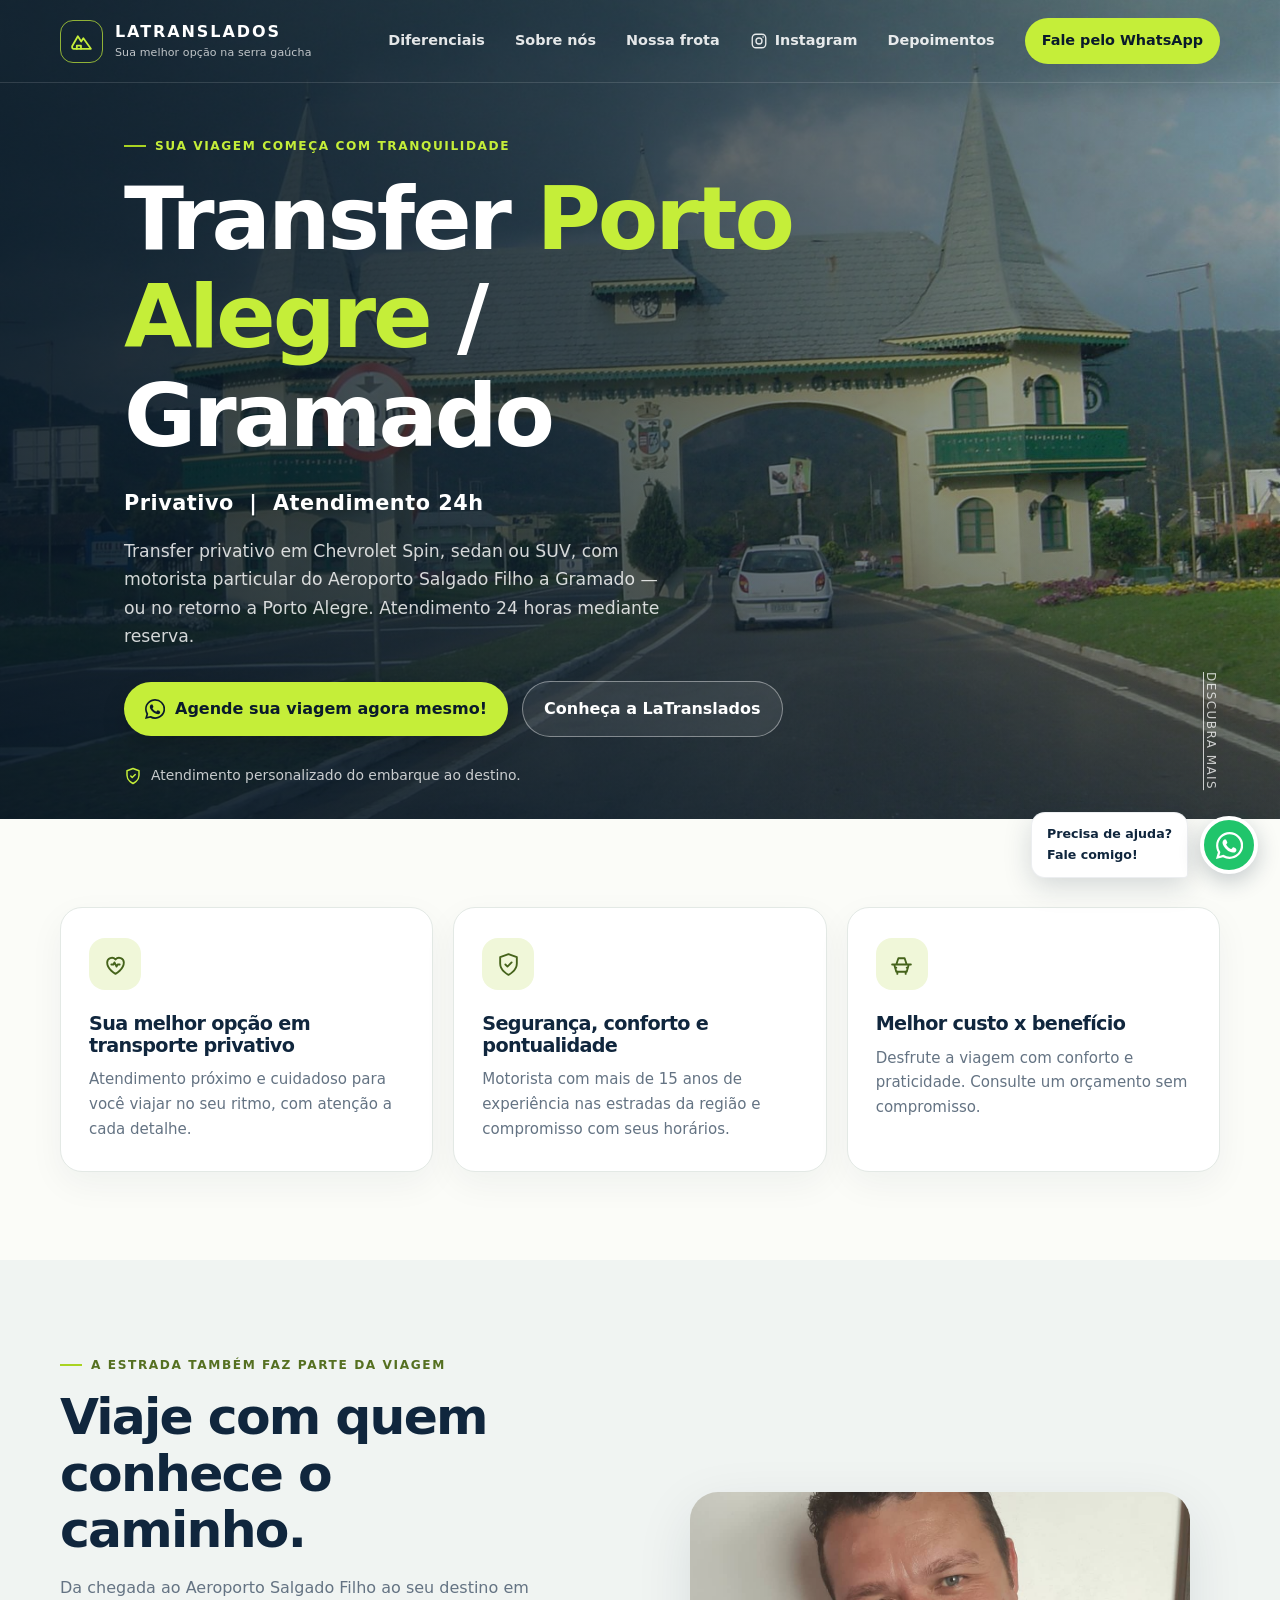
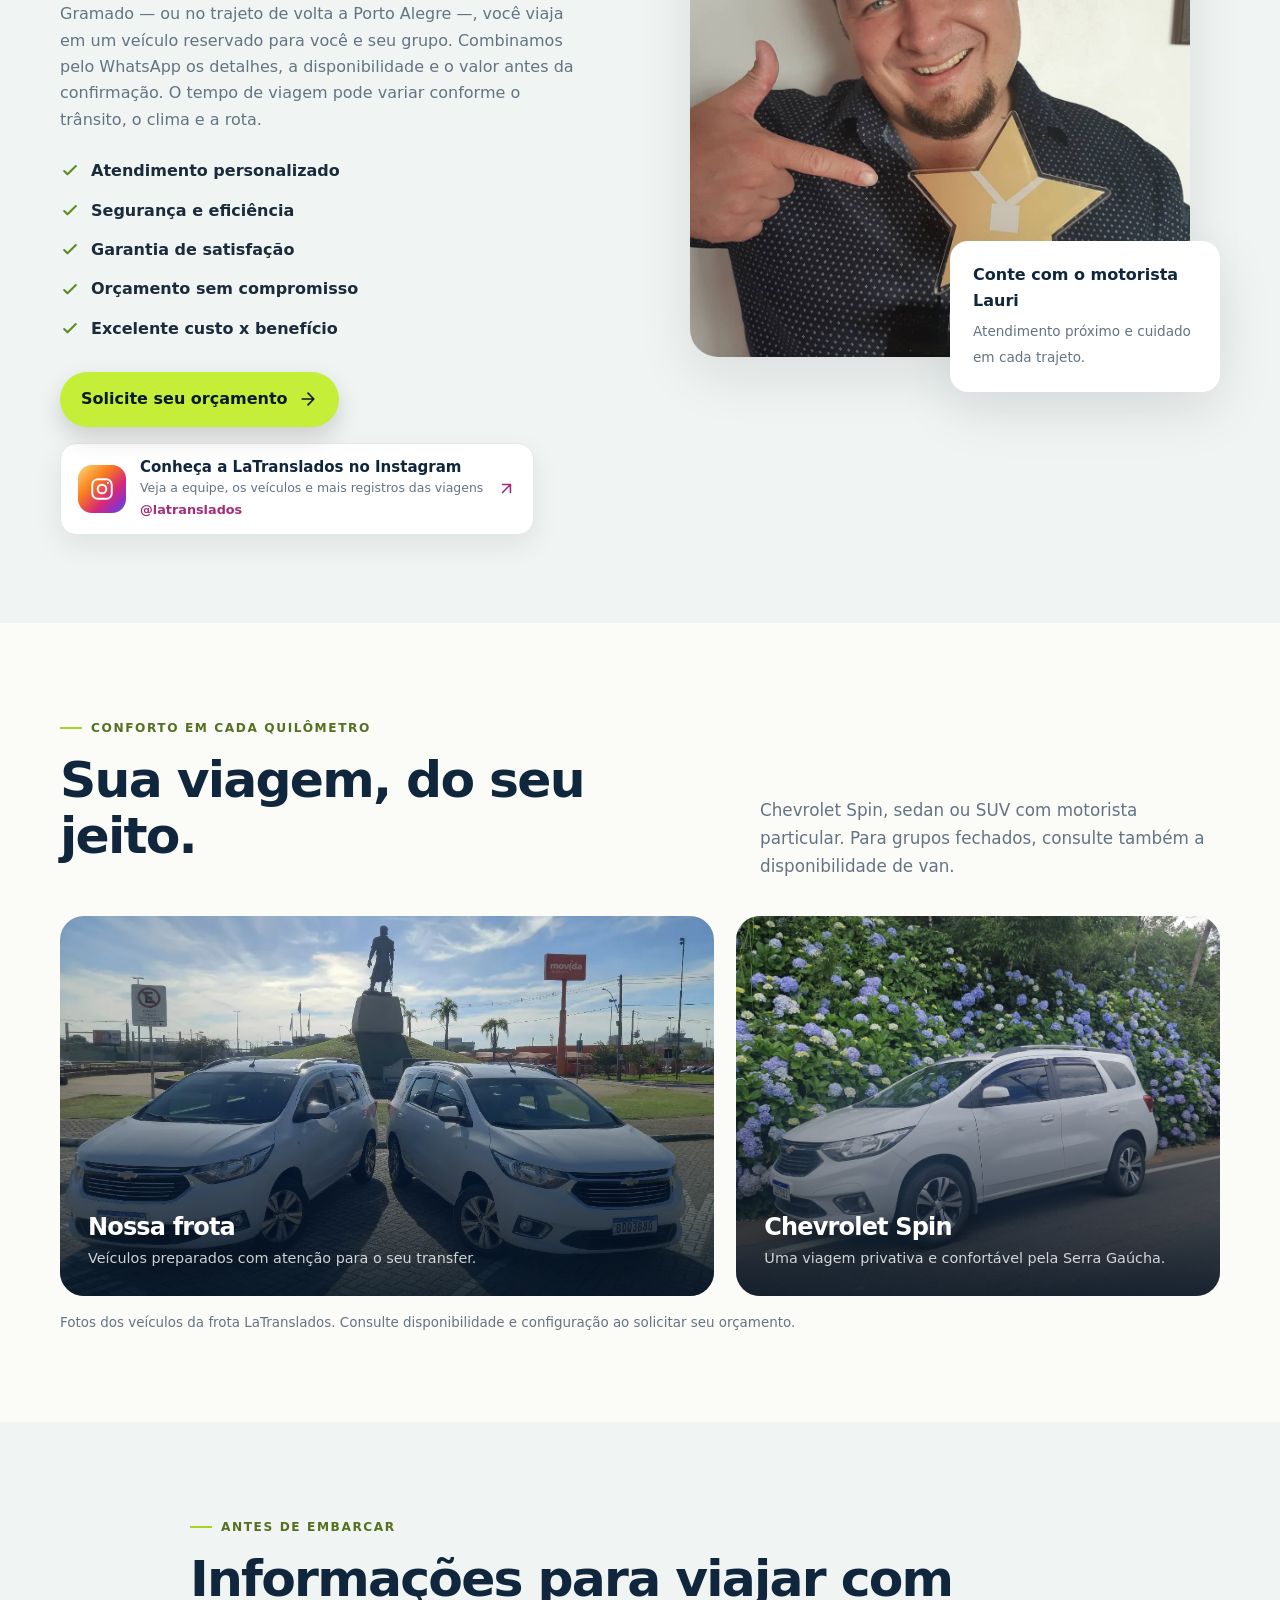
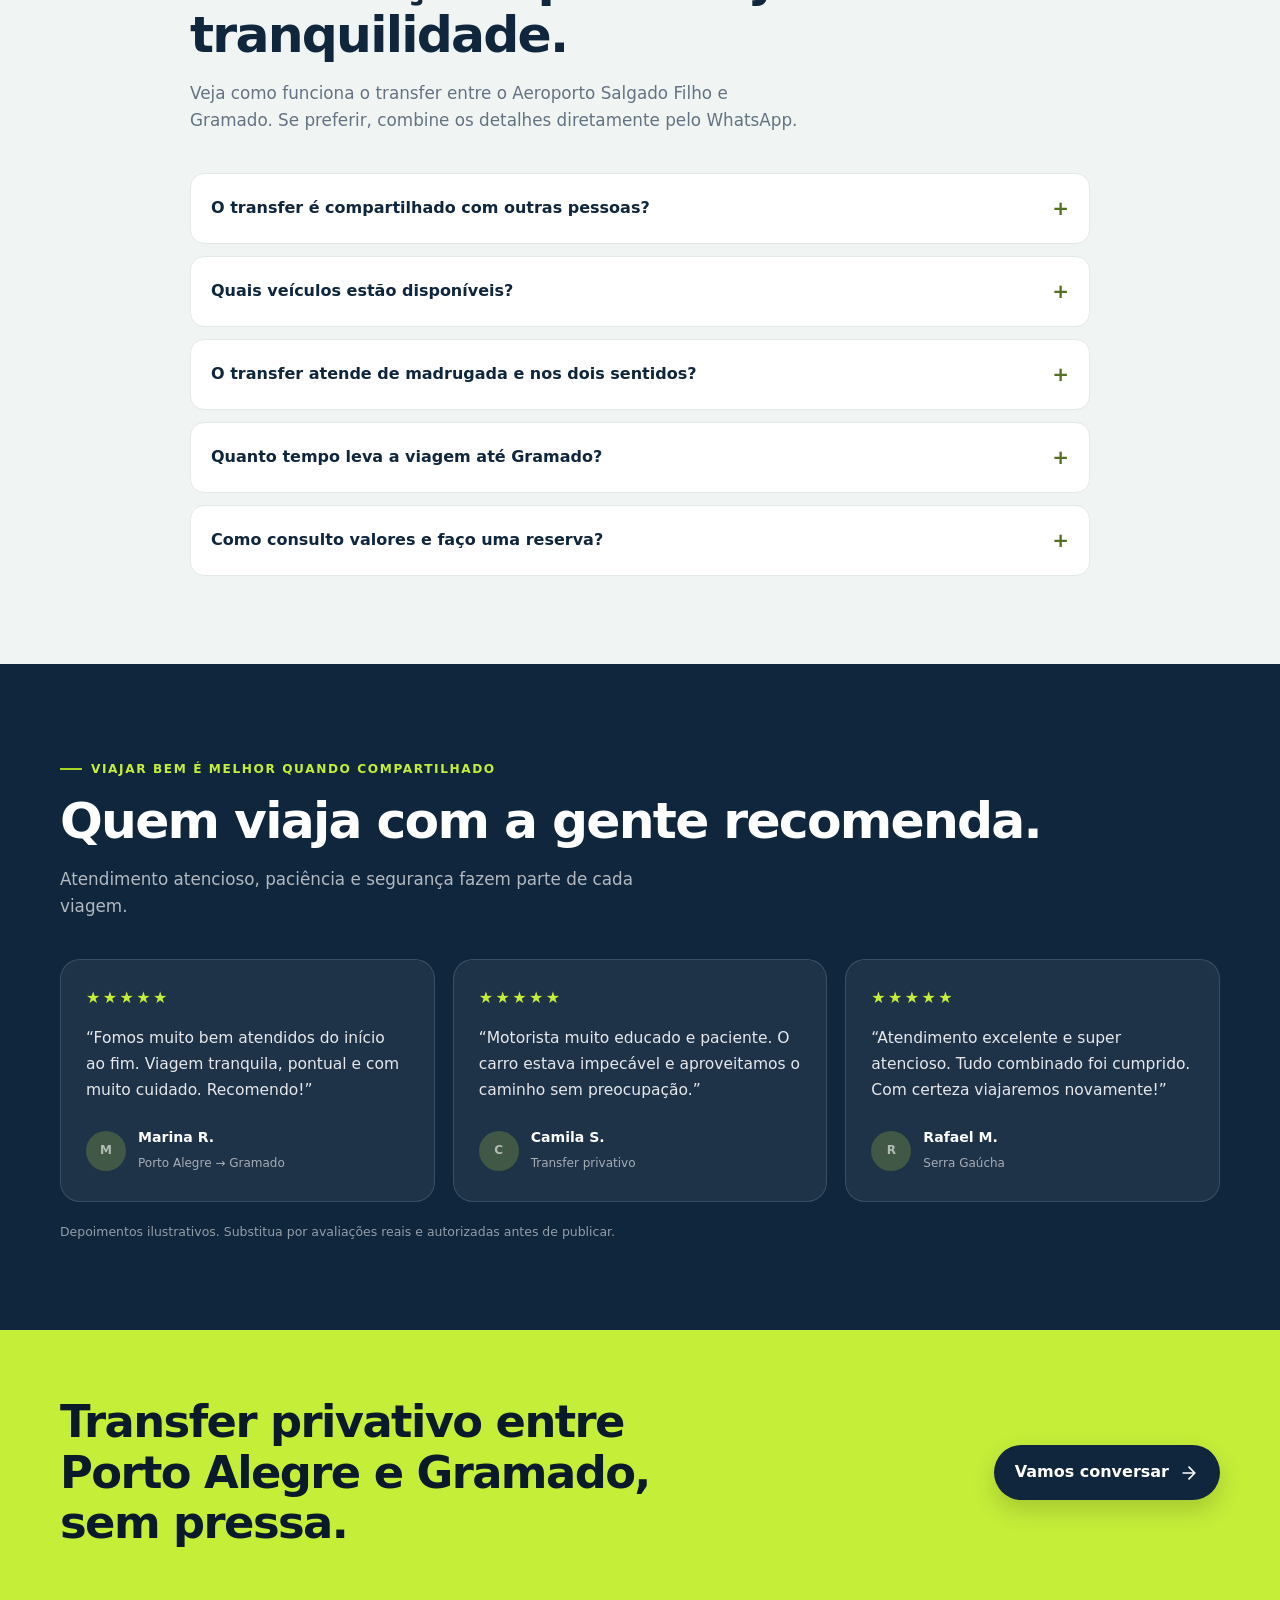
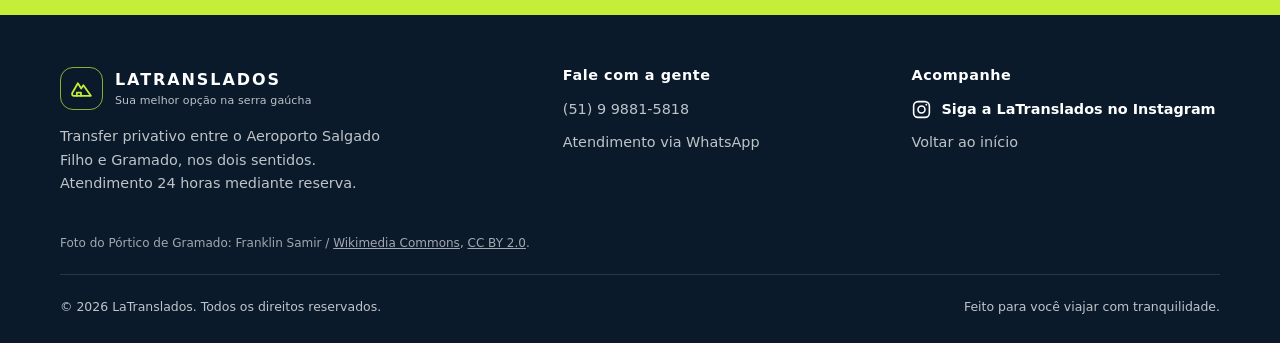
==== index.html @ a07a7988 "Add LaTranslados site and GitHub Pages deployment Prepare three static preview routes and automatic " ====
<!doctype html>
<html lang="pt-BR">
<head>
  <meta charset="utf-8">
  <meta name="viewport" content="width=device-width, initial-scale=1">
  <meta name="theme-color" content="#10263d">
  <link rel="icon" type="image/svg+xml" href="favicon.svg">
  <meta name="description" content="Transfer privativo do Aeroporto Salgado Filho para Gramado e volta. Chevrolet Spin, sedan ou SUV, motorista particular e atendimento 24 horas mediante reserva.">
  <link rel="canonical" href="https://latranslados.com/">
  <meta property="og:type" content="website">
  <meta property="og:locale" content="pt_BR">
  <meta property="og:site_name" content="LaTranslados">
  <meta property="og:url" content="https://latranslados.com/">
  <meta property="og:title" content="Transfer Porto Alegre ↔ Gramado | LaTranslados">
  <meta property="og:description" content="Transfer privativo em Chevrolet Spin, sedan ou SUV, com motorista particular e atendimento 24 horas mediante reserva.">
  <meta property="og:image" content="https://latranslados.com/images/gramado-portico.jpg">
  <meta property="og:image:type" content="image/jpeg">
  <meta property="og:image:width" content="1440">
  <meta property="og:image:height" content="1080">
  <meta property="og:image:alt" content="Pórtico de Gramado, na Serra Gaúcha">
  <meta name="twitter:card" content="summary_large_image">
  <meta name="twitter:title" content="Transfer Porto Alegre ↔ Gramado | LaTranslados">
  <meta name="twitter:description" content="Transfer privativo com motorista particular, conforto e atendimento 24 horas mediante reserva.">
  <meta name="twitter:image" content="https://latranslados.com/images/gramado-portico.jpg">
  <link rel="preload" as="image" href="images/gramado-portico.jpg" fetchpriority="high">
  <title>Transfer Porto Alegre ↔ Gramado | LaTranslados</title>
  <link rel="stylesheet" href="css/styles.css">
  <link rel="stylesheet" href="css/option1.css">
  <script type="application/ld+json">
    {
      "@context": "https://schema.org",
      "@graph": [
        {
          "@type": "Organization",
          "@id": "https://latranslados.com/#organization",
          "name": "LaTranslados",
          "url": "https://latranslados.com/",
          "telephone": "+55-51-99881-5818",
          "sameAs": [
            "https://www.instagram.com/latranslados/",
            "https://www.google.com/maps?cid=10405144056686787397"
          ],
          "contactPoint": {
            "@type": "ContactPoint",
            "telephone": "+55-51-99881-5818",
            "contactType": "reservas",
            "availableLanguage": "Portuguese"
          }
        },
        {
          "@type": "Service",
          "@id": "https://latranslados.com/#transfer",
          "name": "Transfer privativo entre Porto Alegre e Gramado",
          "url": "https://latranslados.com/",
          "serviceType": "Transfer privativo com motorista",
          "provider": {"@id": "https://latranslados.com/#organization"},
          "areaServed": [
            {"@type": "City", "name": "Porto Alegre"},
            {"@type": "City", "name": "Gramado"}
          ],
          "description": "Transfer privativo do Aeroporto Salgado Filho, em Porto Alegre, até Gramado e no trajeto de volta. Atendimento 24 horas mediante reserva."
        },
        {
          "@type": "FAQPage",
          "mainEntity": [
            {
              "@type": "Question",
              "name": "O transfer é compartilhado com outras pessoas?",
              "acceptedAnswer": {"@type": "Answer", "text": "Não. O veículo fica reservado para você e para as pessoas do seu grupo durante o trajeto combinado."}
            },
            {
              "@type": "Question",
              "name": "Quais veículos estão disponíveis?",
              "acceptedAnswer": {"@type": "Answer", "text": "O serviço pode ser feito em Chevrolet Spin, sedan ou SUV. Também há opção de van para grupos fechados, sempre em transfer privativo. Consulte a disponibilidade ao solicitar seu orçamento."}
            },
            {
              "@type": "Question",
              "name": "O transfer atende de madrugada e nos dois sentidos?",
              "acceptedAnswer": {"@type": "Answer", "text": "Sim. O atendimento funciona 24 horas mediante reserva. Fazemos o trajeto do Aeroporto Salgado Filho, em Porto Alegre, até Gramado e também o retorno ao aeroporto."}
            },
            {
              "@type": "Question",
              "name": "Quanto tempo leva a viagem até Gramado?",
              "acceptedAnswer": {"@type": "Answer", "text": "O trajeto tem aproximadamente 120 km. O tempo pode variar conforme o trânsito, o clima e a rota."}
            },
            {
              "@type": "Question",
              "name": "Como consulto valores e faço uma reserva?",
              "acceptedAnswer": {"@type": "Answer", "text": "Chame pelo WhatsApp e informe a data, o horário ou voo, o ponto de embarque, o destino e o número de passageiros. A disponibilidade e o valor são combinados antes da confirmação."}
            }
          ]
        }
      ]
    }
  </script>
</head>
<body>
  <header class="site-header">
    <div class="container header-inner">
      <a class="brand" href="#inicio" aria-label="LaTranslados, página inicial">
        <span class="brand-mark" aria-hidden="true">
          <svg viewBox="0 0 24 24" fill="none" stroke="currentColor" stroke-width="1.7" stroke-linecap="round" stroke-linejoin="round"><path d="M3 16.5 8.5 7l3.2 5 2.1-3.1L21 19H4.4a1.4 1.4 0 0 1-1.4-1.4v-1.1Z"/><path d="M7.5 19v-3h4v3"/></svg>
        </span>
        <span class="brand-copy">
          <span class="brand-name">LATRANSLADOS</span>
          <span class="brand-tagline">Sua melhor opção na serra gaúcha</span>
        </span>
      </a>
      <button class="menu-toggle" type="button" aria-label="Abrir menu" aria-expanded="false" aria-controls="site-nav">
        <svg viewBox="0 0 24 24" fill="none" stroke="currentColor" stroke-width="2" stroke-linecap="round" aria-hidden="true"><path d="M4 7h16M4 12h16M4 17h16"/></svg>
      </button>
      <nav class="site-nav" id="site-nav" aria-label="Navegação principal">
        <a href="#diferenciais">Diferenciais</a>
        <a href="#sobre">Sobre nós</a>
        <a href="#frota">Nossa frota</a>
        <a class="instagram-nav-link" href="https://www.instagram.com/latranslados/" target="_blank" rel="noopener noreferrer">
          <svg viewBox="0 0 24 24" fill="none" stroke="currentColor" stroke-width="1.8" stroke-linecap="round" stroke-linejoin="round" aria-hidden="true"><rect x="3" y="3" width="18" height="18" rx="5"/><circle cx="12" cy="12" r="4"/><circle cx="17.5" cy="6.5" r="1" fill="currentColor" stroke="none"/></svg>
          Instagram
        </a>
        <a href="#avaliacoes">Depoimentos</a>
        <a class="nav-cta" href="https://wa.me/5551998815818?text=Ol%C3%A1%21%20Gostaria%20de%20um%20or%C3%A7amento%20para%20transfer." target="_blank" rel="noopener noreferrer">Fale pelo WhatsApp</a>
      </nav>
    </div>
  </header>

  <main>
    <section class="hero" id="inicio" aria-labelledby="hero-title">
      <div class="container hero-content">
        <div class="hero-copy">
          <p class="eyebrow">Sua viagem começa com tranquilidade</p>
          <h1 id="hero-title">Transfer <span>Porto Alegre</span> / Gramado</h1>
          <p class="hero-subtitle">Privativo&nbsp; | &nbsp;Atendimento 24h</p>
          <p class="hero-description">Transfer privativo em Chevrolet Spin, sedan ou SUV, com motorista particular do Aeroporto Salgado Filho a Gramado — ou no retorno a Porto Alegre. Atendimento 24 horas mediante reserva.</p>
          <div class="hero-actions">
            <a class="button" href="https://wa.me/5551998815818?text=Ol%C3%A1%21%20Quero%20agendar%20uma%20viagem%20com%20a%20LaTranslados." target="_blank" rel="noopener noreferrer">
              <svg viewBox="0 0 24 24" fill="currentColor" aria-hidden="true"><path d="M20.5 3.5A11.8 11.8 0 0 0 12.1 0C5.5 0 .1 5.4.1 12c0 2.1.6 4.2 1.6 6L0 24l6.2-1.6a12 12 0 0 0 5.9 1.5h.1c6.6 0 12-5.4 12-12 0-3.2-1.3-6.2-3.7-8.4ZM12.1 21.9a10 10 0 0 1-5.1-1.4l-.4-.2-3.7 1 1-3.6-.3-.4A9.9 9.9 0 0 1 2 12C2 6.5 6.5 2 12 2c2.7 0 5.2 1 7.1 2.9a10 10 0 0 1 3 7.1c0 5.5-4.5 9.9-10 9.9Zm5.5-7.4c-.3-.1-1.7-.8-2-.9-.3-.1-.5-.1-.7.1-.2.3-.8 1-1 1.2-.2.2-.4.2-.7.1a8.1 8.1 0 0 1-2.4-1.5 9 9 0 0 1-1.7-2.1c-.2-.3 0-.5.1-.6l.5-.6.3-.5c.1-.2 0-.4 0-.6l-.9-2.1c-.2-.5-.5-.4-.7-.4H7.8c-.2 0-.6.1-.9.4-.3.3-1.1 1.1-1.1 2.6s1.1 3 1.3 3.2c.2.2 2.2 3.4 5.4 4.7.7.3 1.3.5 1.7.6.7.2 1.4.2 1.9.1.6-.1 1.7-.7 1.9-1.4.2-.7.2-1.3.1-1.4-.1-.2-.3-.3-.6-.4Z"/></svg>
              Agende sua viagem agora mesmo!
            </a>
            <a class="button button-quiet" href="#sobre">Conheça a LaTranslados</a>
          </div>
          <p class="hero-note">
            <svg viewBox="0 0 24 24" fill="none" stroke="currentColor" stroke-width="2" stroke-linecap="round" stroke-linejoin="round" aria-hidden="true"><path d="M12 22s8-4 8-11V5l-8-3-8 3v6c0 7 8 11 8 11Z"/><path d="m9 12 2 2 4-4"/></svg>
            Atendimento personalizado do embarque ao destino.
          </p>
        </div>
      </div>
      <a class="hero-scroll" href="#diferenciais" aria-label="Desça para conhecer nossos diferenciais">Descubra mais</a>
    </section>

    <section class="section benefits" id="diferenciais" aria-label="Nossos diferenciais">
      <div class="container benefit-grid">
        <article class="benefit-card">
          <span class="icon-box" aria-hidden="true"><svg viewBox="0 0 24 24" fill="none" stroke="currentColor" stroke-width="1.8" stroke-linecap="round" stroke-linejoin="round"><path d="M12 21s-8-4.4-8-11a4.5 4.5 0 0 1 8-2.8A4.5 4.5 0 0 1 20 10c0 6.6-8 11-8 11Z"/><path d="M8 12h2l1-2 2 4 1-2h2"/></svg></span>
          <h3>Sua melhor opção em transporte privativo</h3>
          <p>Atendimento próximo e cuidadoso para você viajar no seu ritmo, com atenção a cada detalhe.</p>
        </article>
        <article class="benefit-card">
          <span class="icon-box" aria-hidden="true"><svg viewBox="0 0 24 24" fill="none" stroke="currentColor" stroke-width="1.8" stroke-linecap="round" stroke-linejoin="round"><path d="M12 22s8-4 8-11V5l-8-3-8 3v6c0 7 8 11 8 11Z"/><path d="m9 12 2 2 4-4"/></svg></span>
          <h3>Segurança, conforto e pontualidade</h3>
          <p>Motorista com mais de 15 anos de experiência nas estradas da região e compromisso com seus horários.</p>
        </article>
        <article class="benefit-card">
          <span class="icon-box" aria-hidden="true"><svg viewBox="0 0 24 24" fill="none" stroke="currentColor" stroke-width="1.8" stroke-linecap="round" stroke-linejoin="round"><path d="M3 12h18M5 12l2 7h10l2-7M7 12l2-6h6l2 6"/><path d="M8 19v2m8-2v2M7 15h.01M17 15h.01"/></svg></span>
          <h3>Melhor custo x benefício</h3>
          <p>Desfrute a viagem com conforto e praticidade. Consulte um orçamento sem compromisso.</p>
        </article>
      </div>
    </section>

    <section class="section about" id="sobre" aria-labelledby="about-title">
      <div class="container about-grid">
        <div class="about-copy">
          <p class="eyebrow">A estrada também faz parte da viagem</p>
          <h2 id="about-title">Viaje com quem conhece o caminho.</h2>
          <p>Da chegada ao Aeroporto Salgado Filho ao seu destino em Gramado — ou no trajeto de volta a Porto Alegre —, você viaja em um veículo reservado para você e seu grupo. Combinamos pelo WhatsApp os detalhes, a disponibilidade e o valor antes da confirmação. O tempo de viagem pode variar conforme o trânsito, o clima e a rota.</p>
          <ul class="check-list">
            <li><svg viewBox="0 0 24 24" fill="none" stroke="currentColor" stroke-width="2.5" stroke-linecap="round" stroke-linejoin="round" aria-hidden="true"><path d="m5 12 4 4L19 6"/></svg>Atendimento personalizado</li>
            <li><svg viewBox="0 0 24 24" fill="none" stroke="currentColor" stroke-width="2.5" stroke-linecap="round" stroke-linejoin="round" aria-hidden="true"><path d="m5 12 4 4L19 6"/></svg>Segurança e eficiência</li>
            <li><svg viewBox="0 0 24 24" fill="none" stroke="currentColor" stroke-width="2.5" stroke-linecap="round" stroke-linejoin="round" aria-hidden="true"><path d="m5 12 4 4L19 6"/></svg>Garantia de satisfação</li>
            <li><svg viewBox="0 0 24 24" fill="none" stroke="currentColor" stroke-width="2.5" stroke-linecap="round" stroke-linejoin="round" aria-hidden="true"><path d="m5 12 4 4L19 6"/></svg>Orçamento sem compromisso</li>
            <li><svg viewBox="0 0 24 24" fill="none" stroke="currentColor" stroke-width="2.5" stroke-linecap="round" stroke-linejoin="round" aria-hidden="true"><path d="m5 12 4 4L19 6"/></svg>Excelente custo x benefício</li>
          </ul>
          <a class="button" href="https://wa.me/5551998815818?text=Ol%C3%A1%21%20Gostaria%20de%20um%20or%C3%A7amento%20sem%20compromisso." target="_blank" rel="noopener noreferrer">
            Solicite seu orçamento
            <svg viewBox="0 0 24 24" fill="none" stroke="currentColor" stroke-width="2" stroke-linecap="round" stroke-linejoin="round" aria-hidden="true"><path d="M5 12h14M12 5l7 7-7 7"/></svg>
          </a>
          <a class="instagram-featured" href="https://www.instagram.com/latranslados/" target="_blank" rel="noopener noreferrer">
            <span class="instagram-mark" aria-hidden="true"><svg viewBox="0 0 24 24" fill="none" stroke="currentColor" stroke-width="1.8" stroke-linecap="round" stroke-linejoin="round"><rect x="3" y="3" width="18" height="18" rx="5"/><circle cx="12" cy="12" r="4"/><circle cx="17.5" cy="6.5" r="1" fill="currentColor" stroke="none"/></svg></span>
            <span class="instagram-featured-copy"><strong>Conheça a LaTranslados no Instagram</strong><small>Veja a equipe, os veículos e mais registros das viagens</small><span>@latranslados</span></span>
            <svg class="instagram-arrow" viewBox="0 0 24 24" fill="none" stroke="currentColor" stroke-width="2" stroke-linecap="round" stroke-linejoin="round" aria-hidden="true"><path d="M7 17 17 7M7 7h10v10"/></svg>
          </a>
        </div>
        <div class="about-visual">
          <!-- Substitua a imagem ilustrativa por uma foto autorizada da equipe com clientes em um ponto turístico. -->
          <img class="about-photo" src="images/motorista_lauri.jpg" alt="Motorista Lauri, da equipe LaTranslados" width="1080" height="1080" loading="lazy">
          <div class="photo-caption"><strong>Conte com o motorista Lauri</strong><span>Atendimento próximo e cuidado em cada trajeto.</span></div>
        </div>
      </div>
    </section>

    <section class="section fleet" id="frota" aria-labelledby="fleet-title">
      <div class="container">
        <div class="fleet-heading">
          <div>
            <p class="eyebrow">Conforto em cada quilômetro</p>
            <h2 id="fleet-title">Sua viagem, do seu jeito.</h2>
          </div>
          <p class="section-intro">Chevrolet Spin, sedan ou SUV com motorista particular. Para grupos fechados, consulte também a disponibilidade de van.</p>
        </div>
        <div class="fleet-grid">
          <article class="fleet-card">
            <img src="images/spin1.webp" alt="Dois veículos Chevrolet Spin da frota LaTranslados" width="1080" height="856" loading="lazy">
            <div class="fleet-label"><h3>Nossa frota</h3><p>Veículos preparados com atenção para o seu transfer.</p></div>
          </article>
          <article class="fleet-card">
            <img src="images/spin3.jpg" alt="Chevrolet Spin da LaTranslados junto a hortênsias na Serra Gaúcha" width="1599" height="899" loading="lazy">
            <div class="fleet-label"><h3>Chevrolet Spin</h3><p>Uma viagem privativa e confortável pela Serra Gaúcha.</p></div>
          </article>
        </div>
        <p class="fleet-note">Fotos dos veículos da frota LaTranslados. Consulte disponibilidade e configuração ao solicitar seu orçamento.</p>
      </div>
    </section>

    <section class="section route-faq" id="duvidas" aria-labelledby="faq-title">
      <div class="container faq-content">
        <p class="eyebrow">Antes de embarcar</p>
        <h2 id="faq-title">Informações para viajar com tranquilidade.</h2>
        <p class="section-intro">Veja como funciona o transfer entre o Aeroporto Salgado Filho e Gramado. Se preferir, combine os detalhes diretamente pelo WhatsApp.</p>
        <div class="faq-list">
          <details>
            <summary>O transfer é compartilhado com outras pessoas?</summary>
            <p>Não. O veículo fica reservado para você e para as pessoas do seu grupo durante o trajeto combinado.</p>
          </details>
          <details>
            <summary>Quais veículos estão disponíveis?</summary>
            <p>O serviço pode ser feito em Chevrolet Spin, sedan ou SUV. Também há opção de van para grupos fechados, sempre em transfer privativo. Consulte a disponibilidade ao solicitar seu orçamento.</p>
          </details>
          <details>
            <summary>O transfer atende de madrugada e nos dois sentidos?</summary>
            <p>Sim. O atendimento funciona 24 horas mediante reserva. Fazemos o trajeto do Aeroporto Salgado Filho, em Porto Alegre, até Gramado e também o retorno ao aeroporto.</p>
          </details>
          <details>
            <summary>Quanto tempo leva a viagem até Gramado?</summary>
            <p>O trajeto tem aproximadamente 120 km. O tempo pode variar conforme o trânsito, o clima e a rota.</p>
          </details>
          <details>
            <summary>Como consulto valores e faço uma reserva?</summary>
            <p>Chame pelo WhatsApp e informe a data, o horário ou voo, o ponto de embarque, o destino e o número de passageiros. A disponibilidade e o valor são combinados antes da confirmação.</p>
          </details>
        </div>
      </div>
    </section>

    <section class="section testimonials" id="avaliacoes" aria-labelledby="reviews-title">
      <div class="container">
        <p class="eyebrow">Viajar bem é melhor quando compartilhado</p>
        <h2 id="reviews-title">Quem viaja com a gente recomenda.</h2>
        <p class="section-intro">Atendimento atencioso, paciência e segurança fazem parte de cada viagem.</p>
        <div class="review-grid">
          <article class="review-card">
            <div class="stars" aria-label="5 de 5 estrelas">★★★★★</div>
            <blockquote>“Fomos muito bem atendidos do início ao fim. Viagem tranquila, pontual e com muito cuidado. Recomendo!”</blockquote>
            <div class="review-by"><span class="review-avatar" aria-hidden="true">M</span><div><strong>Marina R.</strong><span>Porto Alegre → Gramado</span></div></div>
          </article>
          <article class="review-card">
            <div class="stars" aria-label="5 de 5 estrelas">★★★★★</div>
            <blockquote>“Motorista muito educado e paciente. O carro estava impecável e aproveitamos o caminho sem preocupação.”</blockquote>
            <div class="review-by"><span class="review-avatar" aria-hidden="true">C</span><div><strong>Camila S.</strong><span>Transfer privativo</span></div></div>
          </article>
          <article class="review-card">
            <div class="stars" aria-label="5 de 5 estrelas">★★★★★</div>
            <blockquote>“Atendimento excelente e super atencioso. Tudo combinado foi cumprido. Com certeza viajaremos novamente!”</blockquote>
            <div class="review-by"><span class="review-avatar" aria-hidden="true">R</span><div><strong>Rafael M.</strong><span>Serra Gaúcha</span></div></div>
          </article>
        </div>
        <p class="demo-note">Depoimentos ilustrativos. Substitua por avaliações reais e autorizadas antes de publicar.</p>
      </div>
    </section>

    <section class="contact-band" aria-label="Agende seu transfer">
      <div class="container contact-inner">
        <h2>Transfer privativo entre Porto Alegre e Gramado, sem pressa.</h2>
        <a class="button" href="https://wa.me/5551998815818?text=Ol%C3%A1%21%20Quero%20consultar%20um%20transfer%20para%20a%20Serra%20Ga%C3%BAcha." target="_blank" rel="noopener noreferrer">
          Vamos conversar
          <svg viewBox="0 0 24 24" fill="none" stroke="currentColor" stroke-width="2" stroke-linecap="round" stroke-linejoin="round" aria-hidden="true"><path d="M5 12h14M12 5l7 7-7 7"/></svg>
        </a>
      </div>
    </section>
  </main>

  <footer class="site-footer">
    <div class="container">
      <div class="footer-grid">
        <div>
          <a class="brand" href="#inicio" aria-label="LaTranslados, voltar ao início">
            <span class="brand-mark" aria-hidden="true"><svg viewBox="0 0 24 24" fill="none" stroke="currentColor" stroke-width="1.7" stroke-linecap="round" stroke-linejoin="round"><path d="M3 16.5 8.5 7l3.2 5 2.1-3.1L21 19H4.4a1.4 1.4 0 0 1-1.4-1.4v-1.1Z"/><path d="M7.5 19v-3h4v3"/></svg></span>
            <span class="brand-copy"><span class="brand-name">LATRANSLADOS</span><span class="brand-tagline">Sua melhor opção na serra gaúcha</span></span>
          </a>
          <p class="footer-about">Transfer privativo entre o Aeroporto Salgado Filho e Gramado, nos dois sentidos. Atendimento 24 horas mediante reserva.</p>
        </div>
        <div>
          <h2 class="footer-title">Fale com a gente</h2>
          <div class="footer-links">
            <a href="tel:+5551998815818">(51) 9 9881-5818</a>
            <a href="https://wa.me/5551998815818?text=Ol%C3%A1%21%20Gostaria%20de%20informa%C3%A7%C3%B5es%20sobre%20transfer." target="_blank" rel="noopener noreferrer">Atendimento via WhatsApp</a>
          </div>
        </div>
        <div>
          <h2 class="footer-title">Acompanhe</h2>
          <div class="footer-links">
            <a class="footer-instagram" href="https://www.instagram.com/latranslados/" target="_blank" rel="noopener noreferrer">
              <svg viewBox="0 0 24 24" fill="none" stroke="currentColor" stroke-width="1.8" stroke-linecap="round" stroke-linejoin="round" aria-hidden="true"><rect x="3" y="3" width="18" height="18" rx="5"/><circle cx="12" cy="12" r="4"/><circle cx="17.5" cy="6.5" r="1" fill="currentColor" stroke="none"/></svg>
              Siga a LaTranslados no Instagram <span class="sr-only">(abre em nova aba)</span>
            </a>
            <a href="#inicio">Voltar ao início</a>
          </div>
        </div>
      </div>
      <p class="image-credit">Foto do Pórtico de Gramado: Franklin Samir / <a href="https://commons.wikimedia.org/wiki/File:P%C3%B3rtico_de_Gramado.jpg" target="_blank" rel="noopener noreferrer">Wikimedia Commons</a>, <a href="https://creativecommons.org/licenses/by/2.0/" target="_blank" rel="noopener noreferrer">CC BY 2.0</a>.</p>
      <div class="footer-bottom">
        <p>© <span id="current-year">2026</span> LaTranslados. Todos os direitos reservados.</p>
        <p>Feito para você viajar com tranquilidade.</p>
      </div>
    </div>
  </footer>

  <a class="whatsapp-float" href="https://wa.me/5551998815818?text=Ol%C3%A1%21%20Preciso%20de%20ajuda%20com%20um%20transfer." target="_blank" rel="noopener noreferrer" aria-label="Precisa de ajuda? Fale com a LaTranslados pelo WhatsApp">
    <span class="whatsapp-bubble">Precisa de ajuda?<br>Fale comigo!</span>
    <span class="whatsapp-circle" aria-hidden="true">
      <svg viewBox="0 0 24 24" fill="currentColor"><path d="M20.5 3.5A11.8 11.8 0 0 0 12.1 0C5.5 0 .1 5.4.1 12c0 2.1.6 4.2 1.6 6L0 24l6.2-1.6a12 12 0 0 0 5.9 1.5h.1c6.6 0 12-5.4 12-12 0-3.2-1.3-6.2-3.7-8.4ZM12.1 21.9a10 10 0 0 1-5.1-1.4l-.4-.2-3.7 1 1-3.6-.3-.4A9.9 9.9 0 0 1 2 12C2 6.5 6.5 2 12 2c2.7 0 5.2 1 7.1 2.9a10 10 0 0 1 3 7.1c0 5.5-4.5 9.9-10 9.9Zm5.5-7.4c-.3-.1-1.7-.8-2-.9-.3-.1-.5-.1-.7.1-.2.3-.8 1-1 1.2-.2.2-.4.2-.7.1a8.1 8.1 0 0 1-2.4-1.5 9 9 0 0 1-1.7-2.1c-.2-.3 0-.5.1-.6l.5-.6.3-.5c.1-.2 0-.4 0-.6l-.9-2.1c-.2-.5-.5-.4-.7-.4H7.8c-.2 0-.6.1-.9.4-.3.3-1.1 1.1-1.1 2.6s1.1 3 1.3 3.2c.2.2 2.2 3.4 5.4 4.7.7.3 1.3.5 1.7.6.7.2 1.4.2 1.9.1.6-.1 1.7-.7 1.9-1.4.2-.7.2-1.3.1-1.4-.1-.2-.3-.3-.6-.4Z"/></svg>
    </span>
  </a>

  <script src="js/main.js" defer></script>
</body>
</html>
---- css/styles.css ----
:root {
      color-scheme: light;
      --navy: #10263d;
      --navy-deep: #0a1a2b;
      --blue: #204463;
      --lime: #c5ee39;
      --lime-dark: #a9d322;
      --ink: #1b2b3b;
      --muted: #647383;
      --paper: #fbfcf8;
      --mist: #f0f4f2;
      --line: #e3e9e5;
      --white: #fff;
      --radius: 22px;
      --shadow: 0 18px 55px rgb(16 38 61 / 10%);
      --container: 1160px;
    }

    *,
    *::before,
    *::after { box-sizing: border-box; }

    html { scroll-behavior: smooth; scroll-padding-top: 88px; }

    body {
      margin: 0;
      color: var(--ink);
      background: var(--paper);
      font-family: Inter, ui-sans-serif, system-ui, -apple-system, BlinkMacSystemFont, "Segoe UI", sans-serif;
      font-size: 16px;
      line-height: 1.65;
      -webkit-font-smoothing: antialiased;
    }

    img { display: block; max-width: 100%; }
    a { color: inherit; }
    button { font: inherit; }
    .container { width: min(var(--container), calc(100% - 40px)); margin-inline: auto; }
    .section { padding: 88px 0; }
    .eyebrow {
      display: inline-flex;
      align-items: center;
      gap: 9px;
      margin: 0 0 14px;
      color: #557021;
      font-size: .76rem;
      font-weight: 800;
      letter-spacing: .13em;
      text-transform: uppercase;
    }
    .eyebrow::before { width: 22px; height: 2px; background: var(--lime-dark); content: ""; }
    h1, h2, h3, p { margin-top: 0; }
    h1, h2, h3 { color: var(--navy); line-height: 1.12; letter-spacing: -.035em; }
    h2 { margin-bottom: 16px; font-size: clamp(2rem, 4vw, 3.15rem); }
    .section-intro { max-width: 620px; margin-bottom: 38px; color: var(--muted); font-size: 1.05rem; }

    .site-header {
      position: absolute;
      z-index: 5;
      inset: 0 0 auto;
      color: var(--white);
      border-bottom: 1px solid rgb(255 255 255 / 13%);
    }
    .header-inner { display: flex; min-height: 82px; align-items: center; justify-content: space-between; gap: 24px; }
    .brand { display: inline-flex; align-items: center; gap: 12px; color: inherit; text-decoration: none; }
    .brand-mark {
      display: grid;
      width: 43px;
      height: 43px;
      place-items: center;
      border: 1px solid rgb(197 238 57 / 70%);
      border-radius: 13px;
      color: var(--lime);
    }
    .brand-mark svg { width: 25px; height: 25px; }
    .brand-copy { display: grid; line-height: 1.2; }
    .brand-name { font-size: 1rem; font-weight: 850; letter-spacing: .12em; }
    .brand-tagline { margin-top: 5px; color: rgb(255 255 255 / 73%); font-size: .69rem; letter-spacing: .01em; }
    .site-nav { display: flex; align-items: center; gap: 30px; }
    .site-nav a { color: rgb(255 255 255 / 88%); font-size: .9rem; font-weight: 600; text-decoration: none; transition: color .2s ease; }
    .site-nav a:hover, .site-nav a:focus-visible { color: var(--lime); }
    .site-nav .nav-cta { padding: 11px 17px; border-radius: 999px; background: var(--lime); color: var(--navy-deep); font-weight: 800; }
    .site-nav .nav-cta:hover, .site-nav .nav-cta:focus-visible { background: white; color: var(--navy-deep); }
    .instagram-nav-link { display: inline-flex; align-items: center; gap: 7px; }
    .instagram-nav-link svg { width: 18px; height: 18px; }
    .menu-toggle {
      display: none;
      width: 44px;
      height: 44px;
      place-items: center;
      border: 1px solid rgb(255 255 255 / 30%);
      border-radius: 12px;
      background: transparent;
      color: white;
      cursor: pointer;
    }
    .menu-toggle svg { width: 22px; height: 22px; }

    .hero {
      position: relative;
      display: flex;
      min-height: 720px;
      min-height: min(820px, 100svh);
      align-items: center;
      overflow: hidden;
      color: white;
      background: #193751 url("../images/gramado-portico.jpg") center 52% / cover no-repeat;
    }
    .hero::before {
      position: absolute;
      inset: 0;
      background: linear-gradient(90deg, rgb(7 22 37 / 86%) 0%, rgb(10 28 45 / 68%) 48%, rgb(10 28 45 / 22%) 100%),
        linear-gradient(0deg, rgb(10 26 43 / 42%), transparent 48%);
      content: "";
    }
    .hero-content {
      position: relative;
      z-index: 1;
      width: min(var(--container), calc(100% - 40px));
      margin-inline: auto;
      padding-top: 110px;
    }
    .hero-copy { max-width: 720px; }
    .hero .eyebrow { color: var(--lime); }
    .hero h1 { max-width: 700px; margin-bottom: 20px; color: white; font-size: clamp(2.7rem, 7vw, 5.5rem); font-weight: 780; }
    .hero h1 span { color: var(--lime); }
    .hero-subtitle { margin-bottom: 17px; color: white; font-size: clamp(1.05rem, 2vw, 1.3rem); font-weight: 750; letter-spacing: .025em; }
    .hero-description { max-width: 540px; margin-bottom: 30px; color: rgb(255 255 255 / 82%); font-size: 1.08rem; }
    .hero-actions { display: flex; flex-wrap: wrap; align-items: center; gap: 14px; }
    .button {
      display: inline-flex;
      min-height: 54px;
      align-items: center;
      justify-content: center;
      gap: 10px;
      padding: 14px 21px;
      border: 0;
      border-radius: 999px;
      background: var(--lime);
      color: var(--navy-deep);
      font-weight: 800;
      text-align: center;
      text-decoration: none;
      box-shadow: 0 10px 24px rgb(0 0 0 / 16%);
      transition: transform .2s ease, background .2s ease, box-shadow .2s ease;
    }
    .button:hover { transform: translateY(-2px); background: #d3f66a; box-shadow: 0 14px 30px rgb(0 0 0 / 20%); }
    .button svg { width: 20px; height: 20px; flex: 0 0 auto; }
    .button-quiet { border: 1px solid rgb(255 255 255 / 40%); background: rgb(255 255 255 / 8%); color: white; box-shadow: none; }
    .button-quiet:hover { background: rgb(255 255 255 / 18%); }
    .hero-note { display: flex; align-items: center; gap: 9px; margin-top: 27px; color: rgb(255 255 255 / 77%); font-size: .87rem; }
    .hero-note svg { width: 18px; height: 18px; color: var(--lime); }
    .hero-scroll { position: absolute; right: max(20px, calc((100vw - var(--container)) / 2)); bottom: 30px; color: rgb(255 255 255 / 75%); font-size: .75rem; letter-spacing: .12em; text-transform: uppercase; writing-mode: vertical-rl; }

    .benefits { position: relative; z-index: 2; margin-top: -1px; background: var(--paper); }
    .benefit-grid { display: grid; grid-template-columns: repeat(3, 1fr); gap: 20px; }
    .benefit-card {
      padding: 30px 28px;
      border: 1px solid var(--line);
      border-radius: var(--radius);
      background: white;
      box-shadow: 0 12px 35px rgb(16 38 61 / 5%);
    }
    .icon-box { display: grid; width: 52px; height: 52px; margin-bottom: 23px; place-items: center; border-radius: 16px; background: #f0f7d9; color: #45631b; }
    .icon-box svg { width: 25px; height: 25px; }
    .benefit-card h3 { margin-bottom: 11px; font-size: 1.2rem; }
    .benefit-card p { margin-bottom: 0; color: var(--muted); font-size: .94rem; }

    .about { background: var(--mist); }
    .about-grid { display: grid; grid-template-columns: 1fr 1fr; align-items: center; gap: clamp(40px, 8vw, 100px); }
    .about-copy p:not(.eyebrow) { color: var(--muted); }
    .check-list { display: grid; gap: 13px; margin: 25px 0 30px; padding: 0; list-style: none; }
    .check-list li { display: flex; align-items: center; gap: 11px; color: var(--ink); font-weight: 650; }
    .check-list svg { width: 20px; height: 20px; flex: 0 0 auto; color: #5b8c20; }
    .instagram-featured {
      display: flex;
      width: fit-content;
      max-width: 100%;
      align-items: center;
      gap: 14px;
      margin-top: 16px;
      padding: 14px 17px;
      border: 1px solid var(--line);
      border-radius: 16px;
      background: white;
      color: var(--ink);
      text-decoration: none;
      box-shadow: 0 10px 28px rgb(16 38 61 / 8%);
      transition: transform .2s ease, box-shadow .2s ease;
    }
    .instagram-featured:hover { transform: translateY(-2px); box-shadow: 0 14px 32px rgb(16 38 61 / 13%); }
    .instagram-mark { display: grid; width: 48px; height: 48px; flex: 0 0 auto; place-items: center; border-radius: 14px; background: linear-gradient(135deg, #feda75, #fa7e1e 35%, #d62976 65%, #962fbf 82%, #4f5bd5); color: white; }
    .instagram-mark svg { width: 26px; height: 26px; }
    .instagram-featured-copy { display: grid; gap: 2px; }
    .instagram-featured-copy strong { color: var(--navy); font-size: .94rem; line-height: 1.3; }
    .instagram-featured-copy small { color: var(--muted); font-size: .78rem; line-height: 1.4; }
    .instagram-featured-copy > span { color: #a52c79; font-size: .8rem; font-weight: 750; }
    .instagram-arrow { width: 19px; height: 19px; flex: 0 0 auto; margin-left: auto; color: #a52c79; }
    .about-visual { position: relative; min-height: 500px; }
    .about-photo {
      position: absolute;
      inset: 0 30px 35px 0;
      width: calc(100% - 30px);
      height: calc(100% - 35px);
      border-radius: 28px;
      object-fit: cover;
      box-shadow: var(--shadow);
    }
    .photo-caption {
      position: absolute;
      right: 0;
      bottom: 0;
      max-width: 270px;
      padding: 20px 22px;
      border: 1px solid rgb(255 255 255 / 60%);
      border-radius: 18px;
      background: white;
      box-shadow: var(--shadow);
    }
    .photo-caption strong { display: block; margin-bottom: 3px; color: var(--navy); }
    .photo-caption span { color: var(--muted); font-size: .85rem; }

    .fleet-heading { display: flex; align-items: end; justify-content: space-between; gap: 30px; margin-bottom: 35px; }
    .fleet-heading .section-intro { max-width: 460px; margin-bottom: 0; }
    .fleet-grid { display: grid; grid-template-columns: 1.15fr .85fr; gap: 22px; }
    .fleet-card { position: relative; height: 380px; overflow: hidden; border-radius: 24px; background: var(--navy); }
    .fleet-card img { width: 100%; height: 100%; min-height: 380px; object-fit: cover; transition: transform .5s ease; }
    .fleet-card:hover img { transform: scale(1.04); }
    .fleet-card::after { position: absolute; inset: 30% 0 0; background: linear-gradient(0deg, rgb(7 22 37 / 87%), transparent); content: ""; }
    .fleet-label { position: absolute; z-index: 1; right: 28px; bottom: 25px; left: 28px; color: white; }
    .fleet-label h3 { margin-bottom: 6px; color: white; font-size: 1.5rem; }
    .fleet-label p { margin-bottom: 0; color: rgb(255 255 255 / 80%); font-size: .9rem; }
    .fleet-note { margin: 16px 0 0; color: var(--muted); font-size: .84rem; }

    .route-faq { background: var(--mist); }
    .faq-content { max-width: 900px; }
    .faq-list { display: grid; gap: 12px; }
    .faq-list details { overflow: hidden; border: 1px solid var(--line); border-radius: 14px; background: white; }
    .faq-list summary { display: flex; align-items: center; justify-content: space-between; gap: 20px; padding: 18px 20px; color: var(--navy); font-weight: 750; cursor: pointer; list-style: none; }
    .faq-list summary::-webkit-details-marker { display: none; }
    .faq-list summary::after { flex: 0 0 auto; color: #557021; font-size: 1.25rem; content: "+"; }
    .faq-list details[open] summary::after { content: "−"; }
    .faq-list details p { margin: 0; padding: 0 20px 19px; color: var(--muted); }

    .testimonials { background: var(--navy); color: white; }
    .testimonials h2 { color: white; }
    .testimonials .eyebrow { color: var(--lime); }
    .testimonials .section-intro { color: rgb(255 255 255 / 68%); }
    .review-grid { display: grid; grid-template-columns: repeat(3, 1fr); gap: 18px; }
    .review-card { padding: 25px; border: 1px solid rgb(255 255 255 / 13%); border-radius: 20px; background: rgb(255 255 255 / 6%); }
    .stars { margin-bottom: 15px; color: var(--lime); letter-spacing: .15em; }
    .review-card blockquote { margin: 0 0 23px; color: rgb(255 255 255 / 89%); font-size: .97rem; }
    .review-by { display: flex; align-items: center; gap: 12px; }
    .review-avatar { display: grid; width: 40px; height: 40px; place-items: center; border-radius: 50%; background: rgb(197 238 57 / 20%); color: var(--lime); font-size: .9rem; font-weight: 800; }
    .review-by strong { display: block; color: white; font-size: .88rem; }
    .review-by span { color: rgb(255 255 255 / 60%); font-size: .75rem; }
    .demo-note { margin: 20px 0 0; color: rgb(255 255 255 / 55%); font-size: .78rem; }

    .contact-band { padding: 67px 0; background: var(--lime); }
    .contact-inner { display: flex; align-items: center; justify-content: space-between; gap: 30px; }
    .contact-inner h2 { max-width: 620px; margin: 0; color: var(--navy-deep); font-size: clamp(1.8rem, 4vw, 2.8rem); }
    .contact-inner .button { flex: 0 0 auto; background: var(--navy); color: white; }
    .contact-inner .button:hover { background: #244b6d; }

    .site-footer { padding: 52px 0 25px; background: var(--navy-deep); color: rgb(255 255 255 / 74%); }
    .footer-grid { display: grid; grid-template-columns: 1.5fr 1fr 1fr; gap: 40px; padding-bottom: 38px; }
    .site-footer .brand { margin-bottom: 15px; color: white; }
    .footer-about { max-width: 340px; margin-bottom: 0; font-size: .9rem; }
    .footer-title { margin: 0 0 15px; color: white; font-size: .9rem; letter-spacing: .04em; }
    .footer-links { display: grid; justify-items: start; gap: 9px; }
    .footer-links a { color: rgb(255 255 255 / 74%); font-size: .9rem; text-decoration: none; }
    .footer-links a:hover { color: var(--lime); }
    .footer-links .footer-instagram { display: inline-flex; align-items: center; gap: 9px; color: white; font-weight: 750; }
    .footer-instagram svg { width: 21px; height: 21px; flex: 0 0 auto; }
    .footer-bottom { display: flex; justify-content: space-between; gap: 20px; padding-top: 22px; border-top: 1px solid rgb(255 255 255 / 13%); font-size: .78rem; }
    .footer-bottom p { margin: 0; }

    .whatsapp-float {
      position: fixed;
      z-index: 10;
      right: 22px;
      bottom: 22px;
      display: flex;
      align-items: center;
      gap: 12px;
      text-decoration: none;
    }
    .whatsapp-bubble {
      padding: 11px 15px;
      border: 1px solid rgb(16 38 61 / 8%);
      border-radius: 14px 14px 4px 14px;
      background: white;
      color: var(--navy);
      box-shadow: 0 8px 28px rgb(16 38 61 / 17%);
      font-size: .79rem;
      font-weight: 750;
    }
    .whatsapp-circle { display: grid; width: 58px; height: 58px; place-items: center; border: 4px solid white; border-radius: 50%; background: #20c56b; color: white; box-shadow: 0 7px 22px rgb(16 38 61 / 23%); transition: transform .2s ease; }
    .whatsapp-float:hover .whatsapp-circle { transform: scale(1.06); }
    .whatsapp-circle svg { width: 27px; height: 27px; }
    .sr-only { position: absolute; width: 1px; height: 1px; padding: 0; margin: -1px; overflow: hidden; clip: rect(0, 0, 0, 0); white-space: nowrap; border: 0; }

    :focus-visible { outline: 3px solid #78a914; outline-offset: 4px; }
    .site-header :focus-visible, .testimonials :focus-visible { outline-color: var(--lime); }

    @media (min-width: 781px) and (max-width: 860px) {
      .menu-toggle { display: grid; }
      .site-nav {
        position: absolute;
        top: calc(100% + 1px);
        right: 20px;
        left: 20px;
        display: none;
        align-items: stretch;
        gap: 0;
        padding: 10px;
        border: 1px solid rgb(255 255 255 / 15%);
        border-radius: 16px;
        background: var(--navy-deep);
        box-shadow: 0 18px 40px rgb(0 0 0 / 20%);
      }
      .site-nav.is-open { display: grid; }
      .site-nav a { padding: 12px; color: white; }
      .site-nav .instagram-nav-link { justify-content: flex-start; }
      .site-nav .nav-cta { margin-top: 5px; background: var(--lime); color: var(--navy-deep); text-align: center; }
      .site-footer { margin-bottom: calc(92px + env(safe-area-inset-bottom)); }
    }

    @media (max-width: 780px) {
      .section { padding: 70px 0; }
      .menu-toggle { display: grid; }
      .site-nav {
        position: absolute;
        top: calc(100% + 1px);
        right: 20px;
        left: 20px;
        display: none;
        align-items: stretch;
        gap: 0;
        padding: 10px;
        border: 1px solid rgb(255 255 255 / 15%);
        border-radius: 16px;
        background: var(--navy-deep);
        box-shadow: 0 18px 40px rgb(0 0 0 / 20%);
      }
      .site-nav.is-open { display: grid; }
      .site-nav a { padding: 12px; }
      .site-nav .instagram-nav-link { justify-content: flex-start; }
      .site-nav .nav-cta { margin-top: 5px; text-align: center; }
      .hero-content { width: min(var(--container), calc(100% - 32px)); }
      .hero { min-height: 760px; min-height: min(800px, 100svh); background-position: 58% center; }
      .hero::before { background: linear-gradient(90deg, rgb(7 22 37 / 84%), rgb(10 28 45 / 48%)), linear-gradient(0deg, rgb(10 26 43 / 37%), transparent 55%); }
      .benefit-grid, .review-grid { grid-template-columns: 1fr; }
      .benefit-card { padding: 25px; }
      .about-grid { grid-template-columns: 1fr; gap: 34px; }
      .about-visual { min-height: 410px; }
      .fleet-heading { display: block; }
      .fleet-heading .section-intro { margin-top: 14px; }
      .fleet-grid { grid-template-columns: 1fr; }
      .fleet-card { height: 330px; }
      .fleet-card img { min-height: 330px; }
      .contact-inner { align-items: flex-start; flex-direction: column; }
      .footer-grid { grid-template-columns: 1fr 1fr; }
      .footer-grid > :first-child { grid-column: 1 / -1; }
      .site-footer { margin-bottom: calc(92px + env(safe-area-inset-bottom)); }
    }

    @media (max-width: 480px) {
      .container { width: min(var(--container), calc(100% - 32px)); }
      .header-inner { min-height: 72px; }
      .brand-mark { width: 39px; height: 39px; }
      .brand-name { font-size: .88rem; }
      .brand-tagline { font-size: .62rem; }
      .hero { min-height: 720px; min-height: min(780px, 100svh); }
      .hero-content { padding-top: 92px; }
      .hero h1 { font-size: clamp(2.55rem, 13vw, 3.65rem); }
      .hero-actions { align-items: stretch; flex-direction: column; }
      .hero-actions .button { width: 100%; }
      .hero-scroll { display: none; }
      .about-visual { min-height: 340px; }
      .photo-caption { max-width: 220px; padding: 15px 17px; }
      .fleet-card { height: 285px; }
      .fleet-card img { min-height: 285px; }
      .footer-grid { grid-template-columns: 1fr; gap: 28px; }
      .footer-grid > :first-child { grid-column: auto; }
      .footer-bottom { flex-direction: column; gap: 7px; }
      .whatsapp-float { right: 14px; bottom: 14px; }
      .whatsapp-bubble { max-width: 155px; padding: 9px 11px; font-size: .72rem; }
      .whatsapp-circle { width: 54px; height: 54px; }
    }

    @media (prefers-reduced-motion: reduce) {
      *, *::before, *::after { scroll-behavior: auto !important; transition-duration: .01ms !important; animation-duration: .01ms !important; }
    }

.image-credit { margin: 0 0 20px; color: rgb(255 255 255 / 62%); font-size: .75rem; }
.image-credit a { color: inherit; }
---- css/option1.css ----
.hero-copy { margin-left: clamp(24px, 5vw, 72px); }
@media (max-width: 780px) { .hero-copy { margin-left: 0; } }
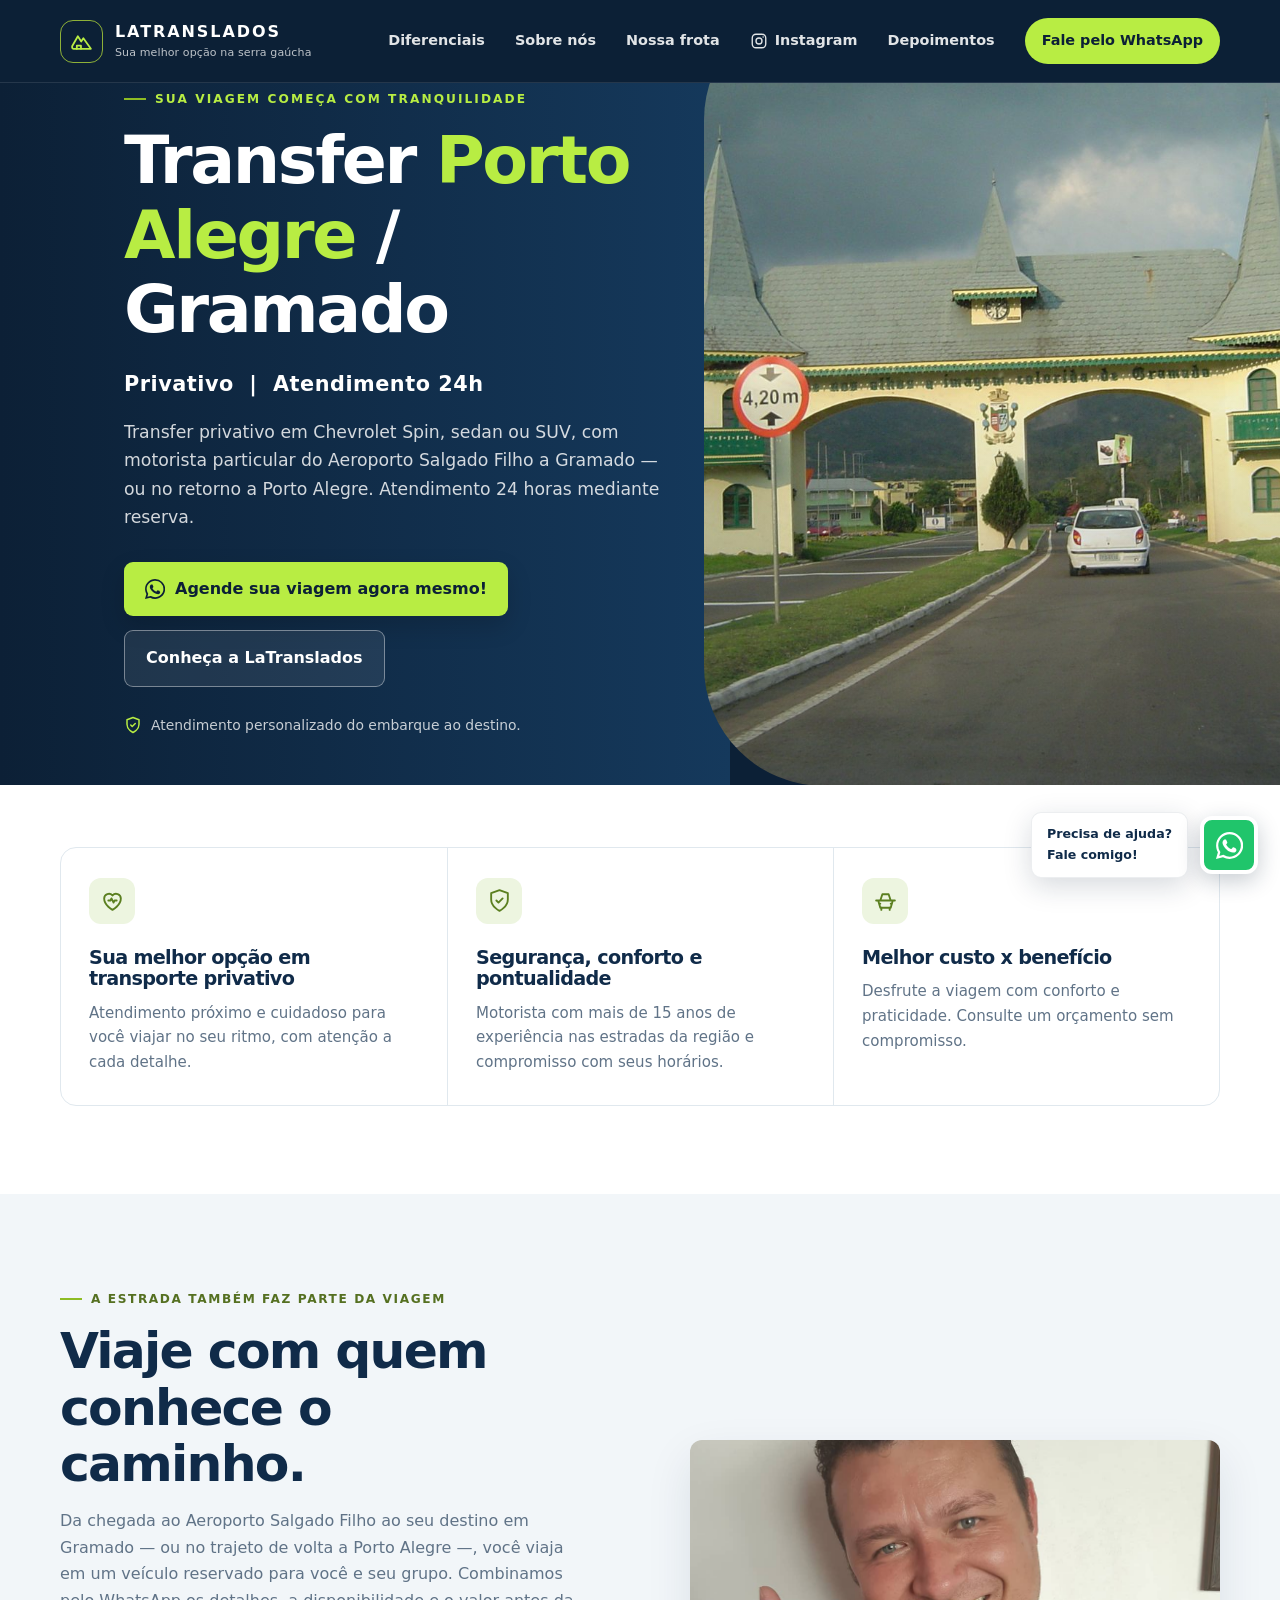
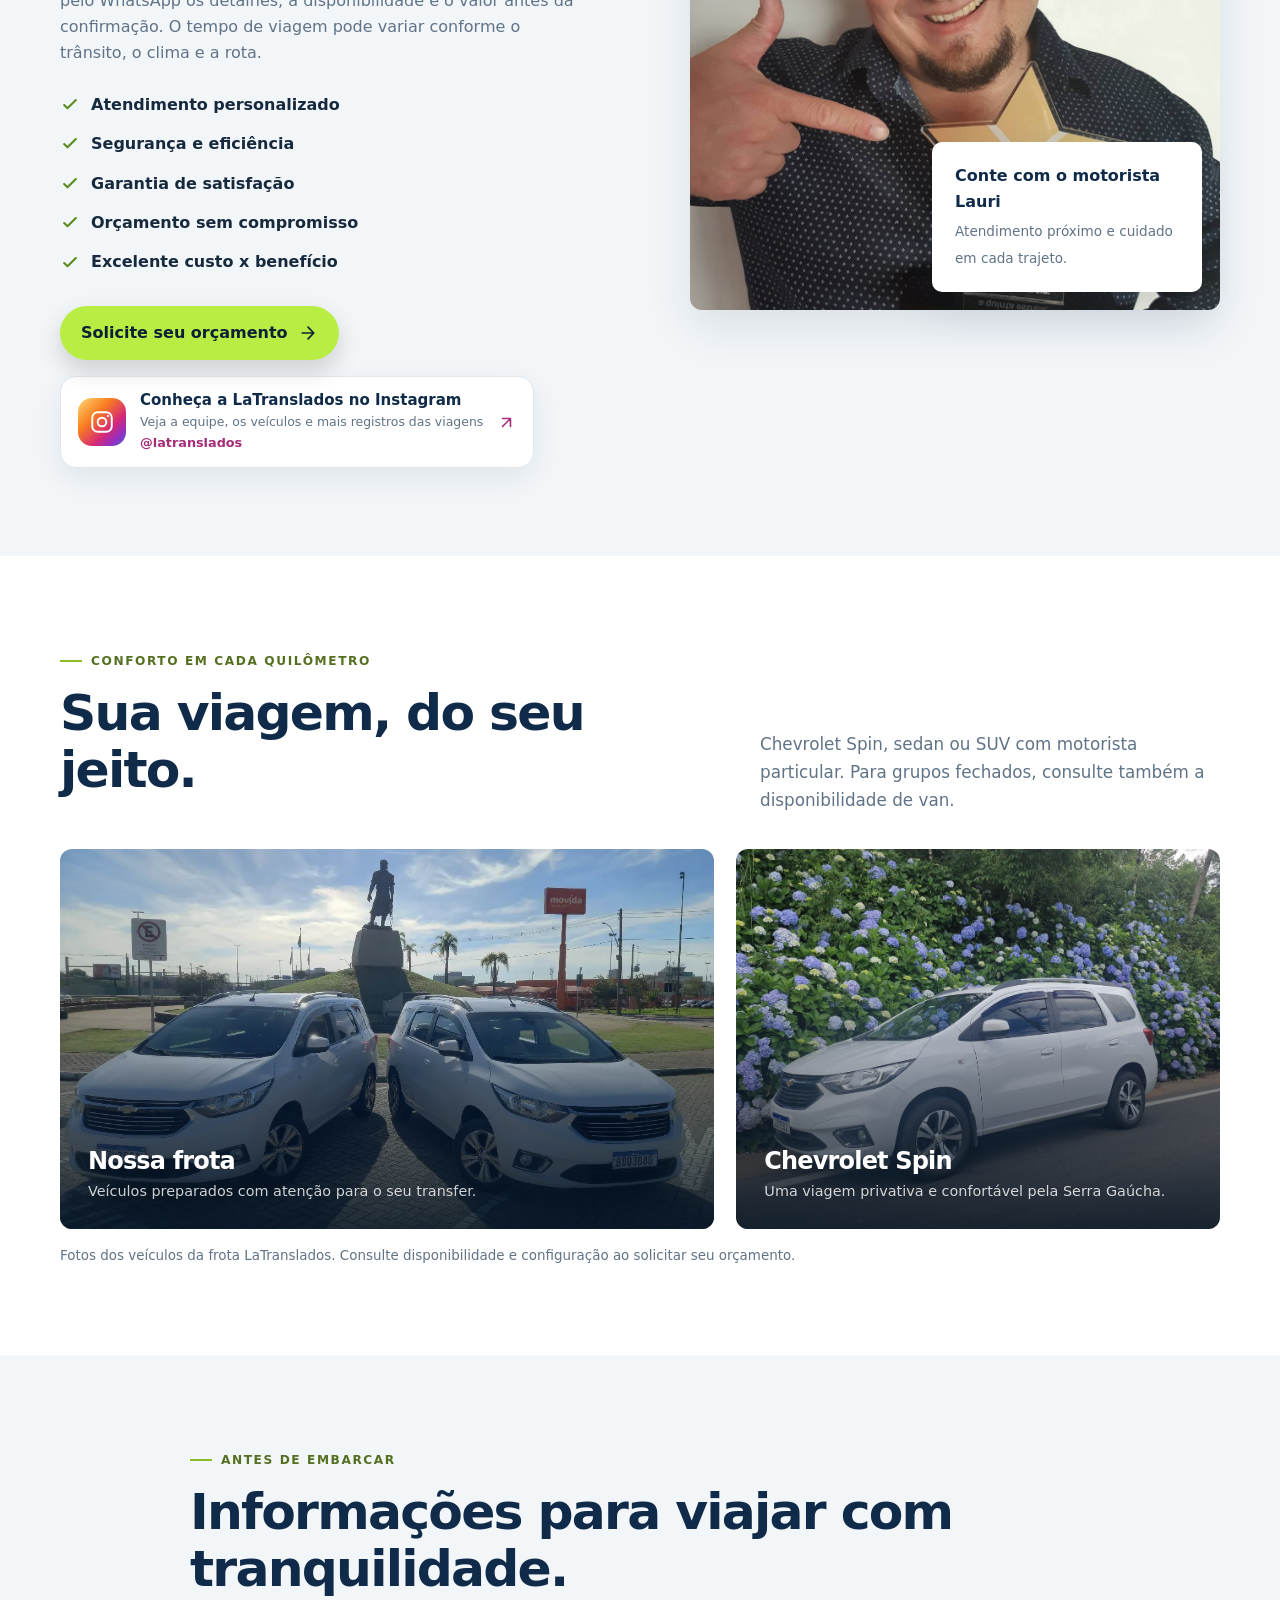
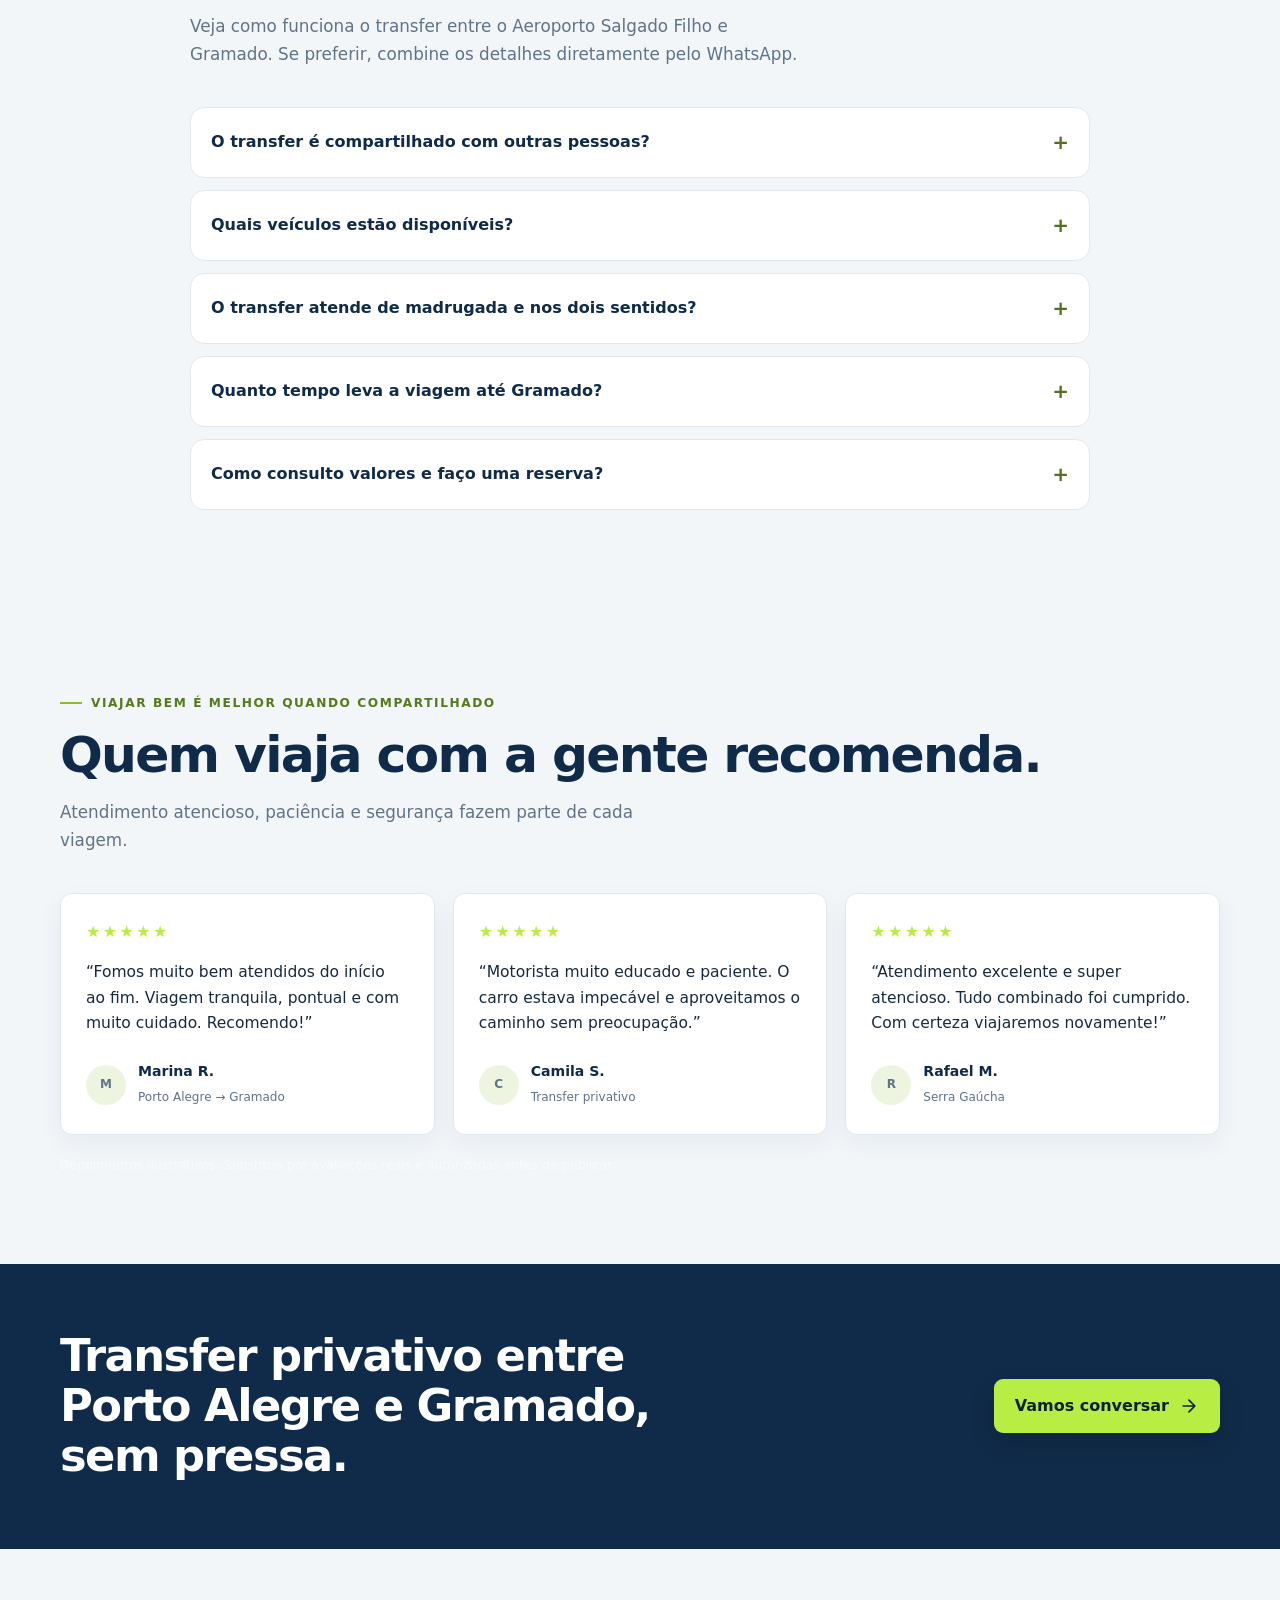
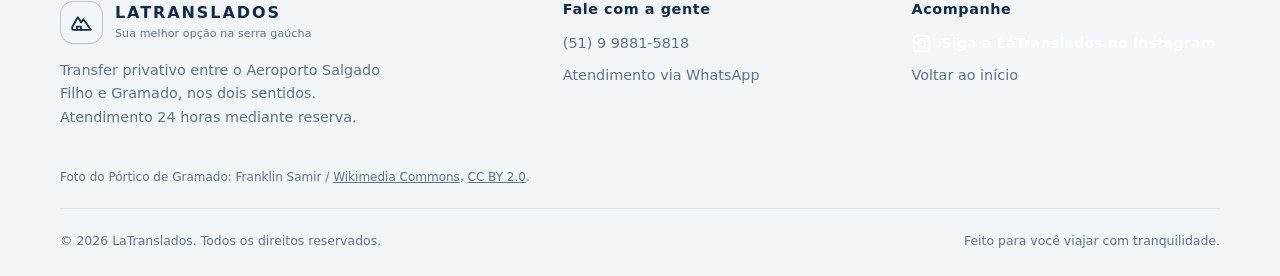
==== commit aed14f88: "Keep only LaTranslados option 3 Make the selected design the main site and remove the other landing-" ====
--- a/index.html
+++ b/index.html
@@ -25,7 +25,7 @@
   <link rel="preload" as="image" href="images/gramado-portico.jpg" fetchpriority="high">
   <title>Transfer Porto Alegre ↔ Gramado | LaTranslados</title>
   <link rel="stylesheet" href="css/styles.css">
-  <link rel="stylesheet" href="css/option1.css">
+  <link rel="stylesheet" href="css/option3.css">
   <script type="application/ld+json">
     {
       "@context": "https://schema.org",
--- a/css/option3.css
+++ b/css/option3.css
@@ -0,0 +1,91 @@
+/* Opção 3 — composição contemporânea, alto contraste e hero dividido. */
+    :root {
+      --navy: #102b49;
+      --navy-deep: #0c2036;
+      --blue: #2e6595;
+      --lime: #b8ed43;
+      --lime-dark: #8ebc24;
+      --ink: #172a3d;
+      --muted: #607387;
+      --paper: #fff;
+      --mist: #f2f6f9;
+      --line: #e0e8ee;
+      --radius: 12px;
+      --shadow: 0 18px 45px rgb(16 43 73 / 10%);
+    }
+    body { background: white; }
+    .site-header { background: var(--navy-deep); border-bottom-color: rgb(255 255 255 / 10%); }
+    .hero {
+      min-height: 720px;
+      align-items: stretch;
+      background: var(--navy-deep);
+    }
+    .hero::before {
+      inset: 0 43% 0 0;
+      background: linear-gradient(90deg, var(--navy-deep), #15395c);
+    }
+    .hero::after {
+      position: absolute;
+      inset: 0 0 0 55%;
+      border-radius: 120px 0 0 120px;
+      background: linear-gradient(0deg, rgb(8 27 47 / 28%), transparent 55%),
+        url("../images/gramado-portico.jpg") center / cover no-repeat;
+      content: "";
+    }
+    .hero-content { display: flex; align-items: center; padding-top: 82px; padding-bottom: 35px; }
+    .hero-copy { max-width: 600px; }
+    .hero h1 { font-size: clamp(2.8rem, 5.2vw, 4.8rem); }
+    .hero h1 span { color: var(--lime); }
+    .hero .button { border-radius: 9px; }
+    .hero .button-quiet { border-radius: 9px; }
+    .hero .eyebrow { letter-spacing: .17em; }
+    .benefits { padding-top: 62px; }
+    .benefit-grid { gap: 0; border: 1px solid var(--line); border-radius: 16px; background: white; }
+    .benefit-card { border: 0; border-radius: 0; background: transparent; box-shadow: none; }
+    .benefit-card + .benefit-card { border-left: 1px solid var(--line); }
+    .icon-box { width: 46px; height: 46px; border-radius: 12px; background: #edf5e0; color: #5b7f20; }
+    .about-visual { min-height: 470px; }
+    .about-photo { inset: 0; width: 100%; height: 100%; border-radius: 12px; }
+    .photo-caption { right: 18px; bottom: 18px; border-radius: 10px; }
+    .fleet-card { border-radius: 12px; }
+    .testimonials { background: var(--mist); color: var(--ink); }
+    .testimonials h2 { color: var(--navy); }
+    .testimonials .eyebrow { color: #557a1d; }
+    .testimonials .section-intro { color: var(--muted); }
+    .review-card { border-color: var(--line); border-radius: 12px; background: white; box-shadow: 0 9px 26px rgb(16 43 73 / 5%); }
+    .review-card blockquote { color: var(--ink); }
+    .review-by strong { color: var(--navy); }
+    .review-by span { color: var(--muted); }
+    .review-avatar { background: #edf5e0; color: #557a1d; }
+    .contact-band { background: var(--navy); }
+    .contact-inner h2 { color: white; }
+    .contact-inner .button { border-radius: 9px; background: var(--lime); color: var(--navy-deep); }
+    .contact-inner .button:hover { background: white; color: var(--navy-deep); }
+    .site-footer { background: #f2f6f9; color: var(--muted); }
+    .site-footer .brand { color: var(--navy); }
+    .site-footer .brand-tagline { color: var(--muted); }
+    .site-footer .brand-mark { border-color: rgb(16 43 73 / 25%); color: var(--navy); }
+    .footer-title { color: var(--navy); }
+    .footer-links a { color: var(--muted); }
+    .footer-links a:hover { color: var(--blue); }
+    .footer-bottom { border-top-color: var(--line); }
+    .whatsapp-bubble { border-radius: 10px; }
+    .whatsapp-circle { border-radius: 12px; }
+    @media (max-width: 780px) {
+      .hero { min-height: 760px; }
+      .hero::before { inset: 0; background: linear-gradient(90deg, rgb(8 27 47 / 88%), rgb(8 27 47 / 53%)); }
+      .hero::after { inset: 0; border-radius: 0; background: linear-gradient(90deg, rgb(8 27 47 / 55%), rgb(8 27 47 / 20%)), url("../images/gramado-portico.jpg") center / cover no-repeat; }
+      .hero-content { padding-top: 110px; }
+      .benefit-grid { grid-template-columns: 1fr; }
+      .benefit-card + .benefit-card { border-top: 1px solid var(--line); border-left: 0; }
+      .site-footer .site-nav a { color: white; }
+    }
+    @media (max-width: 480px) {
+      .hero { min-height: 720px; }
+      .hero h1 { font-size: clamp(2.55rem, 12vw, 3.65rem); }
+      .about-visual { min-height: 340px; }
+    }
+
+.hero-copy { margin-left: clamp(24px, 5vw, 72px); }
+@media (max-width: 780px) { .hero-copy { margin-left: 0; } }
+.image-credit { color: var(--muted); }
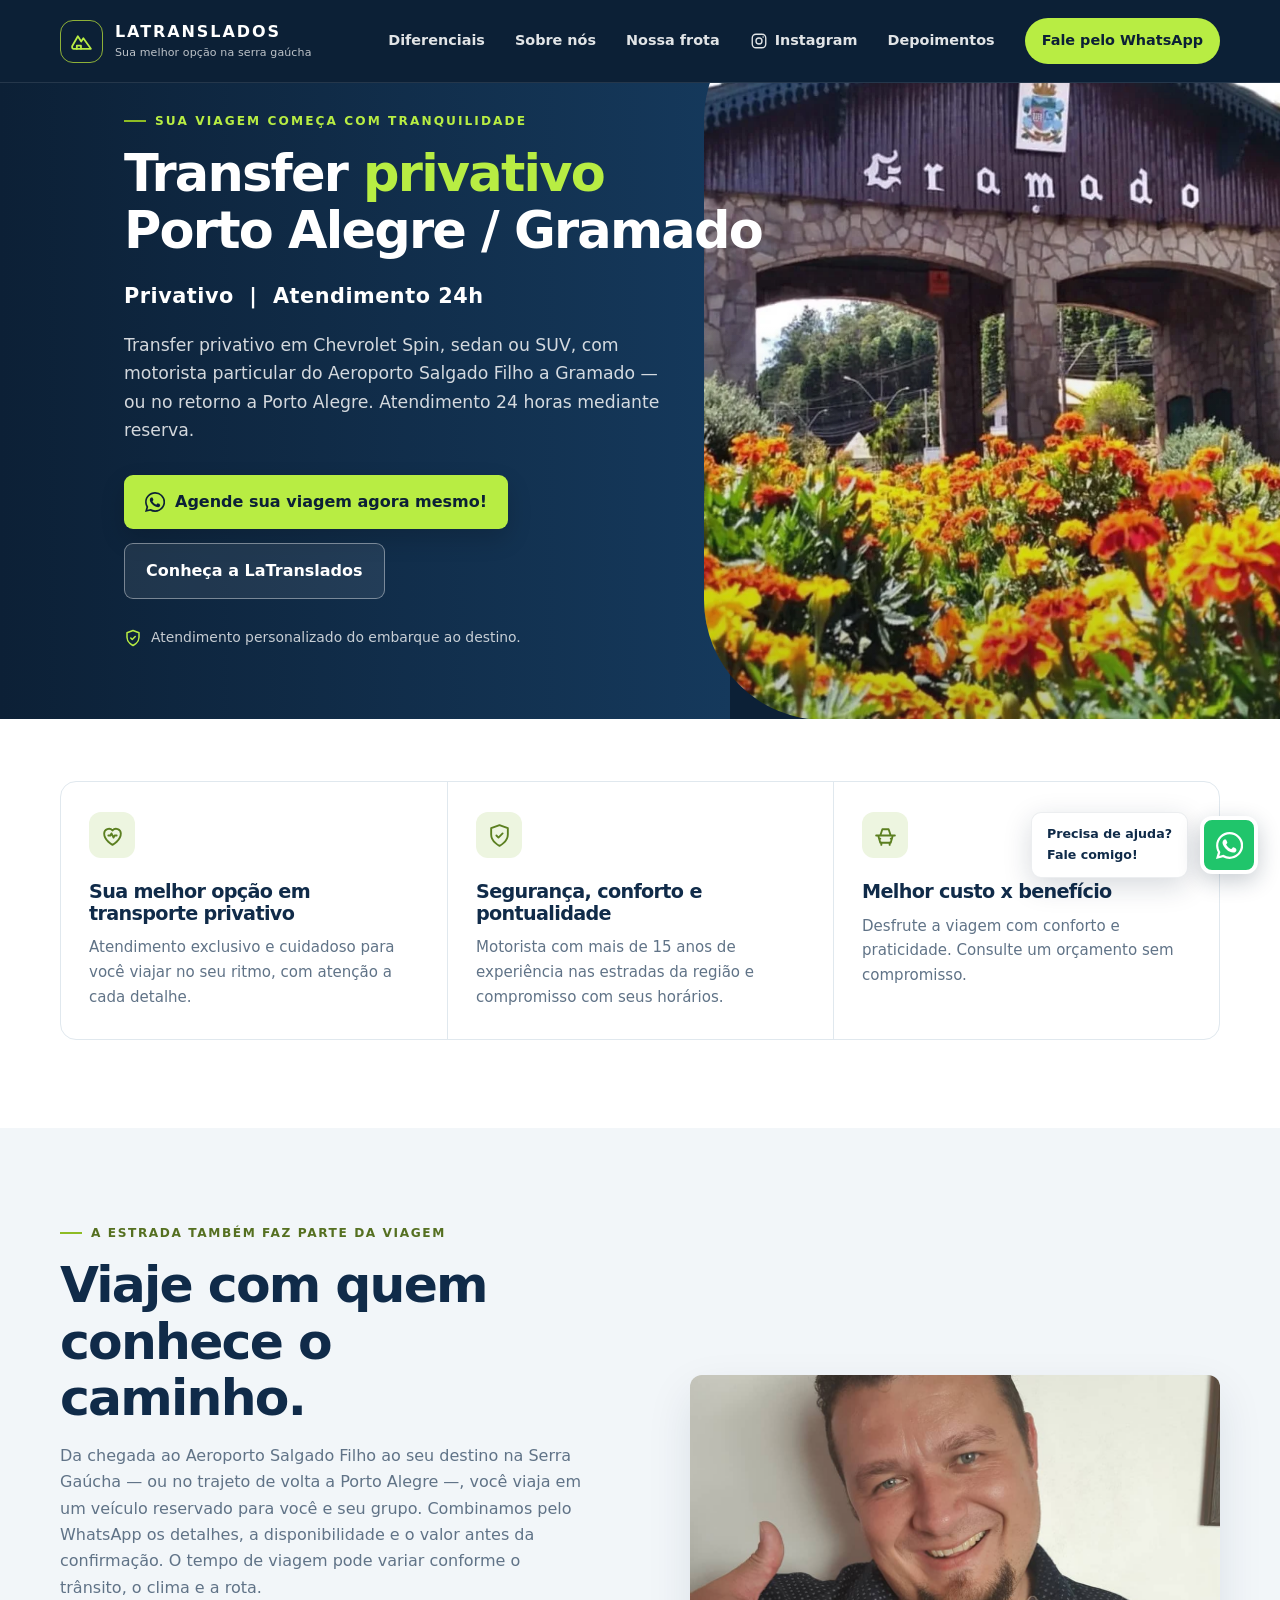
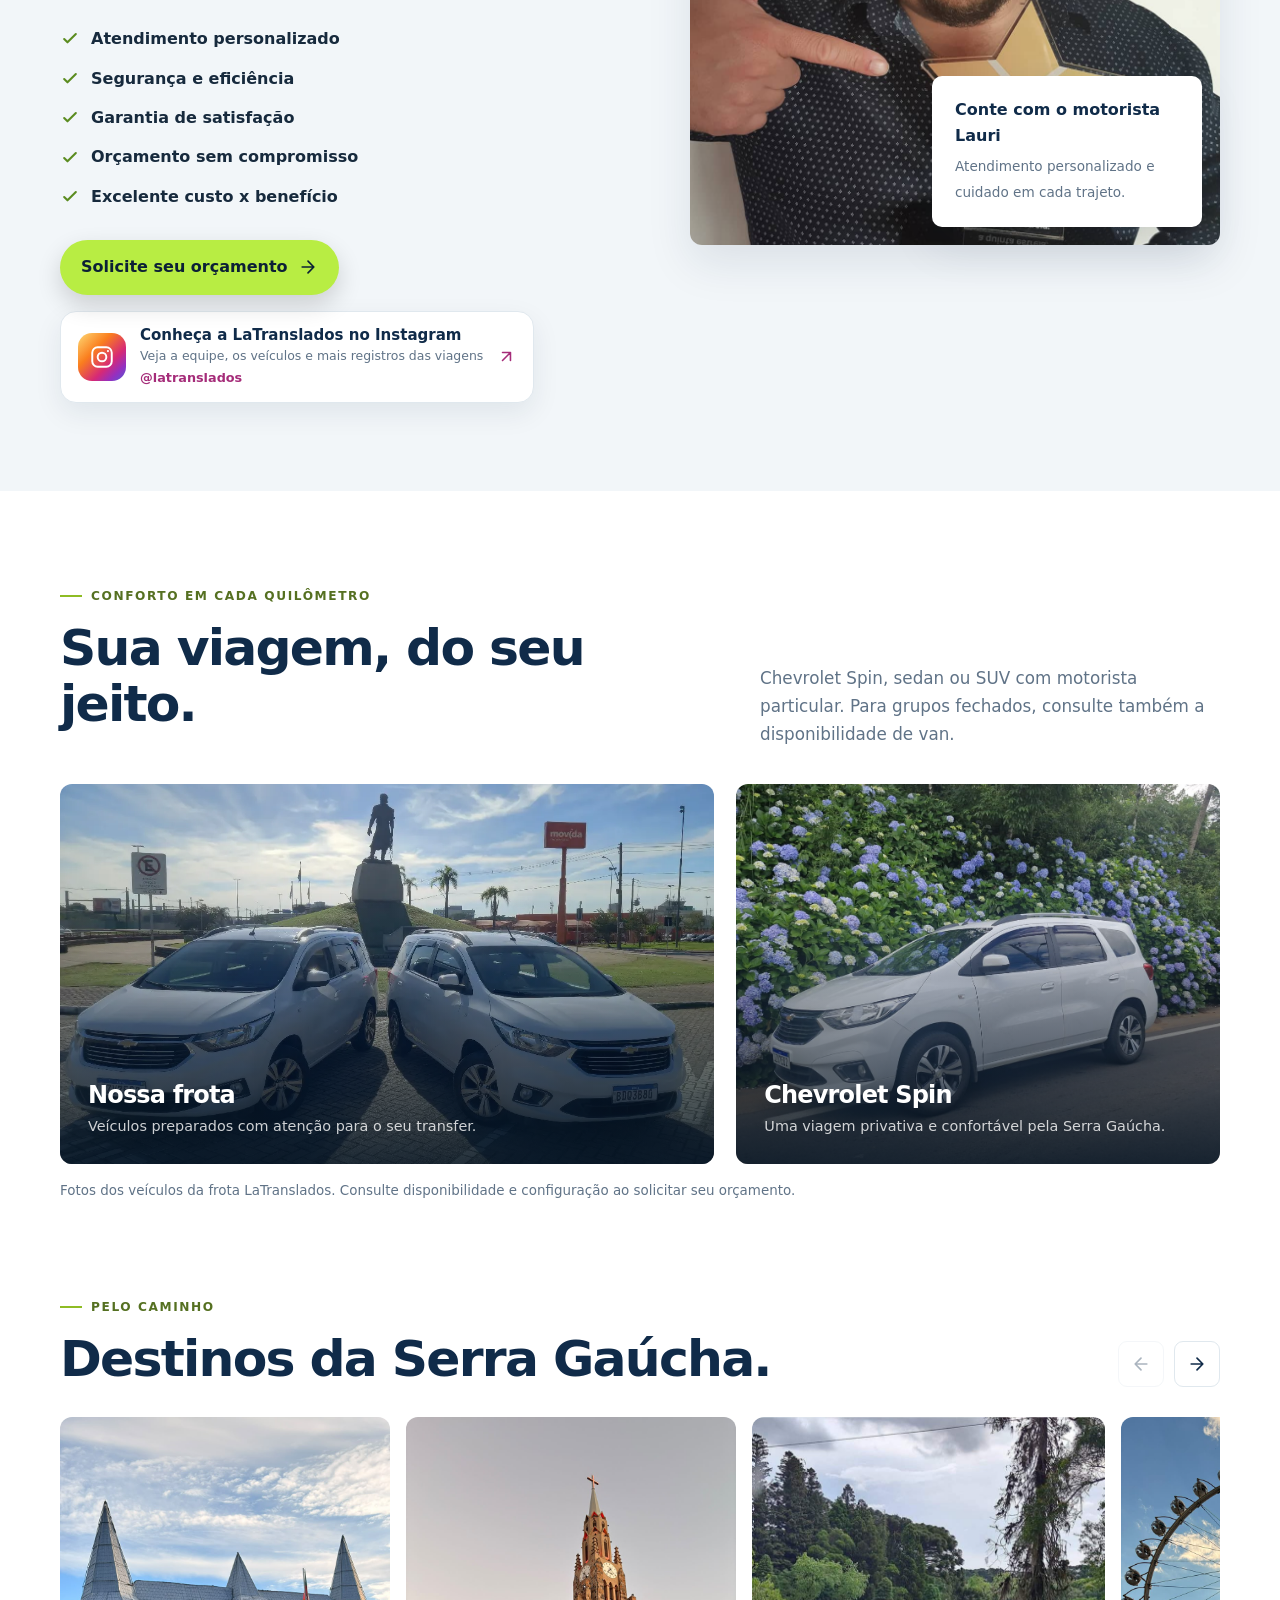
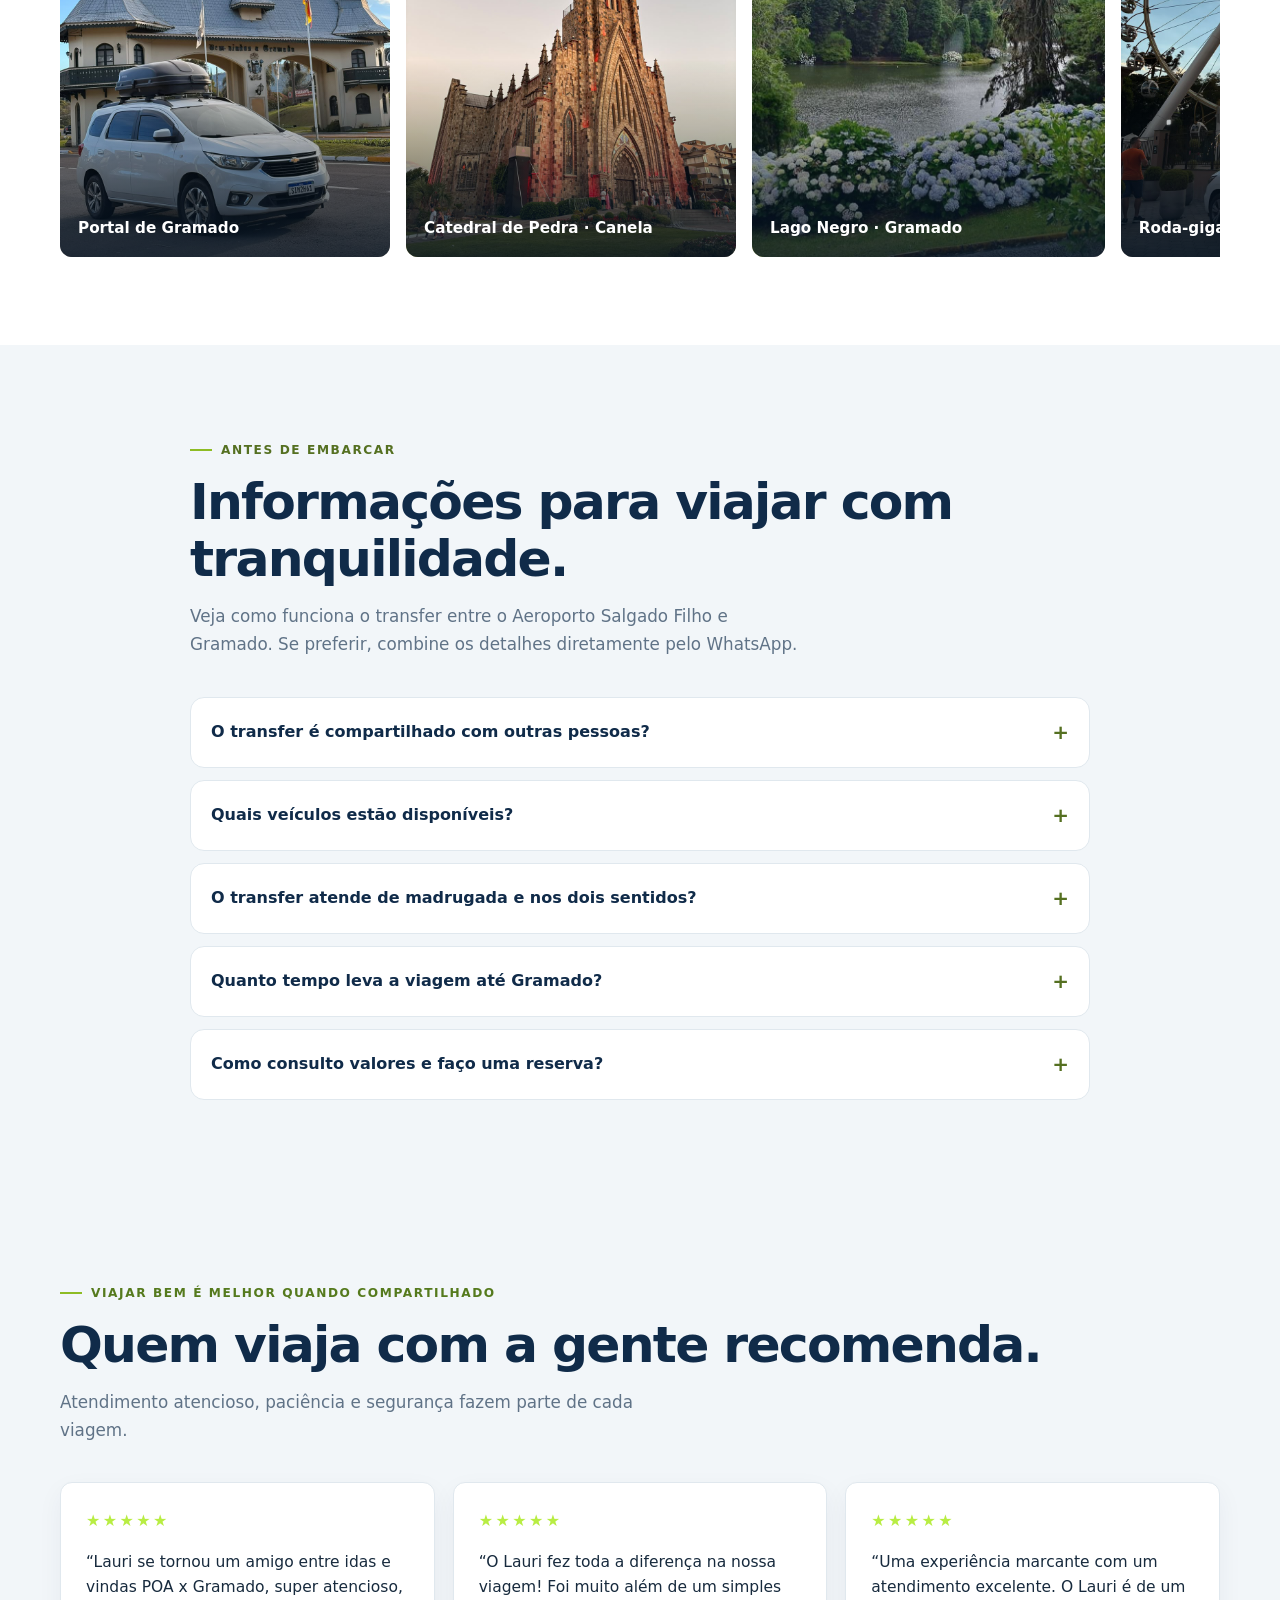
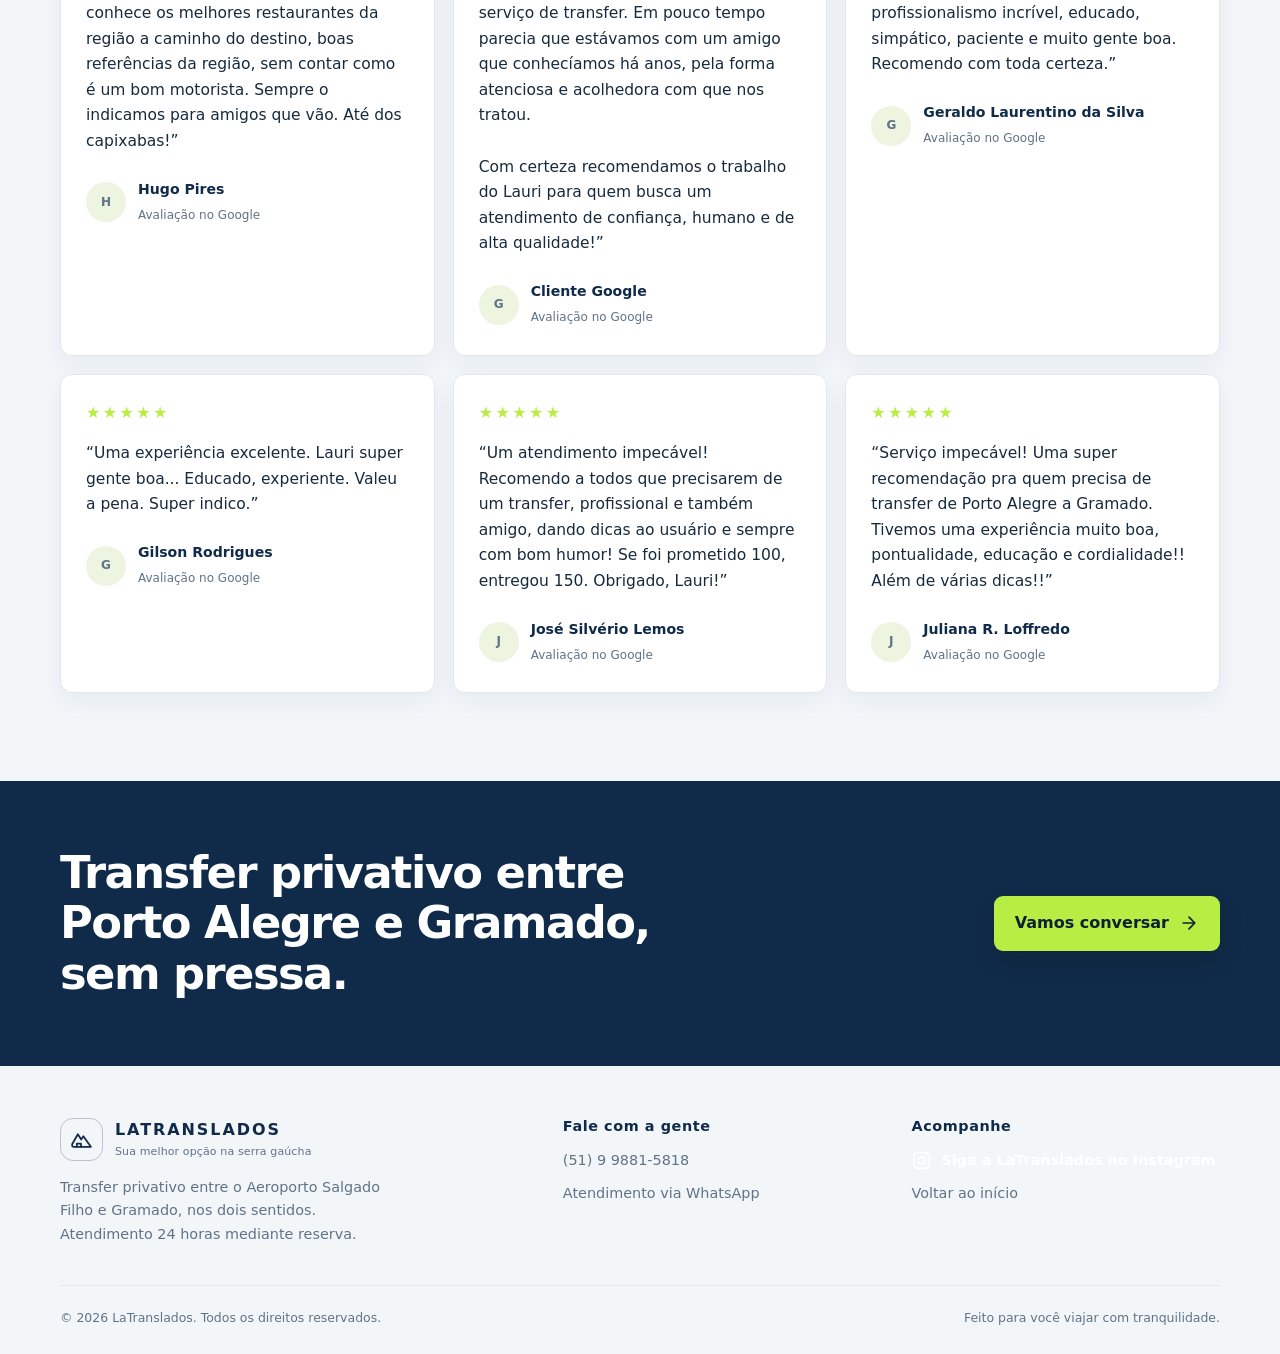
==== commit ff30bdac: "Atualiza site: avaliações reais, galeria de destinos e SEO - Título do hero mantém "Porto Alegre / G" ====
--- a/index.html
+++ b/index.html
@@ -5,25 +5,27 @@
   <meta name="viewport" content="width=device-width, initial-scale=1">
   <meta name="theme-color" content="#10263d">
   <link rel="icon" type="image/svg+xml" href="favicon.svg">
+  <link rel="apple-touch-icon" href="apple-touch-icon.png">
   <meta name="description" content="Transfer privativo do Aeroporto Salgado Filho para Gramado e volta. Chevrolet Spin, sedan ou SUV, motorista particular e atendimento 24 horas mediante reserva.">
+  <meta name="robots" content="index, follow, max-image-preview:large, max-snippet:-1">
   <link rel="canonical" href="https://latranslados.com/">
   <meta property="og:type" content="website">
   <meta property="og:locale" content="pt_BR">
   <meta property="og:site_name" content="LaTranslados">
   <meta property="og:url" content="https://latranslados.com/">
-  <meta property="og:title" content="Transfer Porto Alegre ↔ Gramado | LaTranslados">
+  <meta property="og:title" content="Transfer Aeroporto Porto Alegre ↔ Gramado | LaTranslados">
   <meta property="og:description" content="Transfer privativo em Chevrolet Spin, sedan ou SUV, com motorista particular e atendimento 24 horas mediante reserva.">
-  <meta property="og:image" content="https://latranslados.com/images/gramado-portico.jpg">
+  <meta property="og:image" content="https://latranslados.com/images/gramado-portico-pedra-flores-horizontal.jpg">
   <meta property="og:image:type" content="image/jpeg">
-  <meta property="og:image:width" content="1440">
-  <meta property="og:image:height" content="1080">
-  <meta property="og:image:alt" content="Pórtico de Gramado, na Serra Gaúcha">
+  <meta property="og:image:width" content="1540">
+  <meta property="og:image:height" content="997">
+  <meta property="og:image:alt" content="Pórtico de pedra de Gramado com canteiro de flores, na Serra Gaúcha">
   <meta name="twitter:card" content="summary_large_image">
-  <meta name="twitter:title" content="Transfer Porto Alegre ↔ Gramado | LaTranslados">
+  <meta name="twitter:title" content="Transfer Aeroporto Porto Alegre ↔ Gramado | LaTranslados">
   <meta name="twitter:description" content="Transfer privativo com motorista particular, conforto e atendimento 24 horas mediante reserva.">
-  <meta name="twitter:image" content="https://latranslados.com/images/gramado-portico.jpg">
-  <link rel="preload" as="image" href="images/gramado-portico.jpg" fetchpriority="high">
-  <title>Transfer Porto Alegre ↔ Gramado | LaTranslados</title>
+  <meta name="twitter:image" content="https://latranslados.com/images/gramado-portico-pedra-flores-horizontal.jpg">
+  <link rel="preload" as="image" type="image/webp" href="images/gramado-portico-pedra-flores-horizontal.webp" fetchpriority="high">
+  <title>Transfer Aeroporto Porto Alegre ↔ Gramado | LaTranslados</title>
   <link rel="stylesheet" href="css/styles.css">
   <link rel="stylesheet" href="css/option3.css">
   <script type="application/ld+json">
@@ -35,6 +37,10 @@
           "@id": "https://latranslados.com/#organization",
           "name": "LaTranslados",
           "url": "https://latranslados.com/",
+          "logo": "https://latranslados.com/images/logo-latranslados-512.png",
+          "image": "https://latranslados.com/images/gramado-portico-pedra-flores-horizontal.jpg",
+          "description": "Transfer privativo com motorista particular entre o Aeroporto Salgado Filho, em Porto Alegre, e Gramado, na Serra Gaúcha.",
+          "slogan": "Sua melhor opção na serra gaúcha",
           "telephone": "+55-51-99881-5818",
           "sameAs": [
             "https://www.instagram.com/latranslados/",
@@ -55,10 +61,30 @@
           "serviceType": "Transfer privativo com motorista",
           "provider": {"@id": "https://latranslados.com/#organization"},
           "areaServed": [
-            {"@type": "City", "name": "Porto Alegre"},
-            {"@type": "City", "name": "Gramado"}
+            {"@type": "City", "name": "Porto Alegre", "containedInPlace": {"@type": "State", "name": "Rio Grande do Sul"}},
+            {"@type": "City", "name": "Gramado", "containedInPlace": {"@type": "State", "name": "Rio Grande do Sul"}},
+            {"@type": "Airport", "name": "Aeroporto Internacional Salgado Filho", "iataCode": "POA"}
           ],
-          "description": "Transfer privativo do Aeroporto Salgado Filho, em Porto Alegre, até Gramado e no trajeto de volta. Atendimento 24 horas mediante reserva."
+          "availableChannel": {
+            "@type": "ServiceChannel",
+            "serviceUrl": "https://wa.me/5551998815818",
+            "servicePhone": {"@type": "ContactPoint", "telephone": "+55-51-99881-5818", "contactType": "reservas"}
+          },
+          "hoursAvailable": {
+            "@type": "OpeningHoursSpecification",
+            "dayOfWeek": ["Monday", "Tuesday", "Wednesday", "Thursday", "Friday", "Saturday", "Sunday"],
+            "opens": "00:00",
+            "closes": "23:59"
+          },
+          "description": "Transfer privativo do Aeroporto Salgado Filho, em Porto Alegre, até Gramado e no trajeto de volta, em Chevrolet Spin, sedan ou SUV. Van para grupos fechados mediante consulta. Atendimento 24 horas mediante reserva."
+        },
+        {
+          "@type": "WebSite",
+          "@id": "https://latranslados.com/#website",
+          "url": "https://latranslados.com/",
+          "name": "LaTranslados",
+          "inLanguage": "pt-BR",
+          "publisher": {"@id": "https://latranslados.com/#organization"}
         },
         {
           "@type": "FAQPage",
@@ -128,7 +154,7 @@
       <div class="container hero-content">
         <div class="hero-copy">
           <p class="eyebrow">Sua viagem começa com tranquilidade</p>
-          <h1 id="hero-title">Transfer <span>Porto Alegre</span> / Gramado</h1>
+          <h1 id="hero-title">Transfer <span>privativo</span> <span class="hero-route">Porto Alegre / Gramado</span></h1>
           <p class="hero-subtitle">Privativo&nbsp; | &nbsp;Atendimento 24h</p>
           <p class="hero-description">Transfer privativo em Chevrolet Spin, sedan ou SUV, com motorista particular do Aeroporto Salgado Filho a Gramado — ou no retorno a Porto Alegre. Atendimento 24 horas mediante reserva.</p>
           <div class="hero-actions">
@@ -152,7 +178,7 @@
         <article class="benefit-card">
           <span class="icon-box" aria-hidden="true"><svg viewBox="0 0 24 24" fill="none" stroke="currentColor" stroke-width="1.8" stroke-linecap="round" stroke-linejoin="round"><path d="M12 21s-8-4.4-8-11a4.5 4.5 0 0 1 8-2.8A4.5 4.5 0 0 1 20 10c0 6.6-8 11-8 11Z"/><path d="M8 12h2l1-2 2 4 1-2h2"/></svg></span>
           <h3>Sua melhor opção em transporte privativo</h3>
-          <p>Atendimento próximo e cuidadoso para você viajar no seu ritmo, com atenção a cada detalhe.</p>
+          <p>Atendimento exclusivo e cuidadoso para você viajar no seu ritmo, com atenção a cada detalhe.</p>
         </article>
         <article class="benefit-card">
           <span class="icon-box" aria-hidden="true"><svg viewBox="0 0 24 24" fill="none" stroke="currentColor" stroke-width="1.8" stroke-linecap="round" stroke-linejoin="round"><path d="M12 22s8-4 8-11V5l-8-3-8 3v6c0 7 8 11 8 11Z"/><path d="m9 12 2 2 4-4"/></svg></span>
@@ -172,7 +198,7 @@
         <div class="about-copy">
           <p class="eyebrow">A estrada também faz parte da viagem</p>
           <h2 id="about-title">Viaje com quem conhece o caminho.</h2>
-          <p>Da chegada ao Aeroporto Salgado Filho ao seu destino em Gramado — ou no trajeto de volta a Porto Alegre —, você viaja em um veículo reservado para você e seu grupo. Combinamos pelo WhatsApp os detalhes, a disponibilidade e o valor antes da confirmação. O tempo de viagem pode variar conforme o trânsito, o clima e a rota.</p>
+          <p>Da chegada ao Aeroporto Salgado Filho ao seu destino na Serra Gaúcha — ou no trajeto de volta a Porto Alegre —, você viaja em um veículo reservado para você e seu grupo. Combinamos pelo WhatsApp os detalhes, a disponibilidade e o valor antes da confirmação. O tempo de viagem pode variar conforme o trânsito, o clima e a rota.</p>
           <ul class="check-list">
             <li><svg viewBox="0 0 24 24" fill="none" stroke="currentColor" stroke-width="2.5" stroke-linecap="round" stroke-linejoin="round" aria-hidden="true"><path d="m5 12 4 4L19 6"/></svg>Atendimento personalizado</li>
             <li><svg viewBox="0 0 24 24" fill="none" stroke="currentColor" stroke-width="2.5" stroke-linecap="round" stroke-linejoin="round" aria-hidden="true"><path d="m5 12 4 4L19 6"/></svg>Segurança e eficiência</li>
@@ -193,7 +219,7 @@
         <div class="about-visual">
           <!-- Substitua a imagem ilustrativa por uma foto autorizada da equipe com clientes em um ponto turístico. -->
           <img class="about-photo" src="images/motorista_lauri.jpg" alt="Motorista Lauri, da equipe LaTranslados" width="1080" height="1080" loading="lazy">
-          <div class="photo-caption"><strong>Conte com o motorista Lauri</strong><span>Atendimento próximo e cuidado em cada trajeto.</span></div>
+          <div class="photo-caption"><strong>Conte com o motorista Lauri</strong><span>Atendimento personalizado e cuidado em cada trajeto.</span></div>
         </div>
       </div>
     </section>
@@ -218,6 +244,55 @@
           </article>
         </div>
         <p class="fleet-note">Fotos dos veículos da frota LaTranslados. Consulte disponibilidade e configuração ao solicitar seu orçamento.</p>
+      </div>
+    </section>
+
+    <section class="section gallery" id="galeria" aria-labelledby="gallery-title">
+      <div class="container">
+        <div class="gallery-heading">
+          <div>
+            <p class="eyebrow">Pelo caminho</p>
+            <h2 id="gallery-title">Destinos da Serra Gaúcha.</h2>
+          </div>
+          <div class="gallery-controls">
+            <button class="gallery-button" type="button" data-gallery-prev aria-label="Foto anterior">
+              <svg viewBox="0 0 24 24" fill="none" stroke="currentColor" stroke-width="2" stroke-linecap="round" stroke-linejoin="round" aria-hidden="true"><path d="M19 12H5M12 19l-7-7 7-7"/></svg>
+            </button>
+            <button class="gallery-button" type="button" data-gallery-next aria-label="Próxima foto">
+              <svg viewBox="0 0 24 24" fill="none" stroke="currentColor" stroke-width="2" stroke-linecap="round" stroke-linejoin="round" aria-hidden="true"><path d="M5 12h14M12 5l7 7-7 7"/></svg>
+            </button>
+          </div>
+        </div>
+        <div class="gallery-track" tabindex="0" role="region" aria-label="Galeria de fotos: role para o lado para ver mais">
+          <figure class="gallery-slide">
+            <img src="images/spin-portal-bem-vindos-gramado.jpg" alt="Chevrolet Spin da LaTranslados em frente ao portal Bem-vindos a Gramado" width="960" height="1280" loading="lazy">
+            <figcaption>Portal de Gramado</figcaption>
+          </figure>
+          <figure class="gallery-slide">
+            <img src="images/canela-catedral-de-pedra-entardecer.jpg" alt="Catedral de Pedra de Canela ao entardecer" width="960" height="1280" loading="lazy">
+            <figcaption>Catedral de Pedra · Canela</figcaption>
+          </figure>
+          <figure class="gallery-slide">
+            <img src="images/gramado-lago-negro-hortensias.jpg" alt="Lago Negro cercado de hortênsias e araucárias em Gramado" width="720" height="898" loading="lazy">
+            <figcaption>Lago Negro · Gramado</figcaption>
+          </figure>
+          <figure class="gallery-slide">
+            <img src="images/gramado-roda-gigante-spin.jpg" alt="Chevrolet Spin estacionada diante de uma roda-gigante ao pôr do sol" width="960" height="1280" loading="lazy">
+            <figcaption>Roda-gigante ao pôr do sol</figcaption>
+          </figure>
+          <figure class="gallery-slide">
+            <img src="images/canela-catedral-de-pedra-noite.jpg" alt="Catedral de Pedra de Canela iluminada à noite" width="960" height="1280" loading="lazy">
+            <figcaption>Catedral de Pedra à noite</figcaption>
+          </figure>
+          <figure class="gallery-slide">
+            <img src="images/motorista-lauri-spin-aeroporto.jpg" alt="Motorista Lauri ao lado da Chevrolet Spin em um aeroporto, com um avião ao fundo" width="512" height="288" loading="lazy">
+            <figcaption>Lauri, seu motorista</figcaption>
+          </figure>
+          <figure class="gallery-slide">
+            <img src="images/canela-catedral-de-pedra-dia.jpg" alt="Catedral de Pedra de Canela sob céu azul" width="960" height="1280" loading="lazy">
+            <figcaption>Catedral de Pedra · Canela</figcaption>
+          </figure>
+        </div>
       </div>
     </section>
 
@@ -259,21 +334,35 @@
         <div class="review-grid">
           <article class="review-card">
             <div class="stars" aria-label="5 de 5 estrelas">★★★★★</div>
-            <blockquote>“Fomos muito bem atendidos do início ao fim. Viagem tranquila, pontual e com muito cuidado. Recomendo!”</blockquote>
-            <div class="review-by"><span class="review-avatar" aria-hidden="true">M</span><div><strong>Marina R.</strong><span>Porto Alegre → Gramado</span></div></div>
-          </article>
-          <article class="review-card">
-            <div class="stars" aria-label="5 de 5 estrelas">★★★★★</div>
-            <blockquote>“Motorista muito educado e paciente. O carro estava impecável e aproveitamos o caminho sem preocupação.”</blockquote>
-            <div class="review-by"><span class="review-avatar" aria-hidden="true">C</span><div><strong>Camila S.</strong><span>Transfer privativo</span></div></div>
-          </article>
-          <article class="review-card">
-            <div class="stars" aria-label="5 de 5 estrelas">★★★★★</div>
-            <blockquote>“Atendimento excelente e super atencioso. Tudo combinado foi cumprido. Com certeza viajaremos novamente!”</blockquote>
-            <div class="review-by"><span class="review-avatar" aria-hidden="true">R</span><div><strong>Rafael M.</strong><span>Serra Gaúcha</span></div></div>
-          </article>
-        </div>
-        <p class="demo-note">Depoimentos ilustrativos. Substitua por avaliações reais e autorizadas antes de publicar.</p>
+            <blockquote>“Lauri se tornou um amigo entre idas e vindas POA x Gramado, super atencioso, conhece os melhores restaurantes da região a caminho do destino, boas referências da região, sem contar como é um bom motorista. Sempre o indicamos para amigos que vão. Até dos capixabas!”</blockquote>
+            <div class="review-by"><span class="review-avatar" aria-hidden="true">H</span><div><strong>Hugo Pires</strong><span>Avaliação no Google</span></div></div>
+          </article>
+          <article class="review-card">
+            <div class="stars" aria-label="5 de 5 estrelas">★★★★★</div>
+            <blockquote>“O Lauri fez toda a diferença na nossa viagem! Foi muito além de um simples serviço de transfer. Em pouco tempo parecia que estávamos com um amigo que conhecíamos há anos, pela forma atenciosa e acolhedora com que nos tratou.<br><br>Com certeza recomendamos o trabalho do Lauri para quem busca um atendimento de confiança, humano e de alta qualidade!”</blockquote>
+            <div class="review-by"><span class="review-avatar" aria-hidden="true">G</span><div><strong>Cliente Google</strong><span>Avaliação no Google</span></div></div>
+          </article>
+          <article class="review-card">
+            <div class="stars" aria-label="5 de 5 estrelas">★★★★★</div>
+            <blockquote>“Uma experiência marcante com um atendimento excelente. O Lauri é de um profissionalismo incrível, educado, simpático, paciente e muito gente boa. Recomendo com toda certeza.”</blockquote>
+            <div class="review-by"><span class="review-avatar" aria-hidden="true">G</span><div><strong>Geraldo Laurentino da Silva</strong><span>Avaliação no Google</span></div></div>
+          </article>
+          <article class="review-card">
+            <div class="stars" aria-label="5 de 5 estrelas">★★★★★</div>
+            <blockquote>“Uma experiência excelente. Lauri super gente boa... Educado, experiente. Valeu a pena. Super indico.”</blockquote>
+            <div class="review-by"><span class="review-avatar" aria-hidden="true">G</span><div><strong>Gilson Rodrigues</strong><span>Avaliação no Google</span></div></div>
+          </article>
+          <article class="review-card">
+            <div class="stars" aria-label="5 de 5 estrelas">★★★★★</div>
+            <blockquote>“Um atendimento impecável! Recomendo a todos que precisarem de um transfer, profissional e também amigo, dando dicas ao usuário e sempre com bom humor! Se foi prometido 100, entregou 150. Obrigado, Lauri!”</blockquote>
+            <div class="review-by"><span class="review-avatar" aria-hidden="true">J</span><div><strong>José Silvério Lemos</strong><span>Avaliação no Google</span></div></div>
+          </article>
+          <article class="review-card">
+            <div class="stars" aria-label="5 de 5 estrelas">★★★★★</div>
+            <blockquote>“Serviço impecável! Uma super recomendação pra quem precisa de transfer de Porto Alegre a Gramado. Tivemos uma experiência muito boa, pontualidade, educação e cordialidade!! Além de várias dicas!!”</blockquote>
+            <div class="review-by"><span class="review-avatar" aria-hidden="true">J</span><div><strong>Juliana R. Loffredo</strong><span>Avaliação no Google</span></div></div>
+          </article>
+        </div>
       </div>
     </section>
 
@@ -316,7 +405,6 @@
           </div>
         </div>
       </div>
-      <p class="image-credit">Foto do Pórtico de Gramado: Franklin Samir / <a href="https://commons.wikimedia.org/wiki/File:P%C3%B3rtico_de_Gramado.jpg" target="_blank" rel="noopener noreferrer">Wikimedia Commons</a>, <a href="https://creativecommons.org/licenses/by/2.0/" target="_blank" rel="noopener noreferrer">CC BY 2.0</a>.</p>
       <div class="footer-bottom">
         <p>© <span id="current-year">2026</span> LaTranslados. Todos os direitos reservados.</p>
         <p>Feito para você viajar com tranquilidade.</p>
--- a/css/styles.css
+++ b/css/styles.css
@@ -104,7 +104,7 @@
       align-items: center;
       overflow: hidden;
       color: white;
-      background: #193751 url("../images/gramado-portico.jpg") center 52% / cover no-repeat;
+      background: #193751 url("../images/gramado-portico-pedra-flores-horizontal.webp") center 52% / cover no-repeat;
     }
     .hero::before {
       position: absolute;
@@ -363,6 +363,9 @@
       .footer-grid { grid-template-columns: 1fr 1fr; }
       .footer-grid > :first-child { grid-column: 1 / -1; }
       .site-footer { margin-bottom: calc(92px + env(safe-area-inset-bottom)); }
+      /* Alvos de toque confortáveis (~44px) nos links do rodapé. */
+      .footer-links { gap: 0; }
+      .footer-links a { padding-block: 10px; }
     }
 
     @media (max-width: 480px) {
@@ -370,10 +373,9 @@
       .header-inner { min-height: 72px; }
       .brand-mark { width: 39px; height: 39px; }
       .brand-name { font-size: .88rem; }
-      .brand-tagline { font-size: .62rem; }
+      .brand-tagline { font-size: .75rem; }
       .hero { min-height: 720px; min-height: min(780px, 100svh); }
       .hero-content { padding-top: 92px; }
-      .hero h1 { font-size: clamp(2.55rem, 13vw, 3.65rem); }
       .hero-actions { align-items: stretch; flex-direction: column; }
       .hero-actions .button { width: 100%; }
       .hero-scroll { display: none; }
--- a/css/option3.css
+++ b/css/option3.css
@@ -29,13 +29,15 @@
       inset: 0 0 0 55%;
       border-radius: 120px 0 0 120px;
       background: linear-gradient(0deg, rgb(8 27 47 / 28%), transparent 55%),
-        url("../images/gramado-portico.jpg") center / cover no-repeat;
+        url("../images/gramado-portico-pedra-flores-horizontal.webp") center / cover no-repeat;
       content: "";
     }
     .hero-content { display: flex; align-items: center; padding-top: 82px; padding-bottom: 35px; }
-    .hero-copy { max-width: 600px; }
-    .hero h1 { font-size: clamp(2.8rem, 5.2vw, 4.8rem); }
+    .hero-copy { flex: 1; max-width: 600px; container-type: inline-size; }
+    /* Tamanho proporcional à largura do bloco, para "Porto Alegre / Gramado" caber em uma linha. */
+    .hero h1 { font-size: min(4.8rem, 8.5cqi); }
     .hero h1 span { color: var(--lime); }
+    .hero h1 .hero-route { color: inherit; white-space: nowrap; }
     .hero .button { border-radius: 9px; }
     .hero .button-quiet { border-radius: 9px; }
     .hero .eyebrow { letter-spacing: .17em; }
@@ -74,7 +76,7 @@
     @media (max-width: 780px) {
       .hero { min-height: 760px; }
       .hero::before { inset: 0; background: linear-gradient(90deg, rgb(8 27 47 / 88%), rgb(8 27 47 / 53%)); }
-      .hero::after { inset: 0; border-radius: 0; background: linear-gradient(90deg, rgb(8 27 47 / 55%), rgb(8 27 47 / 20%)), url("../images/gramado-portico.jpg") center / cover no-repeat; }
+      .hero::after { inset: 0; border-radius: 0; background: linear-gradient(90deg, rgb(8 27 47 / 55%), rgb(8 27 47 / 20%)), url("../images/gramado-portico-pedra-flores-horizontal.webp") center / cover no-repeat; }
       .hero-content { padding-top: 110px; }
       .benefit-grid { grid-template-columns: 1fr; }
       .benefit-card + .benefit-card { border-top: 1px solid var(--line); border-left: 0; }
@@ -82,10 +84,59 @@
     }
     @media (max-width: 480px) {
       .hero { min-height: 720px; }
-      .hero h1 { font-size: clamp(2.55rem, 12vw, 3.65rem); }
       .about-visual { min-height: 340px; }
     }
 
 .hero-copy { margin-left: clamp(24px, 5vw, 72px); }
 @media (max-width: 780px) { .hero-copy { margin-left: 0; } }
 .image-credit { color: var(--muted); }
+
+/* Galeria de destinos — carrossel com rolagem horizontal e snap. */
+.gallery { padding-top: 0; }
+.gallery-heading { display: flex; align-items: end; justify-content: space-between; gap: 24px; margin-bottom: 30px; }
+.gallery-heading h2 { margin-bottom: 0; }
+.gallery-controls { display: flex; flex: 0 0 auto; gap: 10px; }
+.gallery-button {
+  display: grid;
+  width: 46px;
+  height: 46px;
+  place-items: center;
+  border: 1px solid var(--line);
+  border-radius: 9px;
+  background: white;
+  color: var(--navy);
+  cursor: pointer;
+  transition: background .2s ease, color .2s ease, border-color .2s ease, opacity .2s ease;
+}
+.gallery-button svg { width: 20px; height: 20px; }
+.gallery-button:hover:not(:disabled) { border-color: var(--navy); background: var(--navy); color: white; }
+.gallery-button:disabled { opacity: .35; cursor: default; }
+.gallery-track {
+  display: flex;
+  gap: 16px;
+  overflow-x: auto;
+  overscroll-behavior-x: contain;
+  scroll-behavior: smooth;
+  scroll-snap-type: x mandatory;
+  scrollbar-width: none;
+}
+.gallery-track::-webkit-scrollbar { display: none; }
+.gallery-slide {
+  position: relative;
+  flex: 0 0 auto;
+  height: clamp(320px, 36vw, 440px);
+  margin: 0;
+  overflow: hidden;
+  border-radius: 12px;
+  background: var(--navy);
+  scroll-snap-align: start;
+}
+.gallery-slide img { width: auto; height: 100%; max-width: min(80vw, 640px); object-fit: cover; }
+.gallery-slide::after { position: absolute; inset: 55% 0 0; background: linear-gradient(0deg, rgb(7 22 37 / 80%), transparent); content: ""; }
+.gallery-slide figcaption { position: absolute; z-index: 1; right: 18px; bottom: 16px; left: 18px; color: white; font-size: .95rem; font-weight: 700; }
+@media (max-width: 480px) {
+  .gallery-button { width: 42px; height: 42px; }
+}
+@media (prefers-reduced-motion: reduce) {
+  .gallery-track { scroll-behavior: auto; }
+}
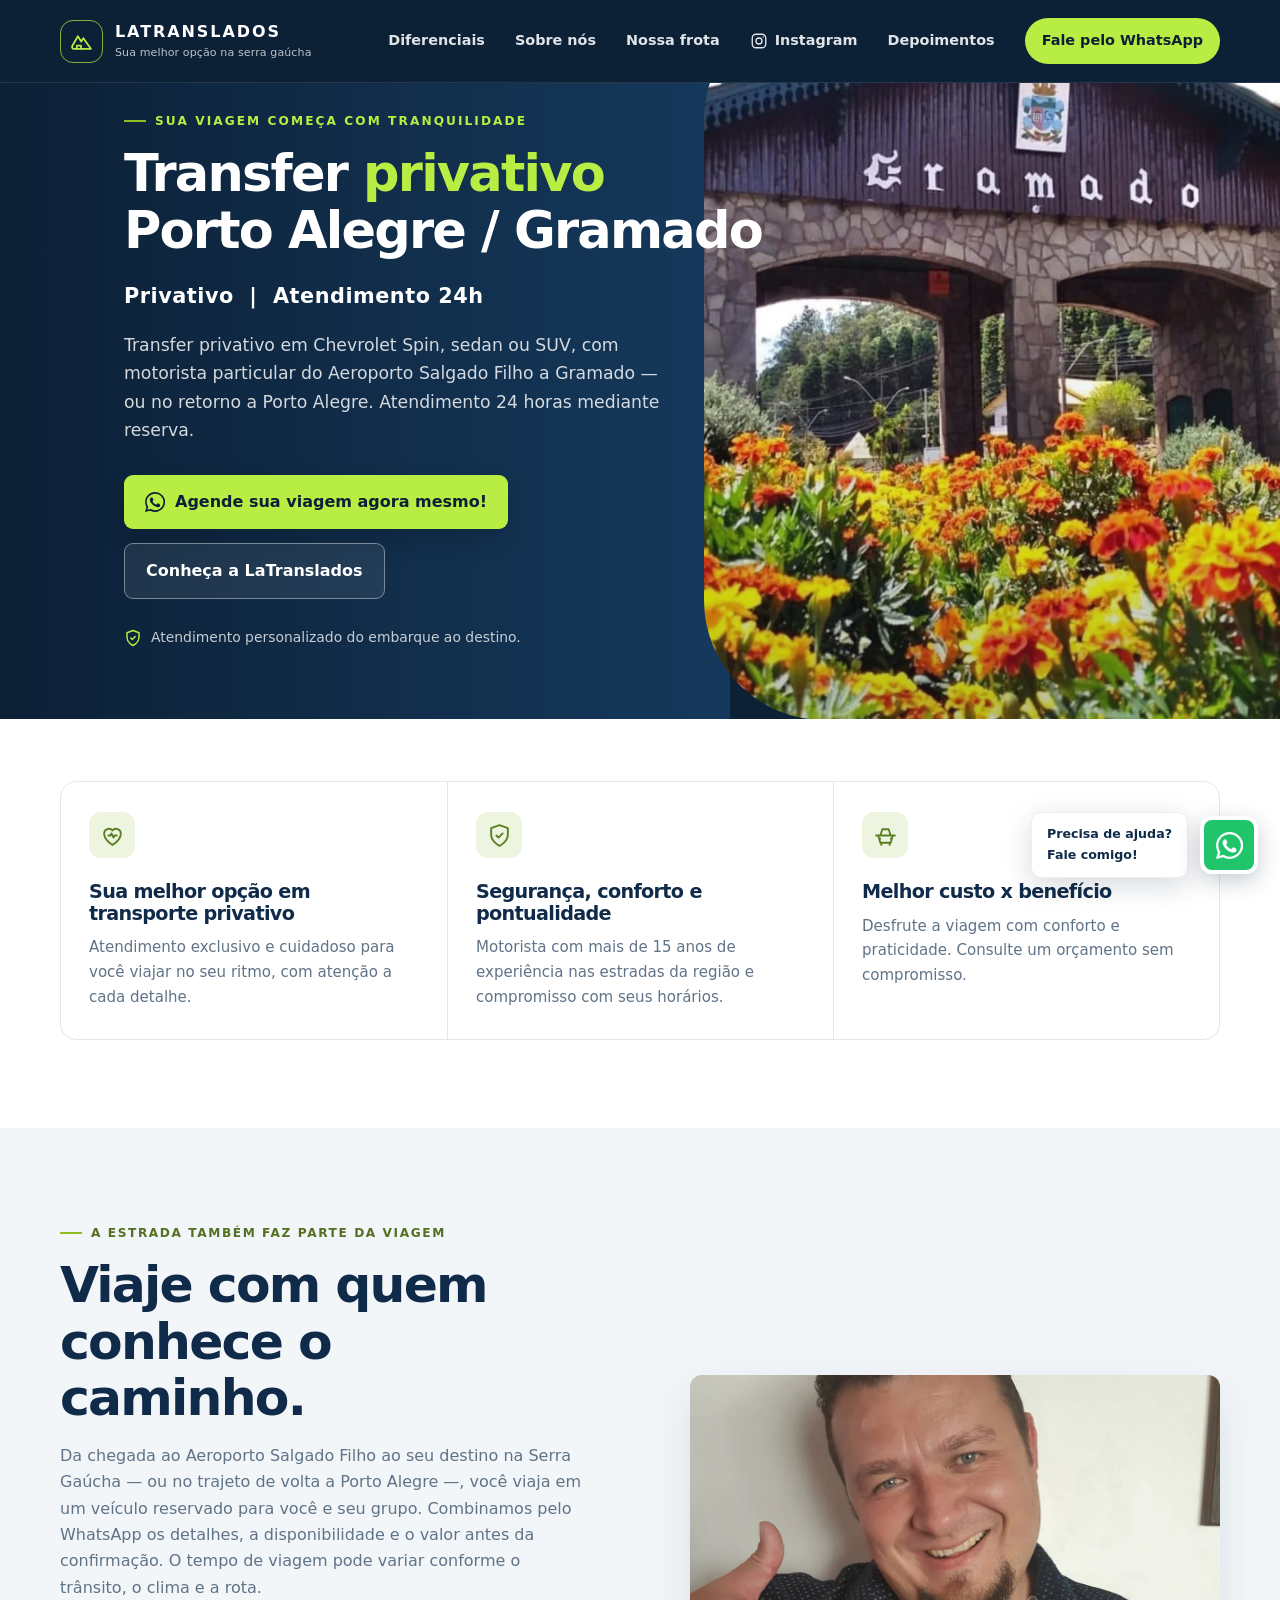
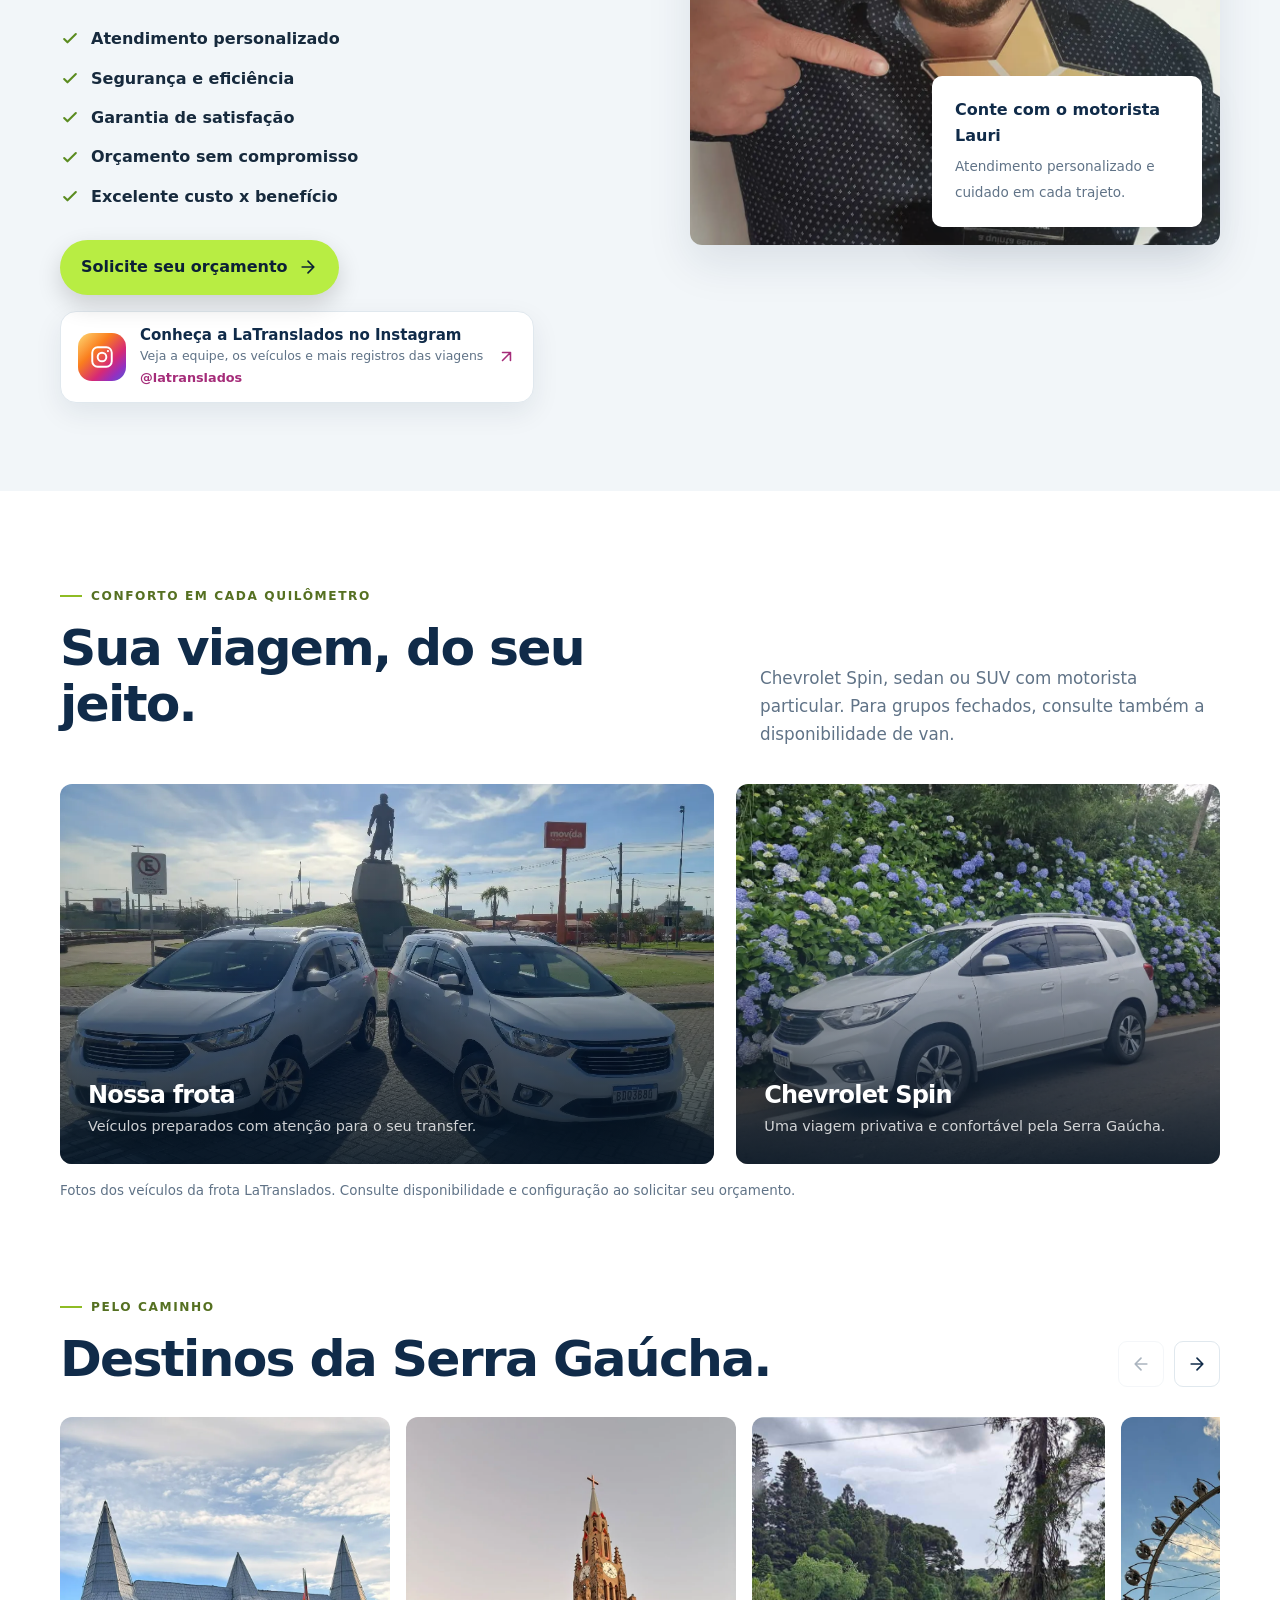
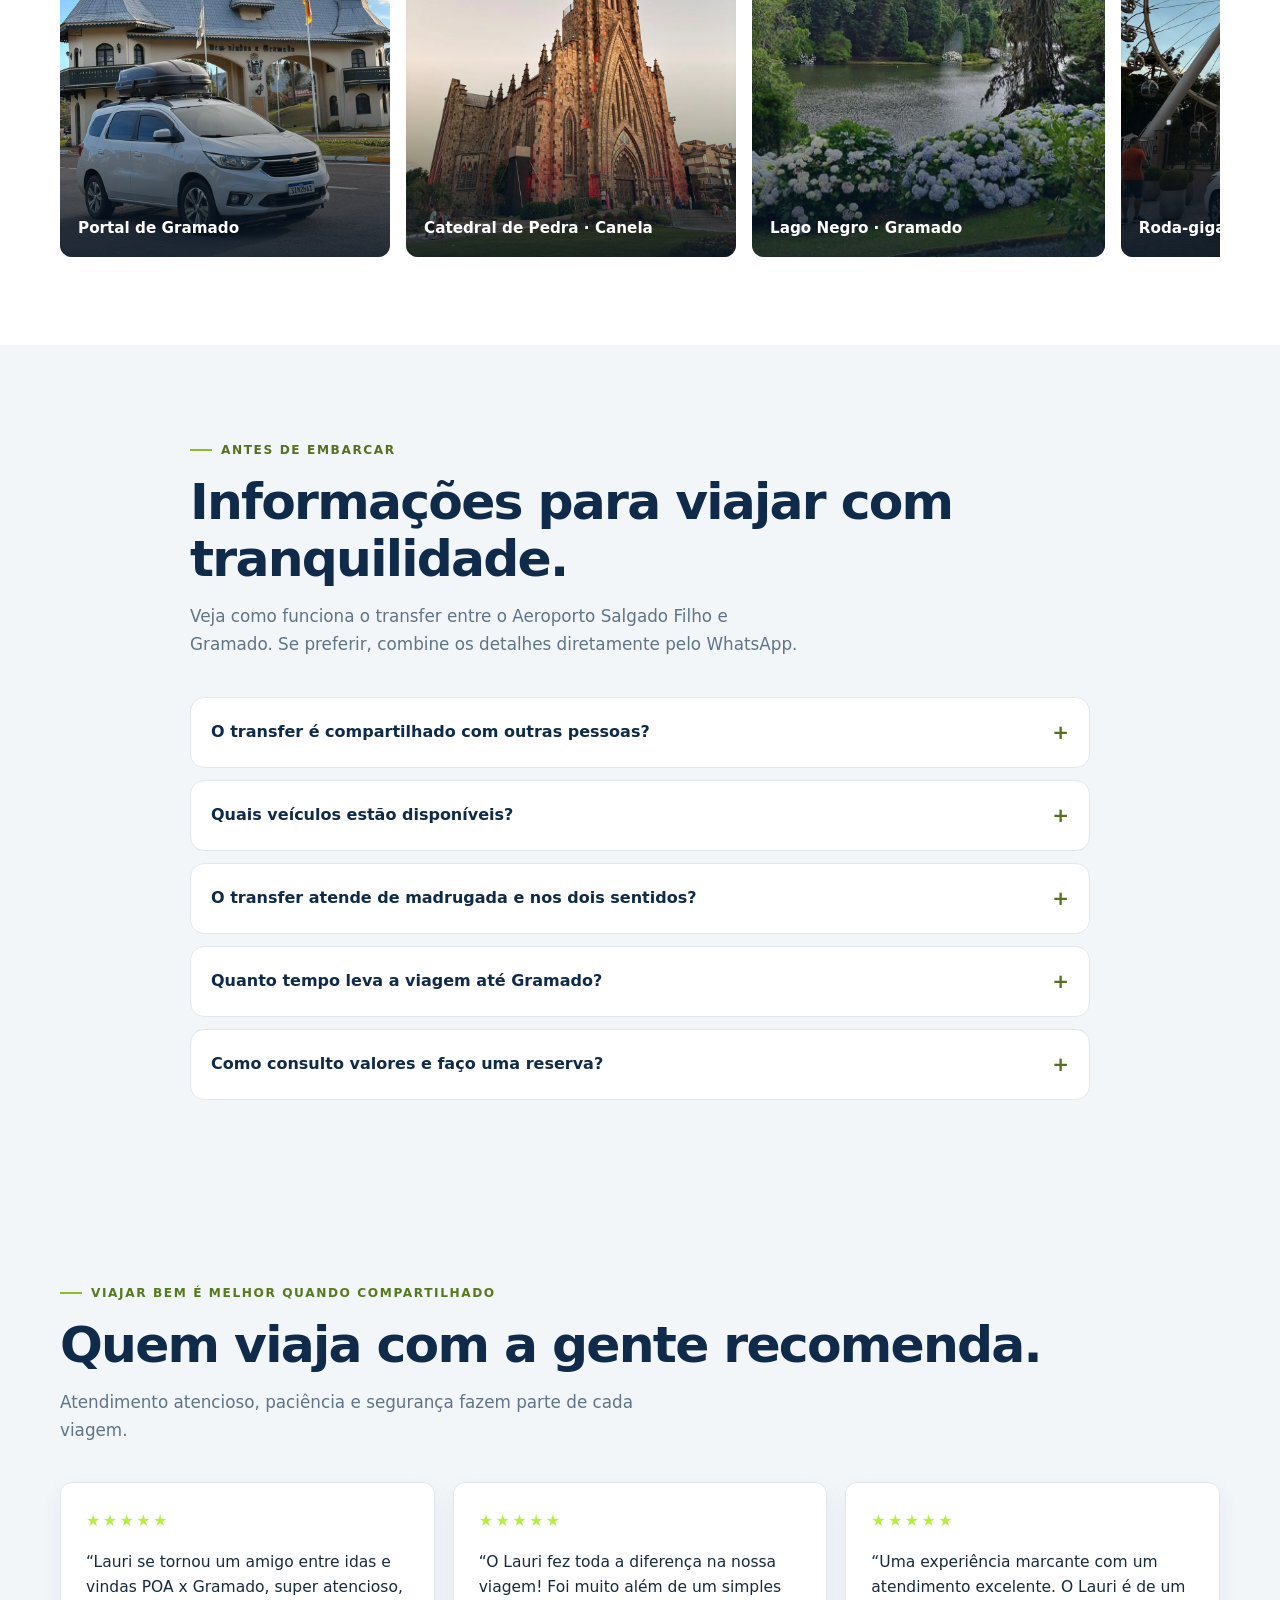
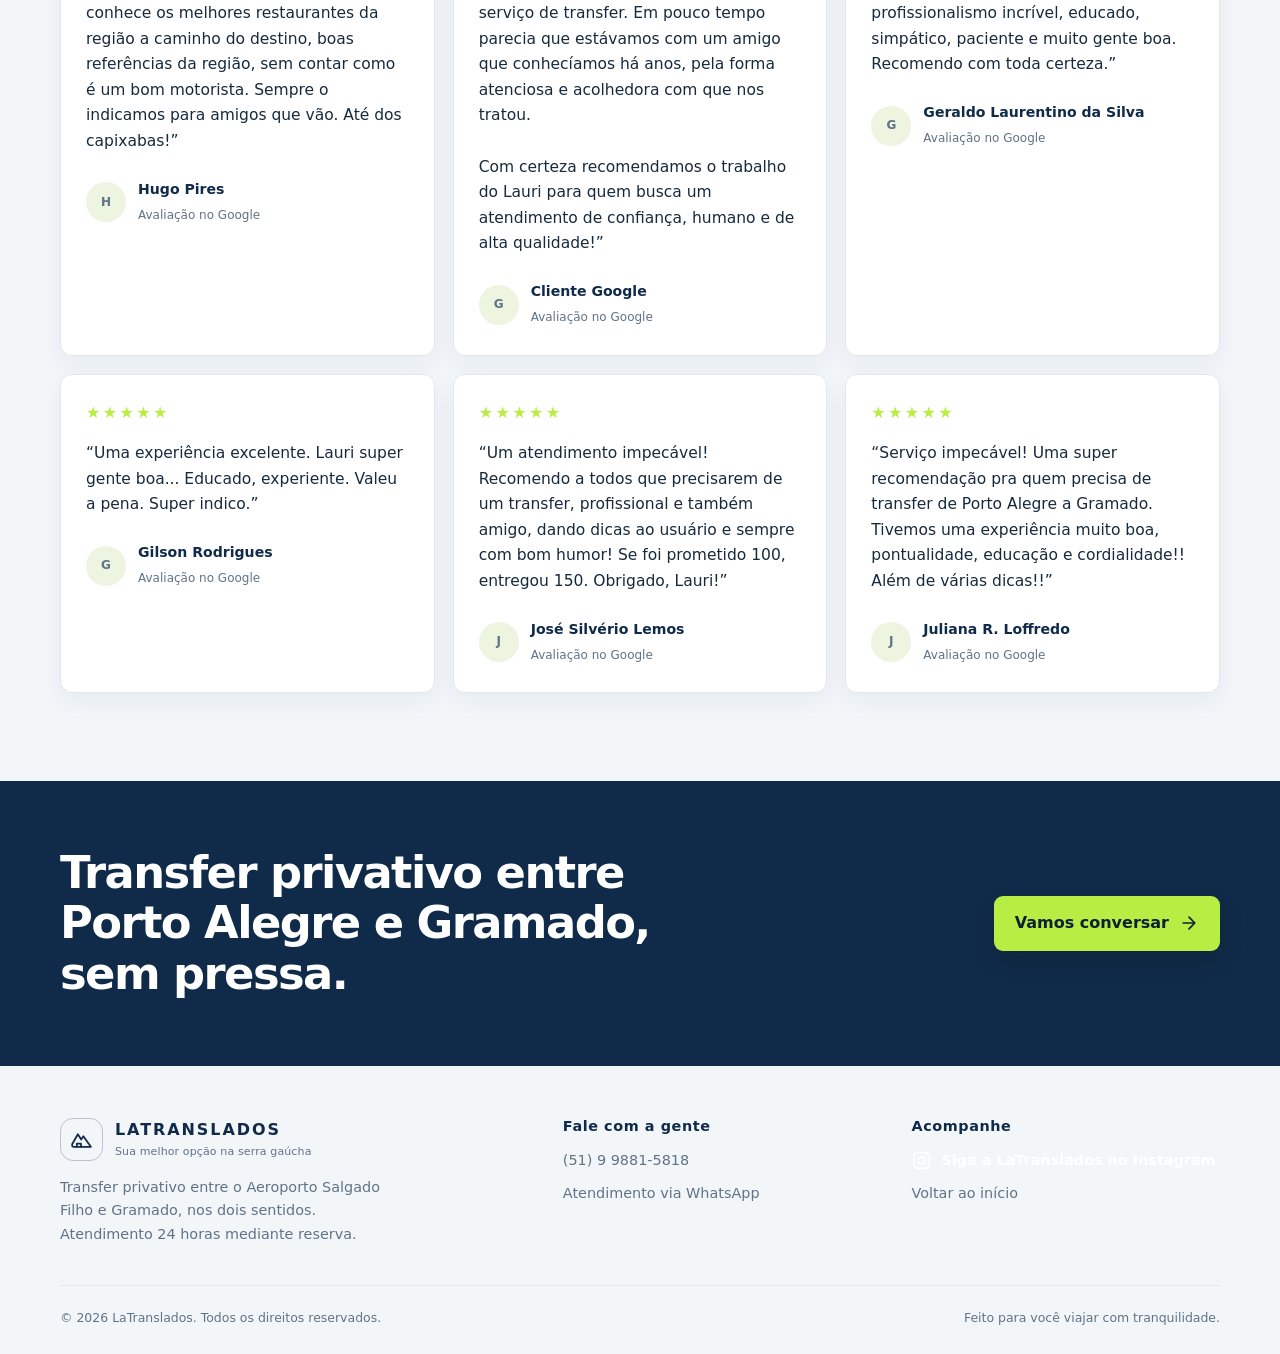
==== commit 82ad843c: "Converte fotos para WebP Fotos da galeria, frota e motorista passam a usar WebP (~24% menores). A fo" ====
--- a/index.html
+++ b/index.html
@@ -218,7 +218,7 @@
         </div>
         <div class="about-visual">
           <!-- Substitua a imagem ilustrativa por uma foto autorizada da equipe com clientes em um ponto turístico. -->
-          <img class="about-photo" src="images/motorista_lauri.jpg" alt="Motorista Lauri, da equipe LaTranslados" width="1080" height="1080" loading="lazy">
+          <img class="about-photo" src="images/motorista_lauri.webp" alt="Motorista Lauri, da equipe LaTranslados" width="1080" height="1080" loading="lazy">
           <div class="photo-caption"><strong>Conte com o motorista Lauri</strong><span>Atendimento personalizado e cuidado em cada trajeto.</span></div>
         </div>
       </div>
@@ -239,7 +239,7 @@
             <div class="fleet-label"><h3>Nossa frota</h3><p>Veículos preparados com atenção para o seu transfer.</p></div>
           </article>
           <article class="fleet-card">
-            <img src="images/spin3.jpg" alt="Chevrolet Spin da LaTranslados junto a hortênsias na Serra Gaúcha" width="1599" height="899" loading="lazy">
+            <img src="images/spin3.webp" alt="Chevrolet Spin da LaTranslados junto a hortênsias na Serra Gaúcha" width="1599" height="899" loading="lazy">
             <div class="fleet-label"><h3>Chevrolet Spin</h3><p>Uma viagem privativa e confortável pela Serra Gaúcha.</p></div>
           </article>
         </div>
@@ -265,11 +265,11 @@
         </div>
         <div class="gallery-track" tabindex="0" role="region" aria-label="Galeria de fotos: role para o lado para ver mais">
           <figure class="gallery-slide">
-            <img src="images/spin-portal-bem-vindos-gramado.jpg" alt="Chevrolet Spin da LaTranslados em frente ao portal Bem-vindos a Gramado" width="960" height="1280" loading="lazy">
+            <img src="images/spin-portal-bem-vindos-gramado.webp" alt="Chevrolet Spin da LaTranslados em frente ao portal Bem-vindos a Gramado" width="960" height="1280" loading="lazy">
             <figcaption>Portal de Gramado</figcaption>
           </figure>
           <figure class="gallery-slide">
-            <img src="images/canela-catedral-de-pedra-entardecer.jpg" alt="Catedral de Pedra de Canela ao entardecer" width="960" height="1280" loading="lazy">
+            <img src="images/canela-catedral-de-pedra-entardecer.webp" alt="Catedral de Pedra de Canela ao entardecer" width="960" height="1280" loading="lazy">
             <figcaption>Catedral de Pedra · Canela</figcaption>
           </figure>
           <figure class="gallery-slide">
@@ -277,19 +277,19 @@
             <figcaption>Lago Negro · Gramado</figcaption>
           </figure>
           <figure class="gallery-slide">
-            <img src="images/gramado-roda-gigante-spin.jpg" alt="Chevrolet Spin estacionada diante de uma roda-gigante ao pôr do sol" width="960" height="1280" loading="lazy">
+            <img src="images/gramado-roda-gigante-spin.webp" alt="Chevrolet Spin estacionada diante de uma roda-gigante ao pôr do sol" width="960" height="1280" loading="lazy">
             <figcaption>Roda-gigante ao pôr do sol</figcaption>
           </figure>
           <figure class="gallery-slide">
-            <img src="images/canela-catedral-de-pedra-noite.jpg" alt="Catedral de Pedra de Canela iluminada à noite" width="960" height="1280" loading="lazy">
+            <img src="images/canela-catedral-de-pedra-noite.webp" alt="Catedral de Pedra de Canela iluminada à noite" width="960" height="1280" loading="lazy">
             <figcaption>Catedral de Pedra à noite</figcaption>
           </figure>
           <figure class="gallery-slide">
-            <img src="images/motorista-lauri-spin-aeroporto.jpg" alt="Motorista Lauri ao lado da Chevrolet Spin em um aeroporto, com um avião ao fundo" width="512" height="288" loading="lazy">
+            <img src="images/motorista-lauri-spin-aeroporto.webp" alt="Motorista Lauri ao lado da Chevrolet Spin em um aeroporto, com um avião ao fundo" width="512" height="288" loading="lazy">
             <figcaption>Lauri, seu motorista</figcaption>
           </figure>
           <figure class="gallery-slide">
-            <img src="images/canela-catedral-de-pedra-dia.jpg" alt="Catedral de Pedra de Canela sob céu azul" width="960" height="1280" loading="lazy">
+            <img src="images/canela-catedral-de-pedra-dia.webp" alt="Catedral de Pedra de Canela sob céu azul" width="960" height="1280" loading="lazy">
             <figcaption>Catedral de Pedra · Canela</figcaption>
           </figure>
         </div>
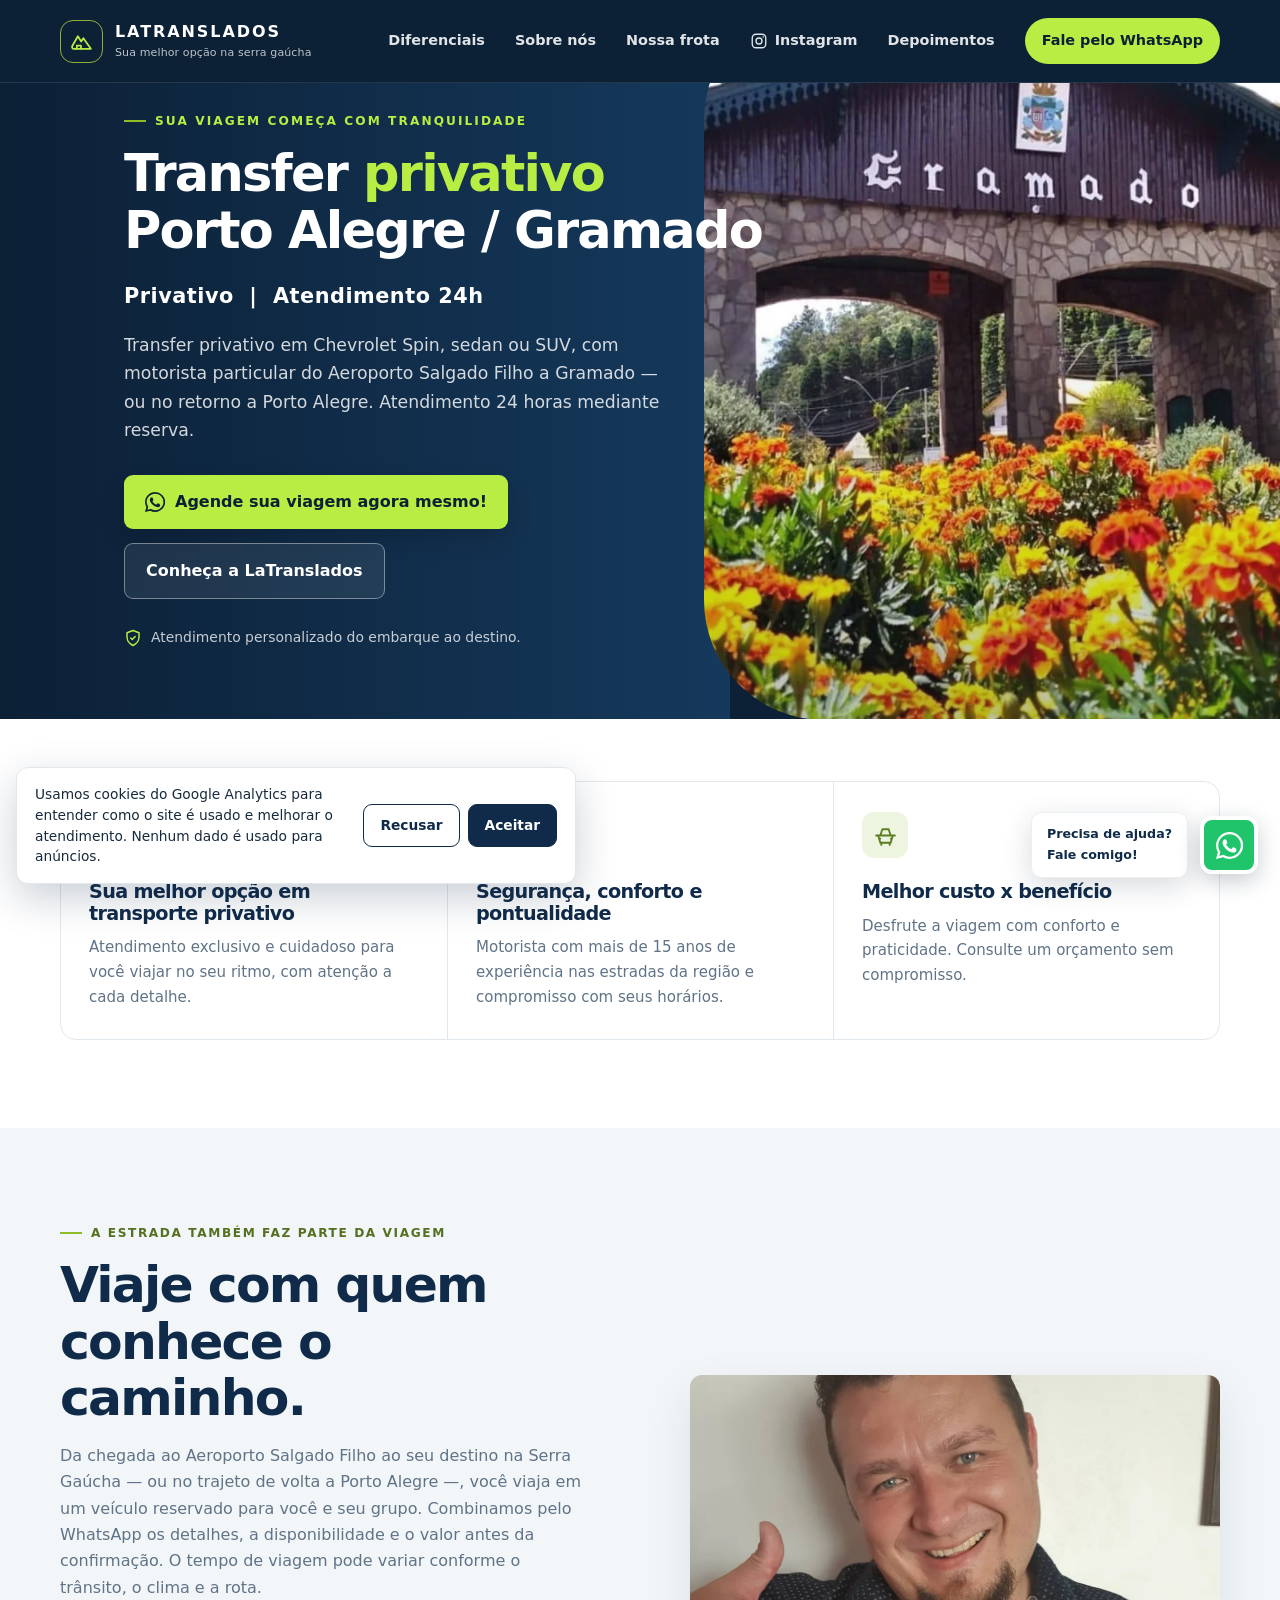
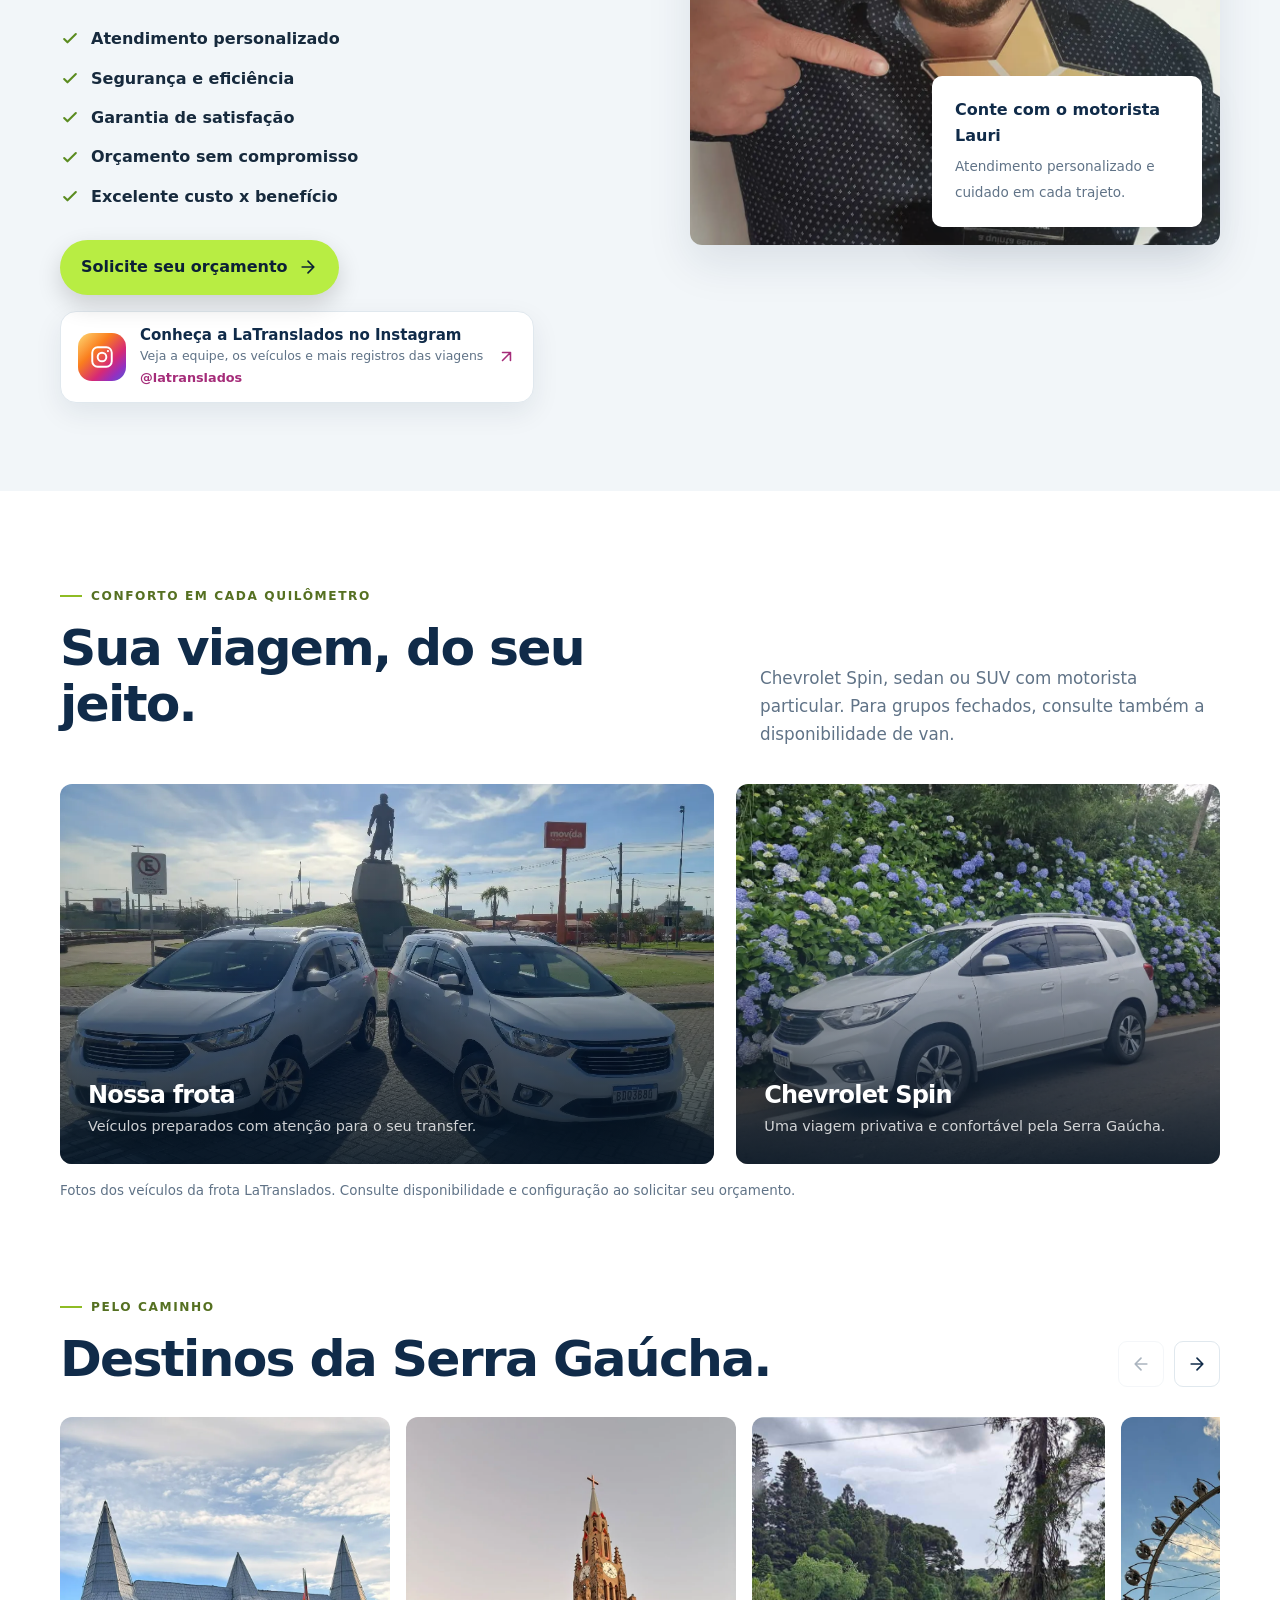
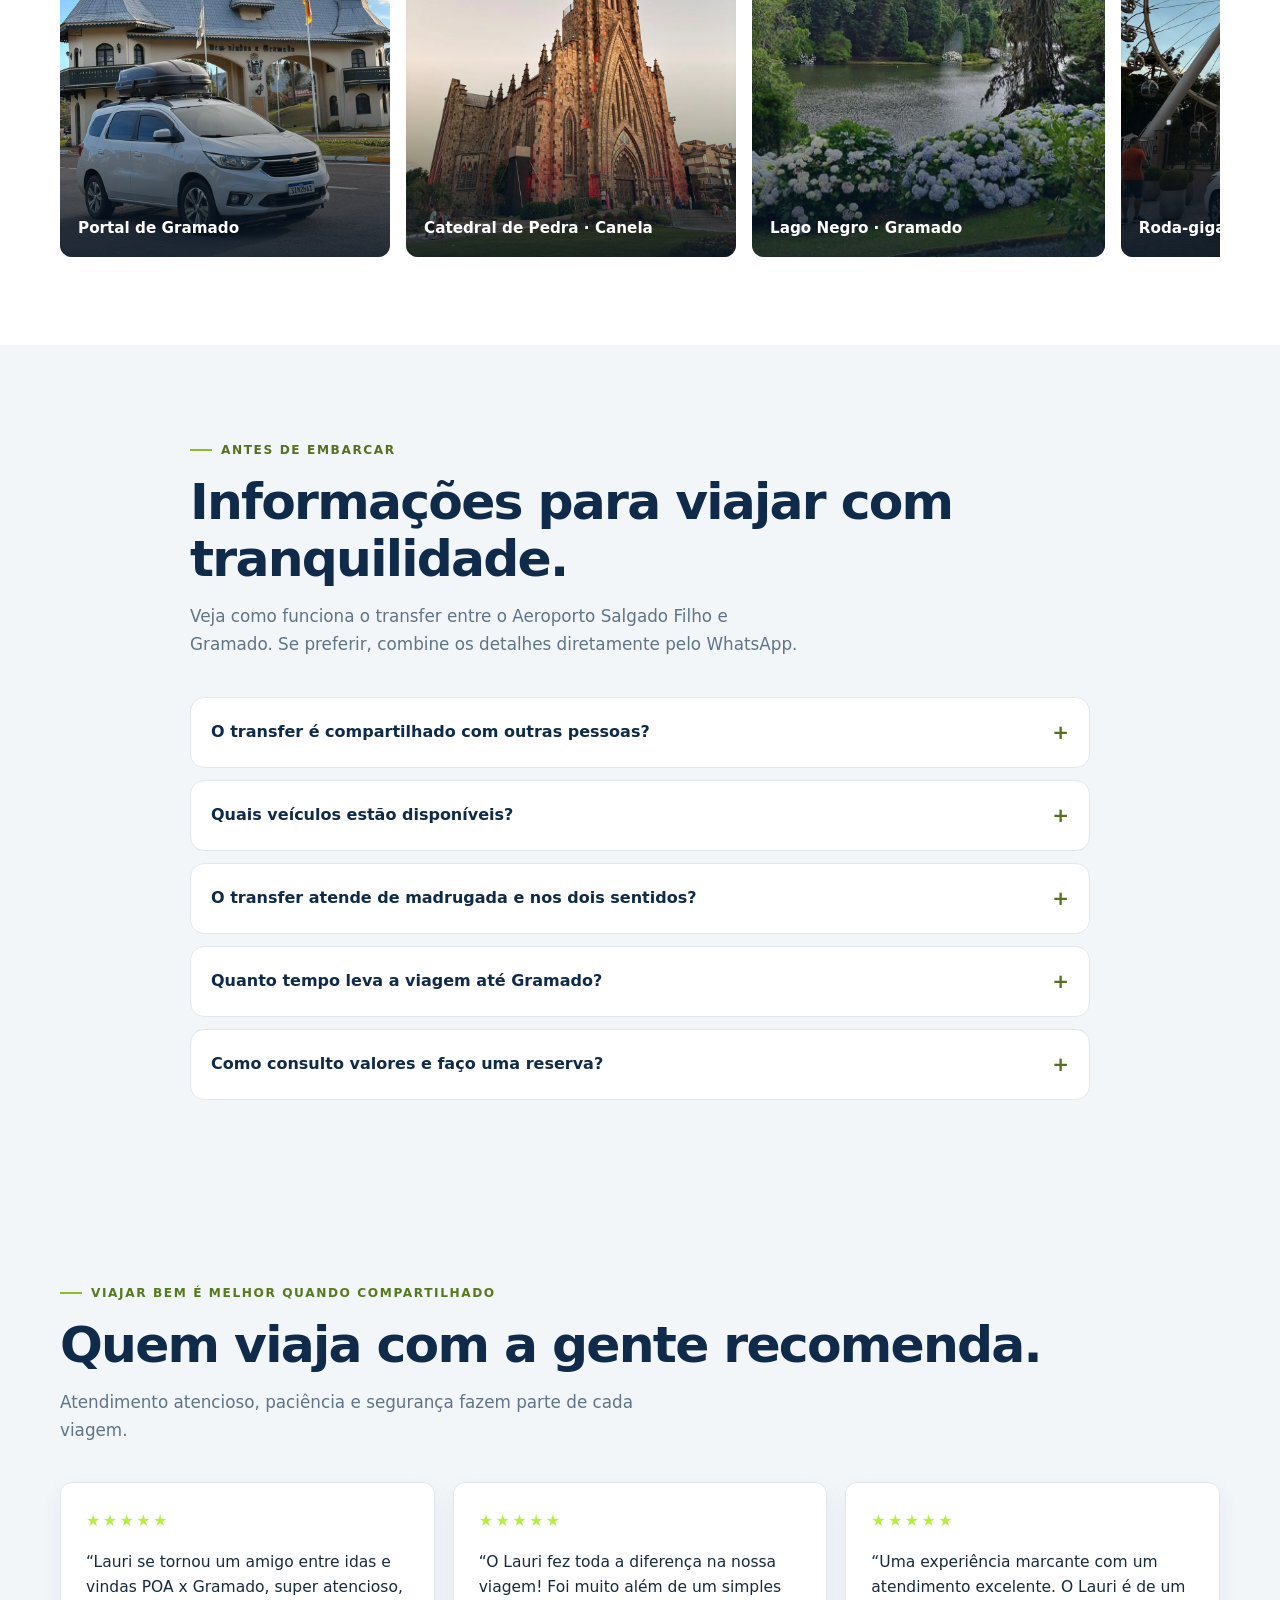
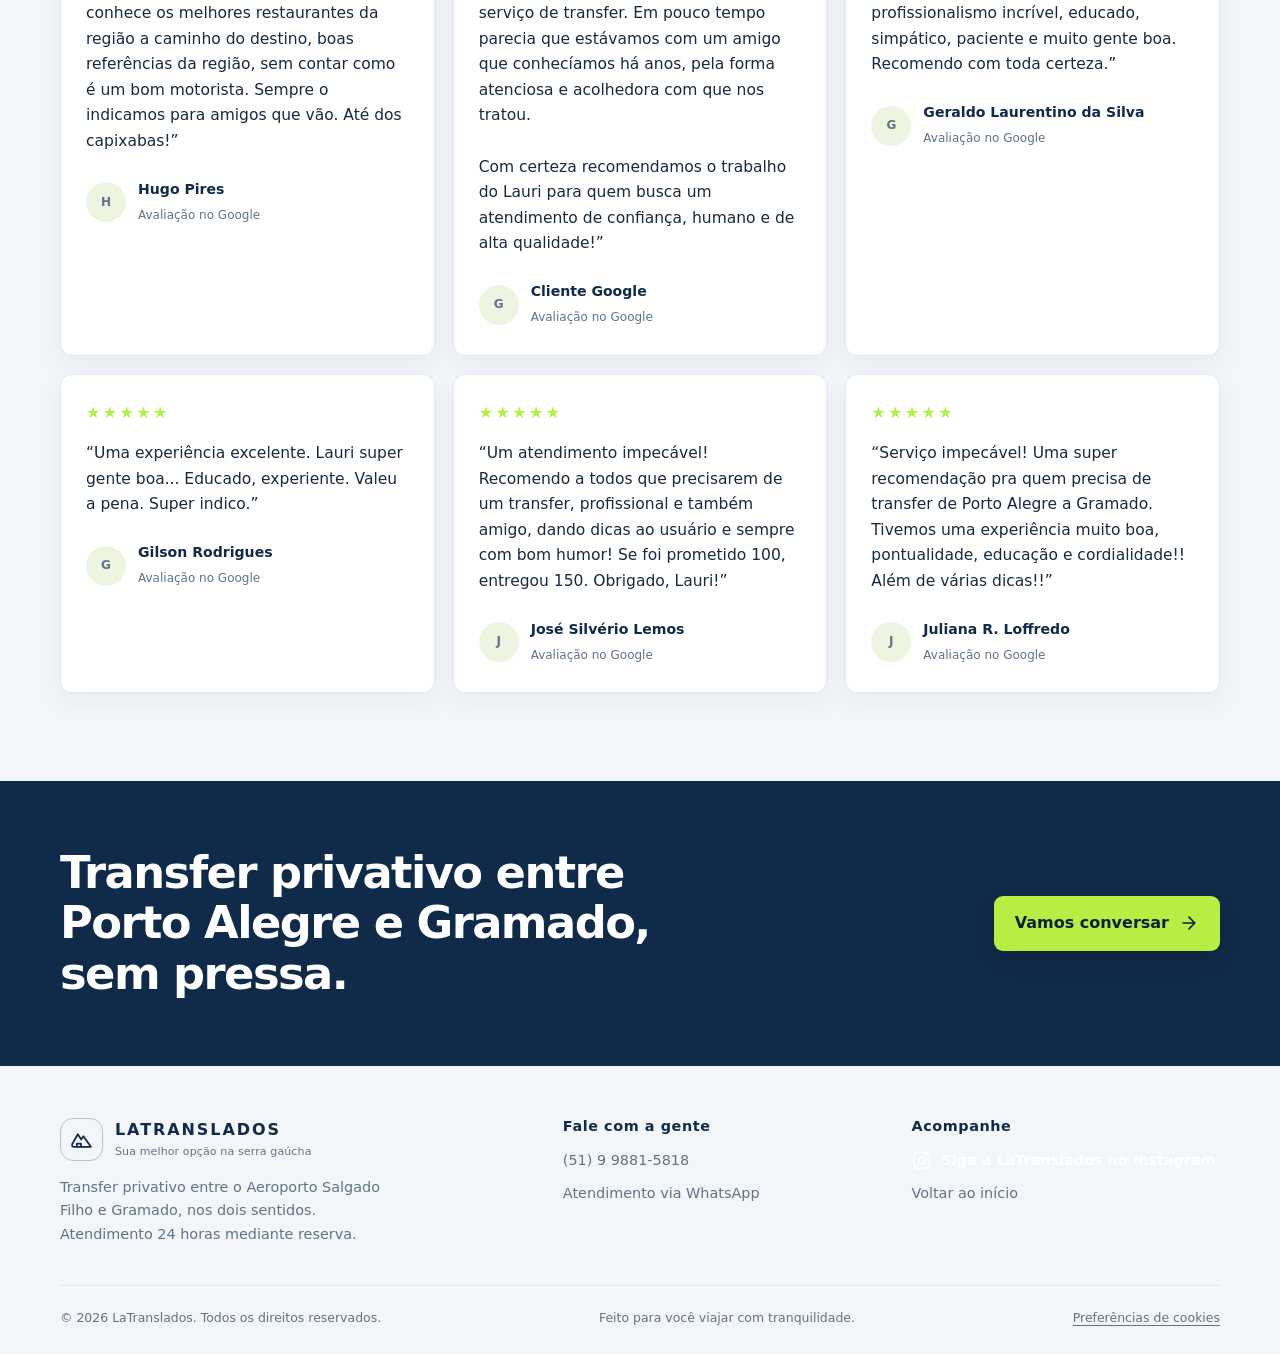
==== commit 517e6826: "Adiciona Google Analytics 4 com consentimento de cookies - GA4 (G-J2D8WCEN0N) com Consent Mode v2: s" ====
--- a/index.html
+++ b/index.html
@@ -26,6 +26,30 @@
   <meta name="twitter:image" content="https://latranslados.com/images/gramado-portico-pedra-flores-horizontal.jpg">
   <link rel="preload" as="image" type="image/webp" href="images/gramado-portico-pedra-flores-horizontal.webp" fetchpriority="high">
   <title>Transfer Aeroporto Porto Alegre ↔ Gramado | LaTranslados</title>
+  <script>
+    // Google Analytics 4 com Consent Mode v2: sem cookies até o visitante aceitar (LGPD).
+    // Só mede no domínio oficial, para a prévia do GitHub Pages e testes locais não poluírem os dados.
+    window.dataLayer = window.dataLayer || [];
+    function gtag() { dataLayer.push(arguments); }
+    (function () {
+      var consent = null;
+      try { consent = localStorage.getItem("lt-cookie-consent"); } catch (e) {}
+      gtag("consent", "default", {
+        ad_storage: "denied",
+        ad_user_data: "denied",
+        ad_personalization: "denied",
+        analytics_storage: consent === "granted" ? "granted" : "denied"
+      });
+      if (location.hostname === "latranslados.com") {
+        var tag = document.createElement("script");
+        tag.async = true;
+        tag.src = "https://www.googletagmanager.com/gtag/js?id=G-J2D8WCEN0N";
+        document.head.appendChild(tag);
+      }
+      gtag("js", new Date());
+      gtag("config", "G-J2D8WCEN0N");
+    })();
+  </script>
   <link rel="stylesheet" href="css/styles.css">
   <link rel="stylesheet" href="css/option3.css">
   <script type="application/ld+json">
@@ -408,9 +432,18 @@
       <div class="footer-bottom">
         <p>© <span id="current-year">2026</span> LaTranslados. Todos os direitos reservados.</p>
         <p>Feito para você viajar com tranquilidade.</p>
+        <button class="cookie-preferences" type="button" data-cookie-open>Preferências de cookies</button>
       </div>
     </div>
   </footer>
+
+  <div class="cookie-banner" role="region" aria-label="Aviso de cookies" hidden>
+    <p>Usamos cookies do Google Analytics para entender como o site é usado e melhorar o atendimento. Nenhum dado é usado para anúncios.</p>
+    <div class="cookie-actions">
+      <button class="cookie-button cookie-button-quiet" type="button" data-cookie-choice="denied">Recusar</button>
+      <button class="cookie-button" type="button" data-cookie-choice="granted">Aceitar</button>
+    </div>
+  </div>
 
   <a class="whatsapp-float" href="https://wa.me/5551998815818?text=Ol%C3%A1%21%20Preciso%20de%20ajuda%20com%20um%20transfer." target="_blank" rel="noopener noreferrer" aria-label="Precisa de ajuda? Fale com a LaTranslados pelo WhatsApp">
     <span class="whatsapp-bubble">Precisa de ajuda?<br>Fale comigo!</span>
--- a/css/option3.css
+++ b/css/option3.css
@@ -140,3 +140,53 @@
 @media (prefers-reduced-motion: reduce) {
   .gallery-track { scroll-behavior: auto; }
 }
+
+/* Faixa de consentimento de cookies (LGPD). */
+.cookie-banner {
+  position: fixed;
+  z-index: 20;
+  bottom: 16px;
+  left: 16px;
+  display: flex;
+  max-width: 560px;
+  align-items: center;
+  gap: 18px;
+  padding: 16px 18px;
+  border: 1px solid var(--line);
+  border-radius: 12px;
+  background: white;
+  box-shadow: 0 14px 40px rgb(16 43 73 / 22%);
+  color: var(--ink);
+}
+.cookie-banner[hidden] { display: none; }
+.cookie-banner p { margin: 0; font-size: .86rem; line-height: 1.5; }
+.cookie-actions { display: flex; flex: 0 0 auto; gap: 8px; }
+.cookie-button {
+  min-height: 42px;
+  padding: 9px 16px;
+  border: 1px solid var(--navy);
+  border-radius: 9px;
+  background: var(--navy);
+  color: white;
+  font-size: .86rem;
+  font-weight: 800;
+  cursor: pointer;
+}
+.cookie-button:hover { background: var(--blue); border-color: var(--blue); }
+.cookie-button-quiet { background: white; color: var(--navy); }
+.cookie-button-quiet:hover { background: var(--mist); border-color: var(--navy); }
+.cookie-preferences {
+  padding: 0;
+  border: 0;
+  background: none;
+  color: inherit;
+  font-size: inherit;
+  text-decoration: underline;
+  text-underline-offset: 3px;
+  cursor: pointer;
+}
+.cookie-preferences:hover { color: var(--blue); }
+@media (max-width: 600px) {
+  .cookie-banner { right: 12px; bottom: 12px; left: 12px; flex-direction: column; align-items: stretch; gap: 12px; }
+  .cookie-actions .cookie-button { flex: 1; }
+}
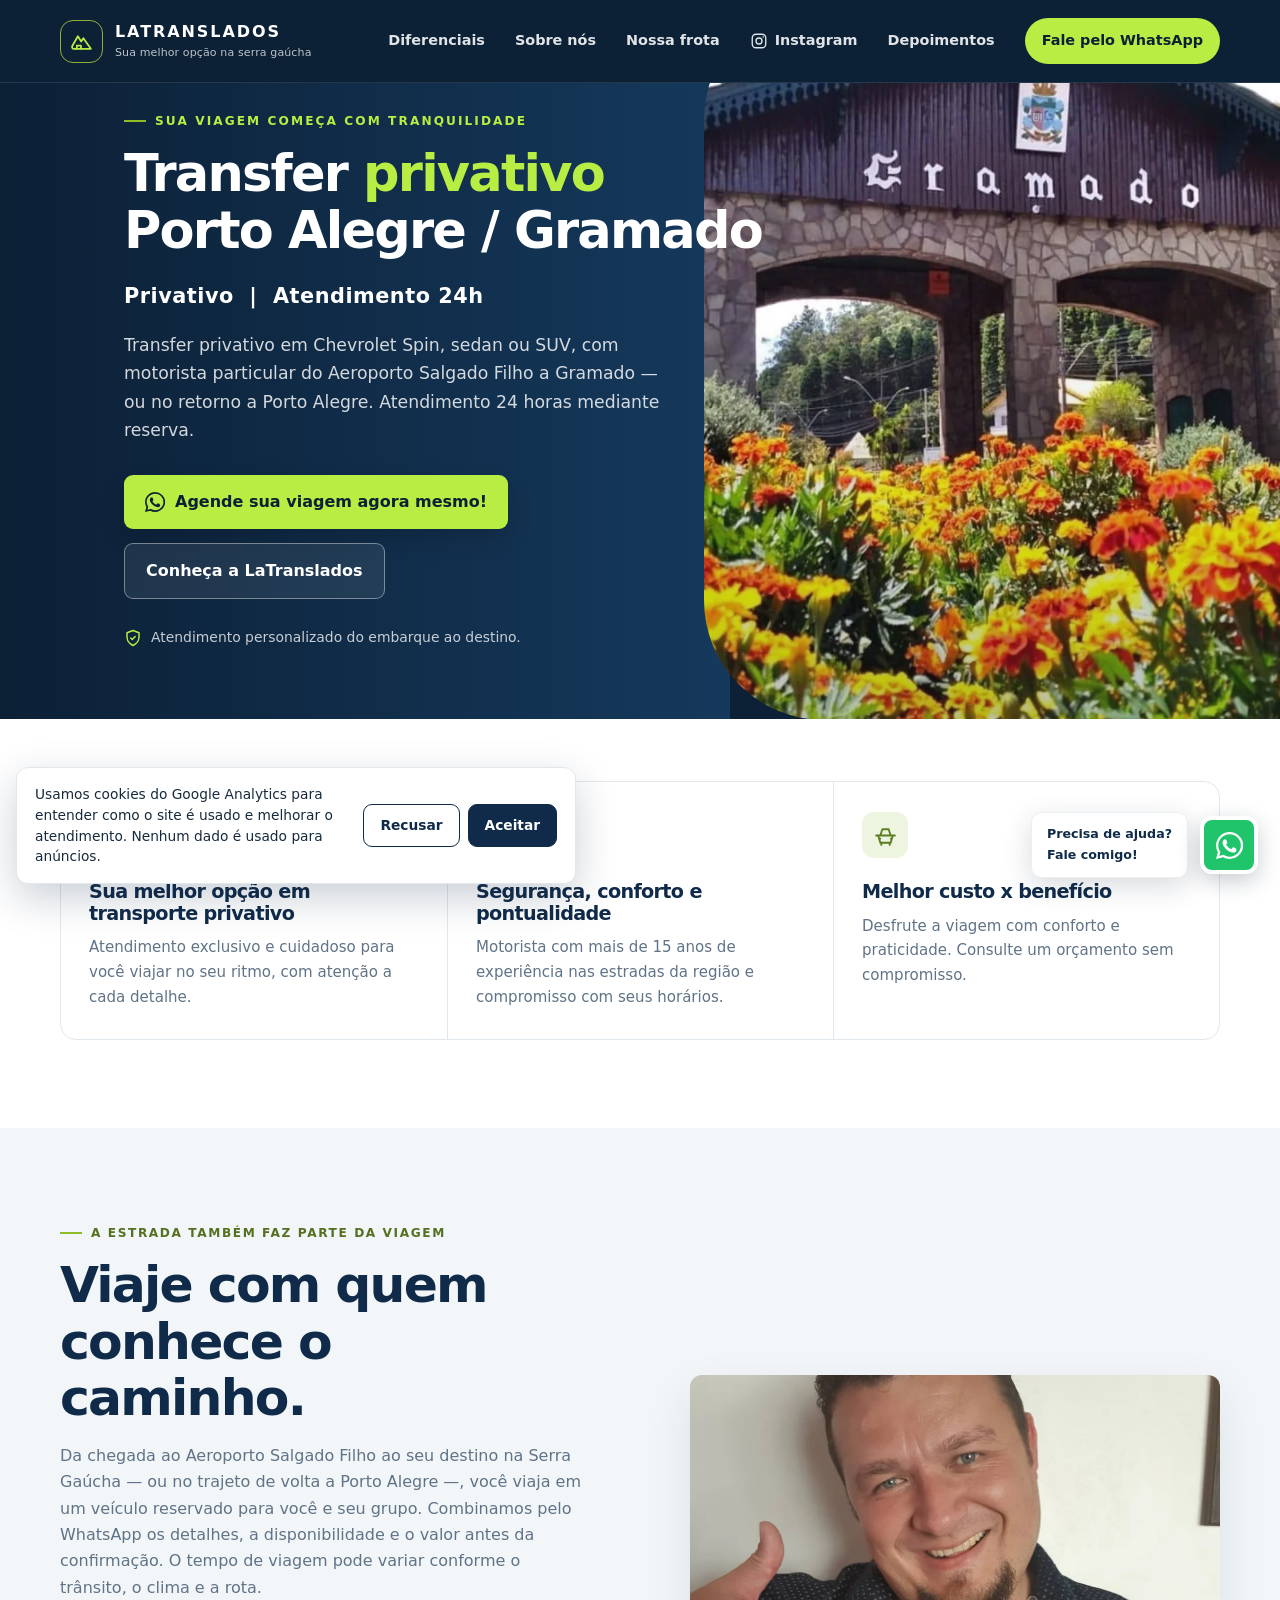
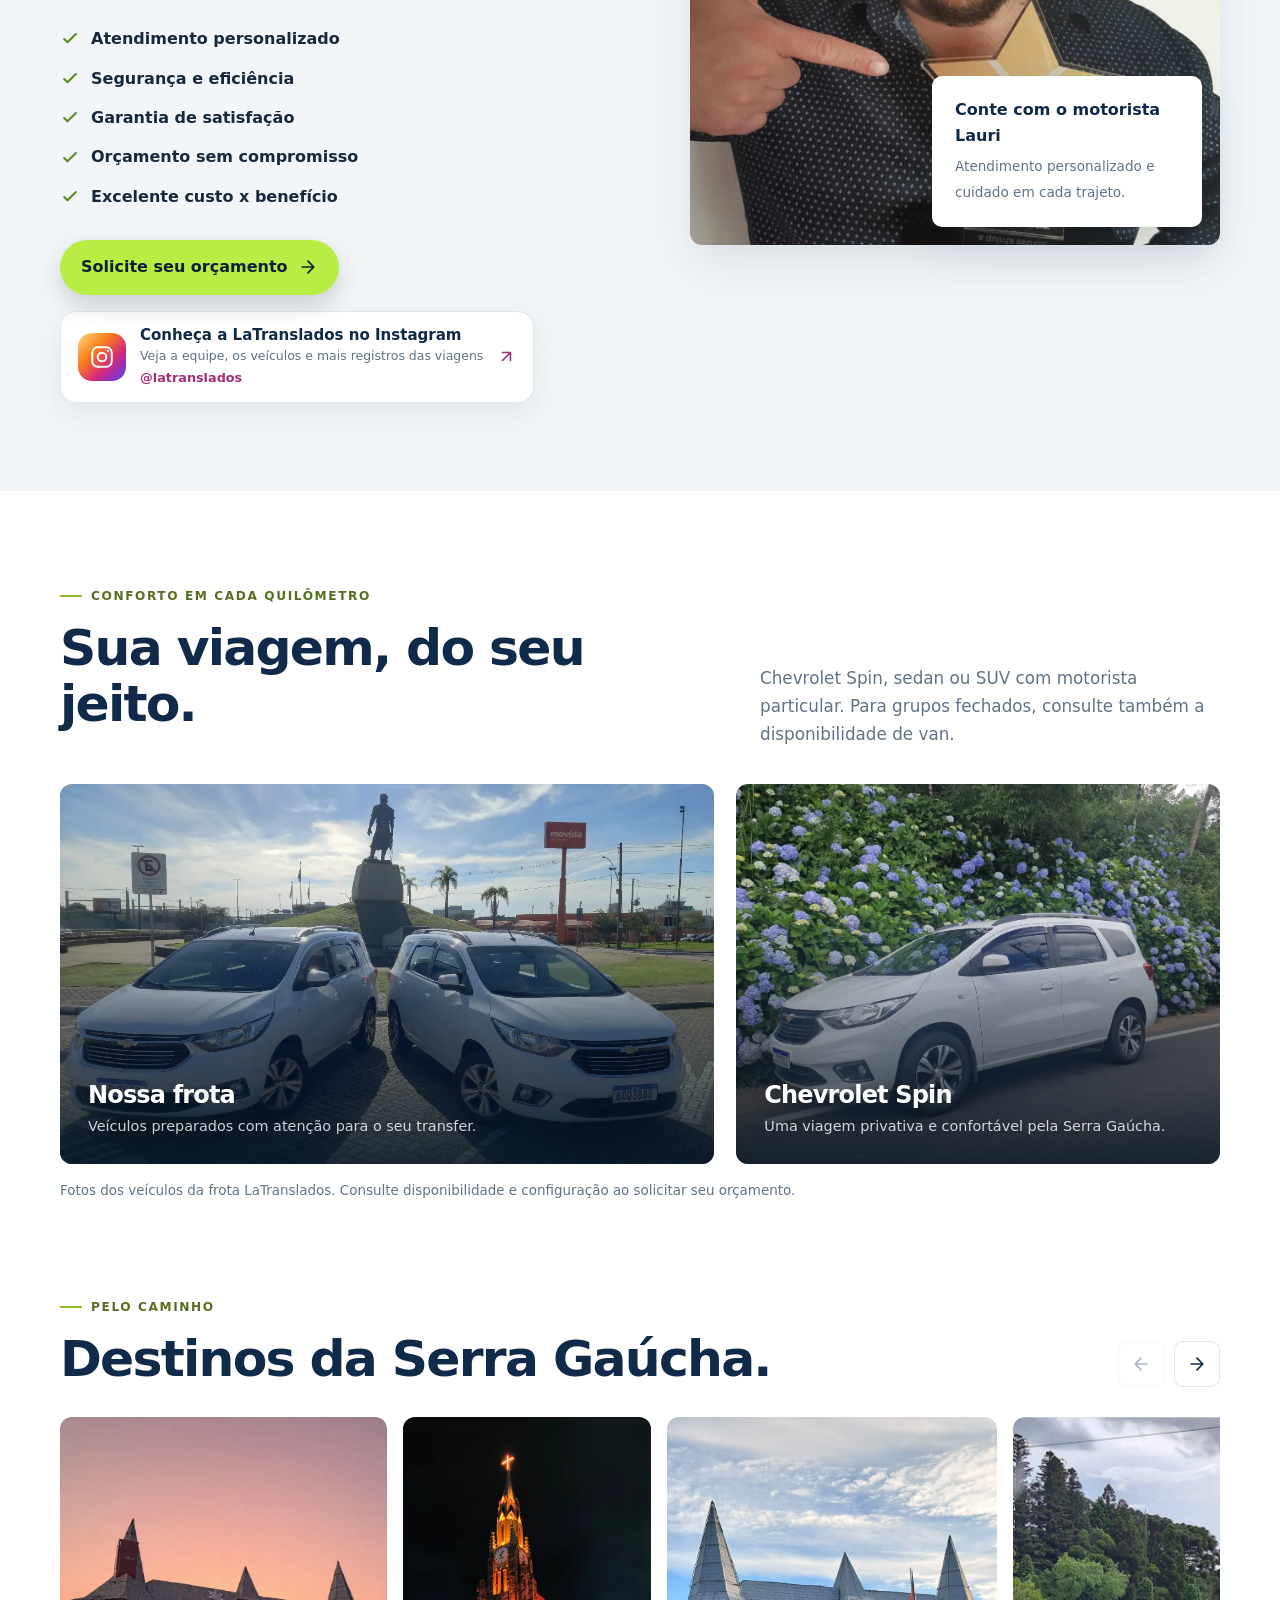
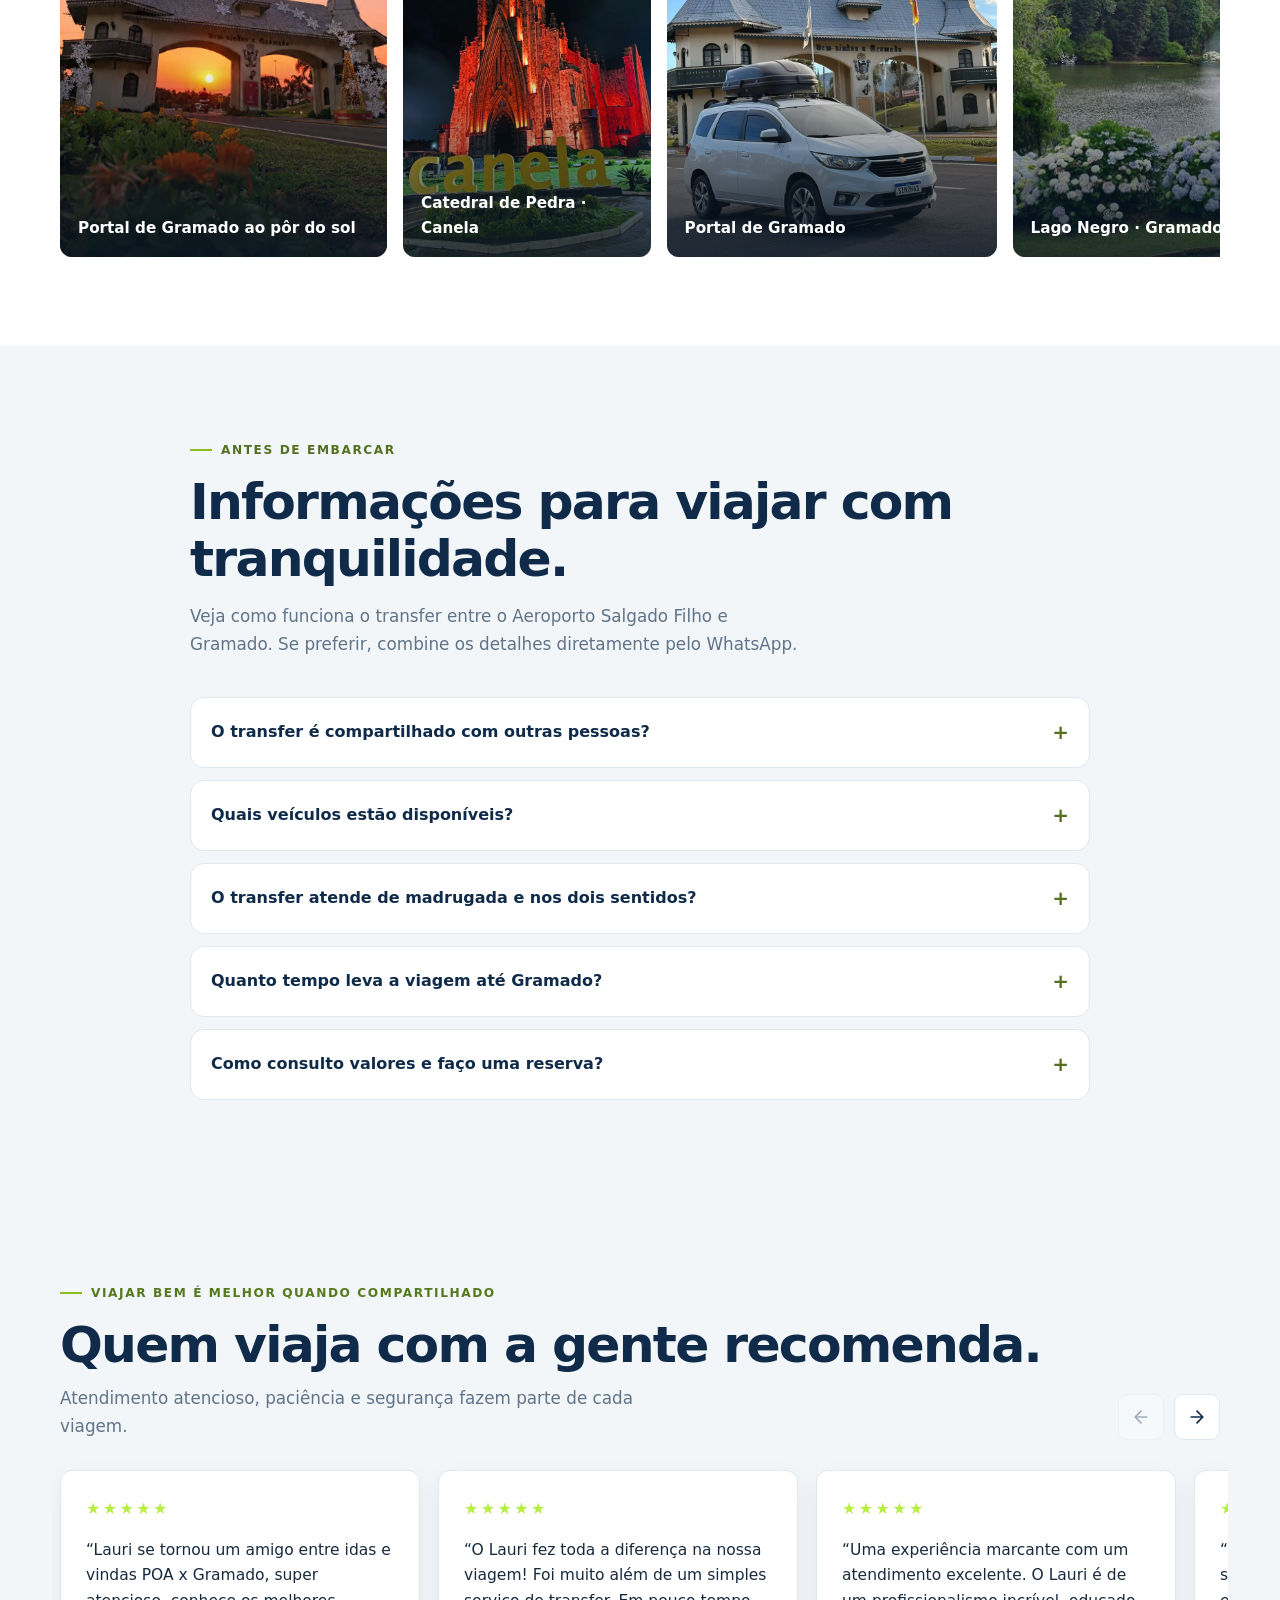
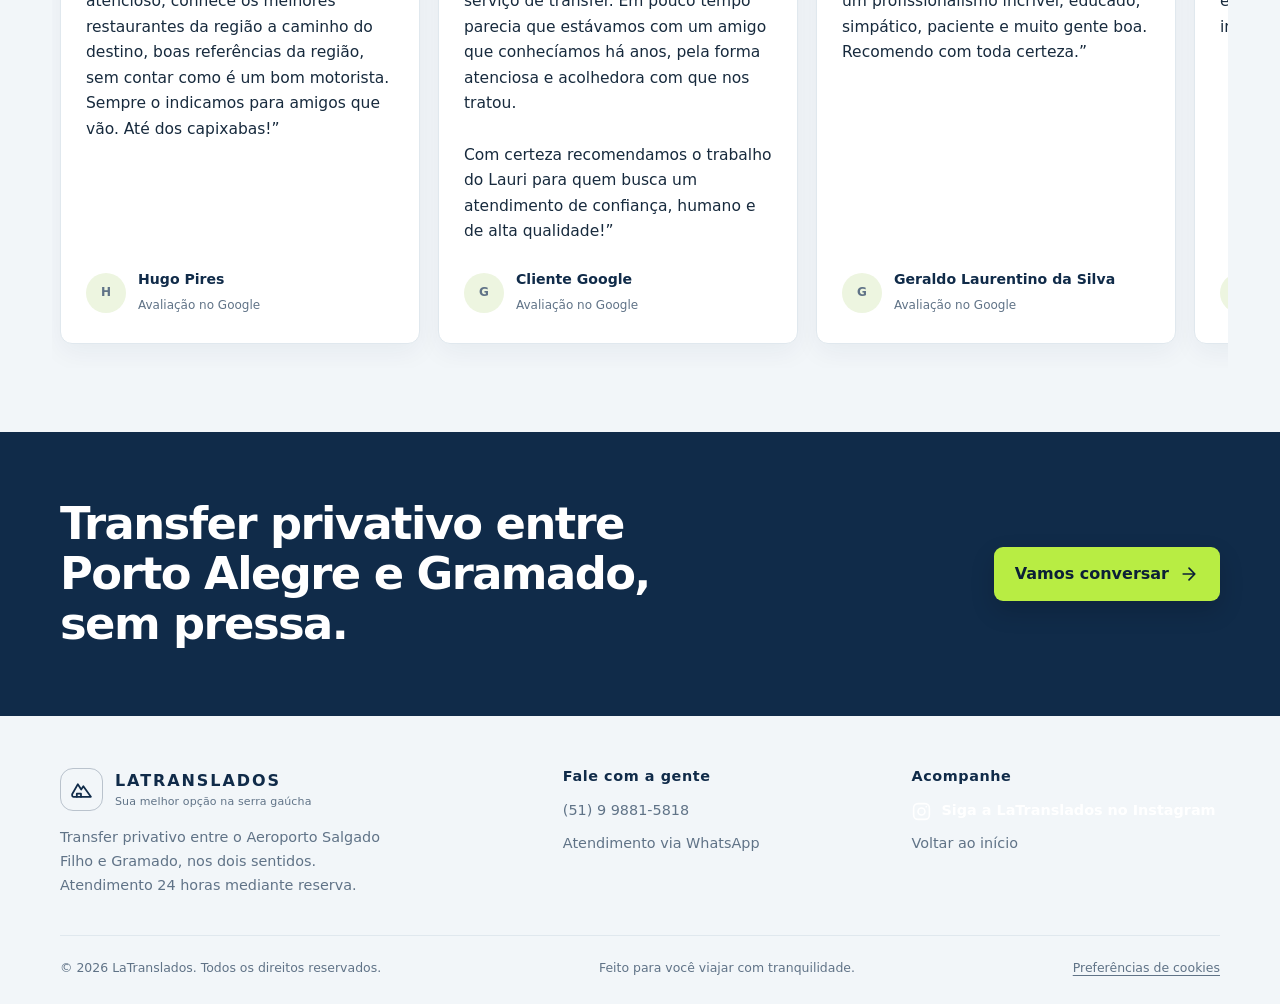
==== commit b49cf354: "Galeria com novas fotos e depoimentos em carrossel - 4 fotos novas (portal de Gramado ao pôr do sol," ====
--- a/index.html
+++ b/index.html
@@ -271,7 +271,7 @@
       </div>
     </section>
 
-    <section class="section gallery" id="galeria" aria-labelledby="gallery-title">
+    <section class="section gallery" id="galeria" aria-labelledby="gallery-title" data-carousel>
       <div class="container">
         <div class="gallery-heading">
           <div>
@@ -279,33 +279,45 @@
             <h2 id="gallery-title">Destinos da Serra Gaúcha.</h2>
           </div>
           <div class="gallery-controls">
-            <button class="gallery-button" type="button" data-gallery-prev aria-label="Foto anterior">
+            <button class="gallery-button" type="button" data-carousel-prev aria-label="Foto anterior">
               <svg viewBox="0 0 24 24" fill="none" stroke="currentColor" stroke-width="2" stroke-linecap="round" stroke-linejoin="round" aria-hidden="true"><path d="M19 12H5M12 19l-7-7 7-7"/></svg>
             </button>
-            <button class="gallery-button" type="button" data-gallery-next aria-label="Próxima foto">
+            <button class="gallery-button" type="button" data-carousel-next aria-label="Próxima foto">
               <svg viewBox="0 0 24 24" fill="none" stroke="currentColor" stroke-width="2" stroke-linecap="round" stroke-linejoin="round" aria-hidden="true"><path d="M5 12h14M12 5l7 7-7 7"/></svg>
             </button>
           </div>
         </div>
-        <div class="gallery-track" tabindex="0" role="region" aria-label="Galeria de fotos: role para o lado para ver mais">
+        <div class="gallery-track" data-carousel-track tabindex="0" role="region" aria-label="Galeria de fotos: role para o lado para ver mais">
+          <figure class="gallery-slide">
+            <img src="images/gramado-portal-bem-vindos-por-do-sol.webp" alt="Portal Bem-vindos a Gramado ao pôr do sol, com decoração de Natal" width="880" height="1184" loading="lazy">
+            <figcaption>Portal de Gramado ao pôr do sol</figcaption>
+          </figure>
+          <figure class="gallery-slide">
+            <img src="images/canela-catedral-de-pedra-noite-letreiro.webp" alt="Catedral de Pedra de Canela iluminada à noite, com o letreiro da cidade" width="720" height="1280" loading="lazy">
+            <figcaption>Catedral de Pedra · Canela</figcaption>
+          </figure>
           <figure class="gallery-slide">
             <img src="images/spin-portal-bem-vindos-gramado.webp" alt="Chevrolet Spin da LaTranslados em frente ao portal Bem-vindos a Gramado" width="960" height="1280" loading="lazy">
             <figcaption>Portal de Gramado</figcaption>
           </figure>
           <figure class="gallery-slide">
-            <img src="images/canela-catedral-de-pedra-entardecer.webp" alt="Catedral de Pedra de Canela ao entardecer" width="960" height="1280" loading="lazy">
-            <figcaption>Catedral de Pedra · Canela</figcaption>
-          </figure>
-          <figure class="gallery-slide">
             <img src="images/gramado-lago-negro-hortensias.jpg" alt="Lago Negro cercado de hortênsias e araucárias em Gramado" width="720" height="898" loading="lazy">
             <figcaption>Lago Negro · Gramado</figcaption>
           </figure>
           <figure class="gallery-slide">
+            <img src="images/canela-portal-sonho-de-natal.webp" alt="Pórtico de Canela iluminado para o Sonho de Natal" width="960" height="1280" loading="lazy">
+            <figcaption>Sonho de Natal · Canela</figcaption>
+          </figure>
+          <figure class="gallery-slide">
+            <img src="images/canela-catedral-de-pedra-entardecer.webp" alt="Catedral de Pedra de Canela ao entardecer" width="960" height="1280" loading="lazy">
+            <figcaption>Catedral de Pedra ao entardecer</figcaption>
+          </figure>
+          <figure class="gallery-slide">
             <img src="images/gramado-roda-gigante-spin.webp" alt="Chevrolet Spin estacionada diante de uma roda-gigante ao pôr do sol" width="960" height="1280" loading="lazy">
             <figcaption>Roda-gigante ao pôr do sol</figcaption>
           </figure>
           <figure class="gallery-slide">
-            <img src="images/canela-catedral-de-pedra-noite.webp" alt="Catedral de Pedra de Canela iluminada à noite" width="960" height="1280" loading="lazy">
+            <img src="images/canela-catedral-de-pedra-noite-flores.webp" alt="Catedral de Pedra de Canela iluminada à noite, com canteiro de flores" width="960" height="1280" loading="lazy">
             <figcaption>Catedral de Pedra à noite</figcaption>
           </figure>
           <figure class="gallery-slide">
@@ -350,12 +362,24 @@
       </div>
     </section>
 
-    <section class="section testimonials" id="avaliacoes" aria-labelledby="reviews-title">
+    <section class="section testimonials" id="avaliacoes" aria-labelledby="reviews-title" data-carousel>
       <div class="container">
-        <p class="eyebrow">Viajar bem é melhor quando compartilhado</p>
-        <h2 id="reviews-title">Quem viaja com a gente recomenda.</h2>
-        <p class="section-intro">Atendimento atencioso, paciência e segurança fazem parte de cada viagem.</p>
-        <div class="review-grid">
+        <div class="gallery-heading">
+          <div>
+            <p class="eyebrow">Viajar bem é melhor quando compartilhado</p>
+            <h2 id="reviews-title">Quem viaja com a gente recomenda.</h2>
+            <p class="section-intro">Atendimento atencioso, paciência e segurança fazem parte de cada viagem.</p>
+          </div>
+          <div class="gallery-controls">
+            <button class="gallery-button" type="button" data-carousel-prev aria-label="Avaliação anterior">
+              <svg viewBox="0 0 24 24" fill="none" stroke="currentColor" stroke-width="2" stroke-linecap="round" stroke-linejoin="round" aria-hidden="true"><path d="M19 12H5M12 19l-7-7 7-7"/></svg>
+            </button>
+            <button class="gallery-button" type="button" data-carousel-next aria-label="Próxima avaliação">
+              <svg viewBox="0 0 24 24" fill="none" stroke="currentColor" stroke-width="2" stroke-linecap="round" stroke-linejoin="round" aria-hidden="true"><path d="M5 12h14M12 5l7 7-7 7"/></svg>
+            </button>
+          </div>
+        </div>
+        <div class="review-track" data-carousel-track tabindex="0" role="region" aria-label="Avaliações de clientes: role para o lado para ver mais">
           <article class="review-card">
             <div class="stars" aria-label="5 de 5 estrelas">★★★★★</div>
             <blockquote>“Lauri se tornou um amigo entre idas e vindas POA x Gramado, super atencioso, conhece os melhores restaurantes da região a caminho do destino, boas referências da região, sem contar como é um bom motorista. Sempre o indicamos para amigos que vão. Até dos capixabas!”</blockquote>
--- a/css/option3.css
+++ b/css/option3.css
@@ -76,7 +76,8 @@
     @media (max-width: 780px) {
       .hero { min-height: 760px; }
       .hero::before { inset: 0; background: linear-gradient(90deg, rgb(8 27 47 / 88%), rgb(8 27 47 / 53%)); }
-      .hero::after { inset: 0; border-radius: 0; background: linear-gradient(90deg, rgb(8 27 47 / 55%), rgb(8 27 47 / 20%)), url("../images/gramado-portico-pedra-flores-horizontal.webp") center / cover no-repeat; }
+      /* No celular o texto fica sobre a foto: ela aparece suave sobre o fundo azul para manter a leitura. */
+      .hero::after { inset: 0; border-radius: 0; background: url("../images/gramado-portico-pedra-flores-horizontal.webp") center / cover no-repeat; opacity: .2; }
       .hero-content { padding-top: 110px; }
       .benefit-grid { grid-template-columns: 1fr; }
       .benefit-card + .benefit-card { border-top: 1px solid var(--line); border-left: 0; }
@@ -190,3 +191,35 @@
   .cookie-banner { right: 12px; bottom: 12px; left: 12px; flex-direction: column; align-items: stretch; gap: 12px; }
   .cookie-actions .cookie-button { flex: 1; }
 }
+
+/* Depoimentos em carrossel (mesmo comportamento da galeria). */
+.gallery-heading .section-intro { margin-bottom: 0; }
+.review-track {
+  display: flex;
+  gap: 18px;
+  /* respiro para a sombra dos cartões não ser cortada pela rolagem */
+  margin: -8px -8px -24px;
+  padding: 8px 8px 24px;
+  overflow-x: auto;
+  overscroll-behavior-x: contain;
+  scroll-behavior: smooth;
+  scroll-padding-inline: 8px;
+  scroll-snap-type: x mandatory;
+  scrollbar-width: none;
+}
+.review-track::-webkit-scrollbar { display: none; }
+.review-track .review-card {
+  display: flex;
+  flex: 0 0 min(360px, 85%);
+  flex-direction: column;
+  scroll-snap-align: start;
+}
+.review-track .review-card blockquote { flex: 1; }
+@media (prefers-reduced-motion: reduce) {
+  .review-track { scroll-behavior: auto; }
+}
+.gallery-heading h2 + .section-intro { margin-top: 12px; }
+/* No celular a navegação é por arrasto; as setas só apertariam o título. */
+@media (max-width: 600px) {
+  .gallery-controls { display: none; }
+}
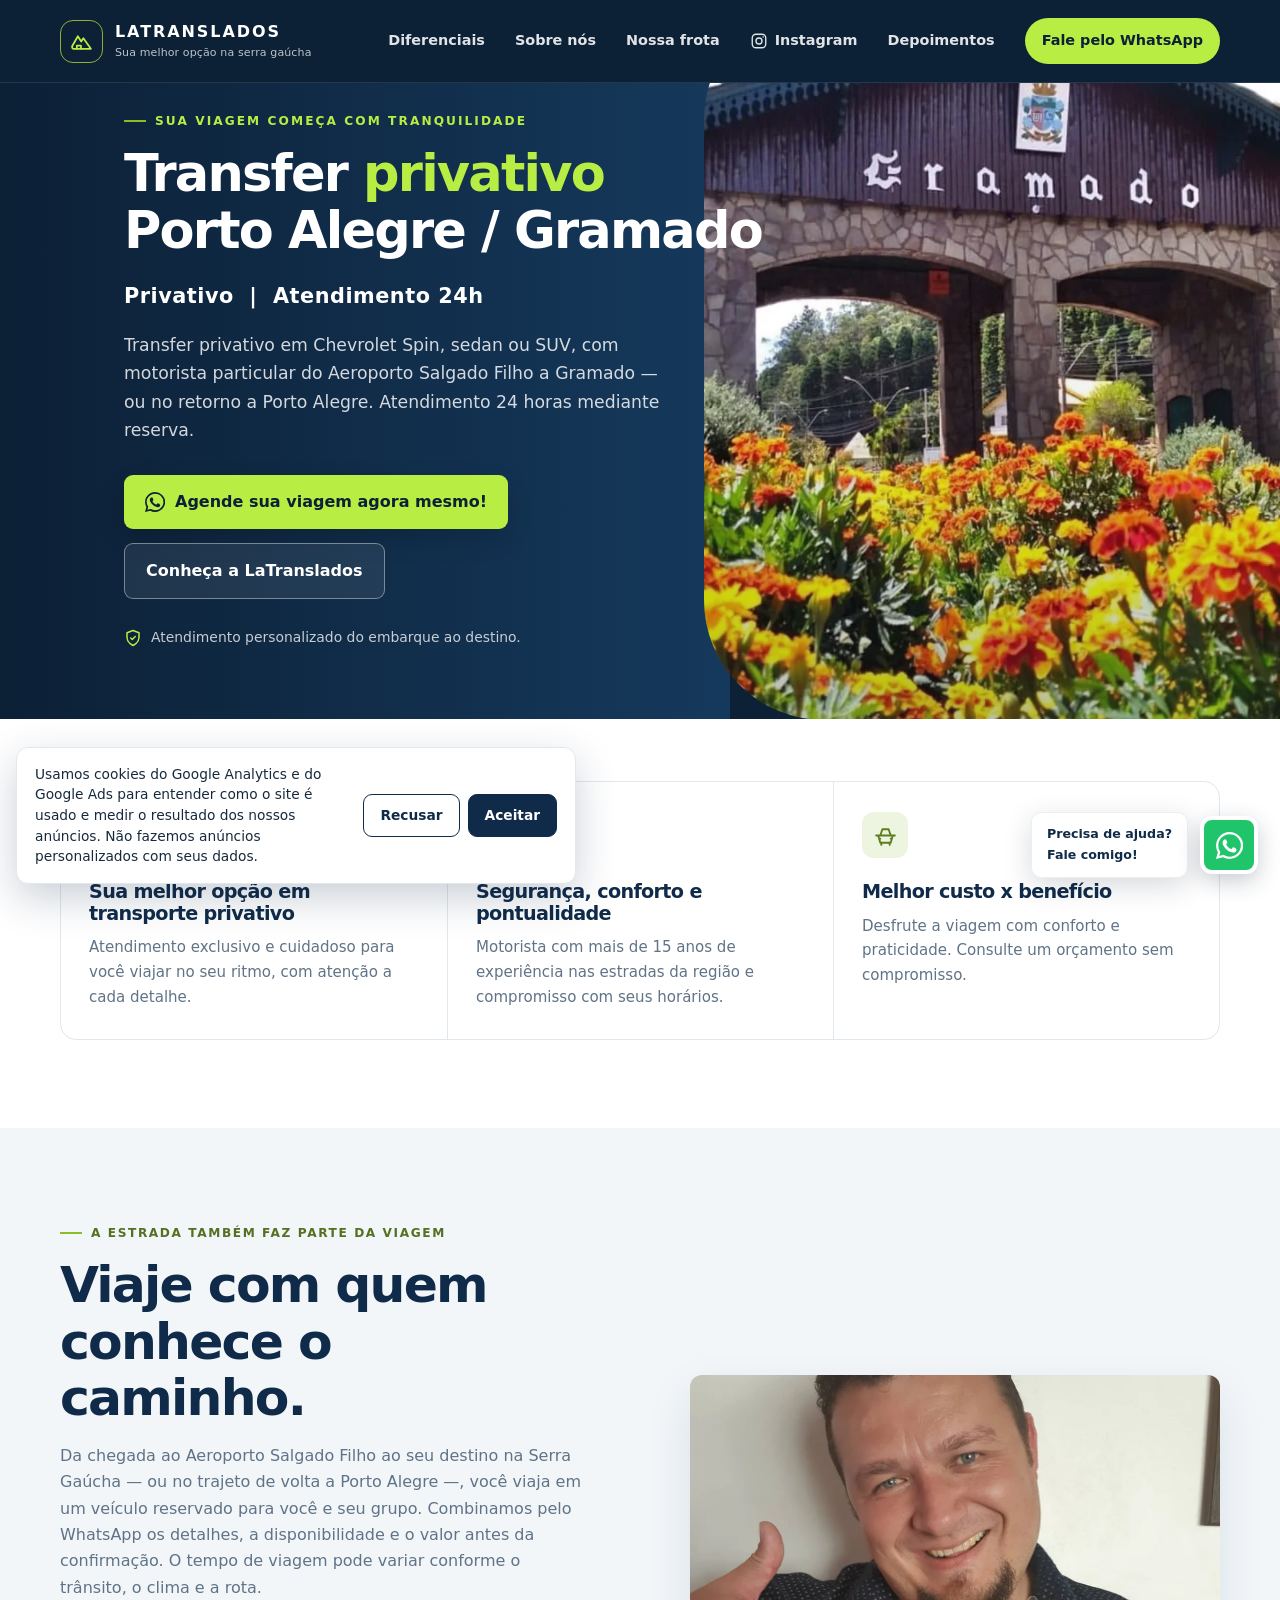
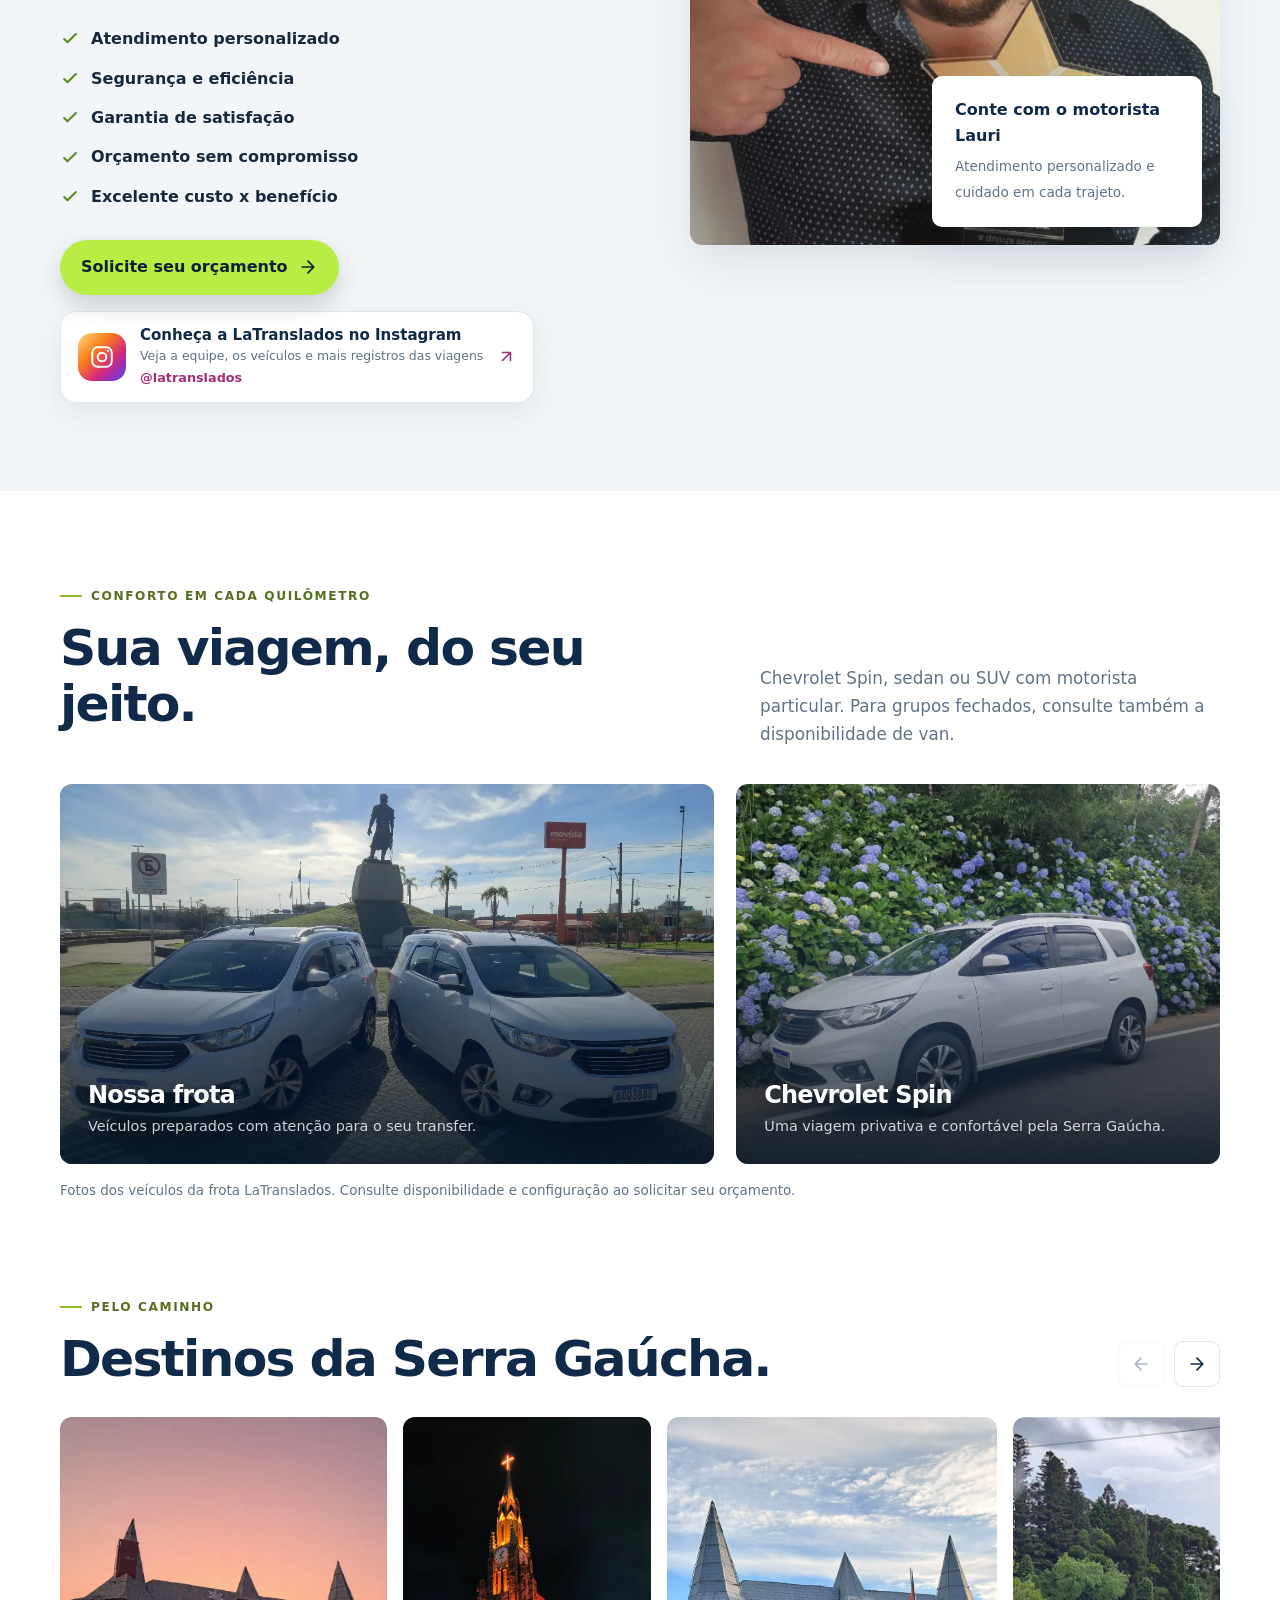
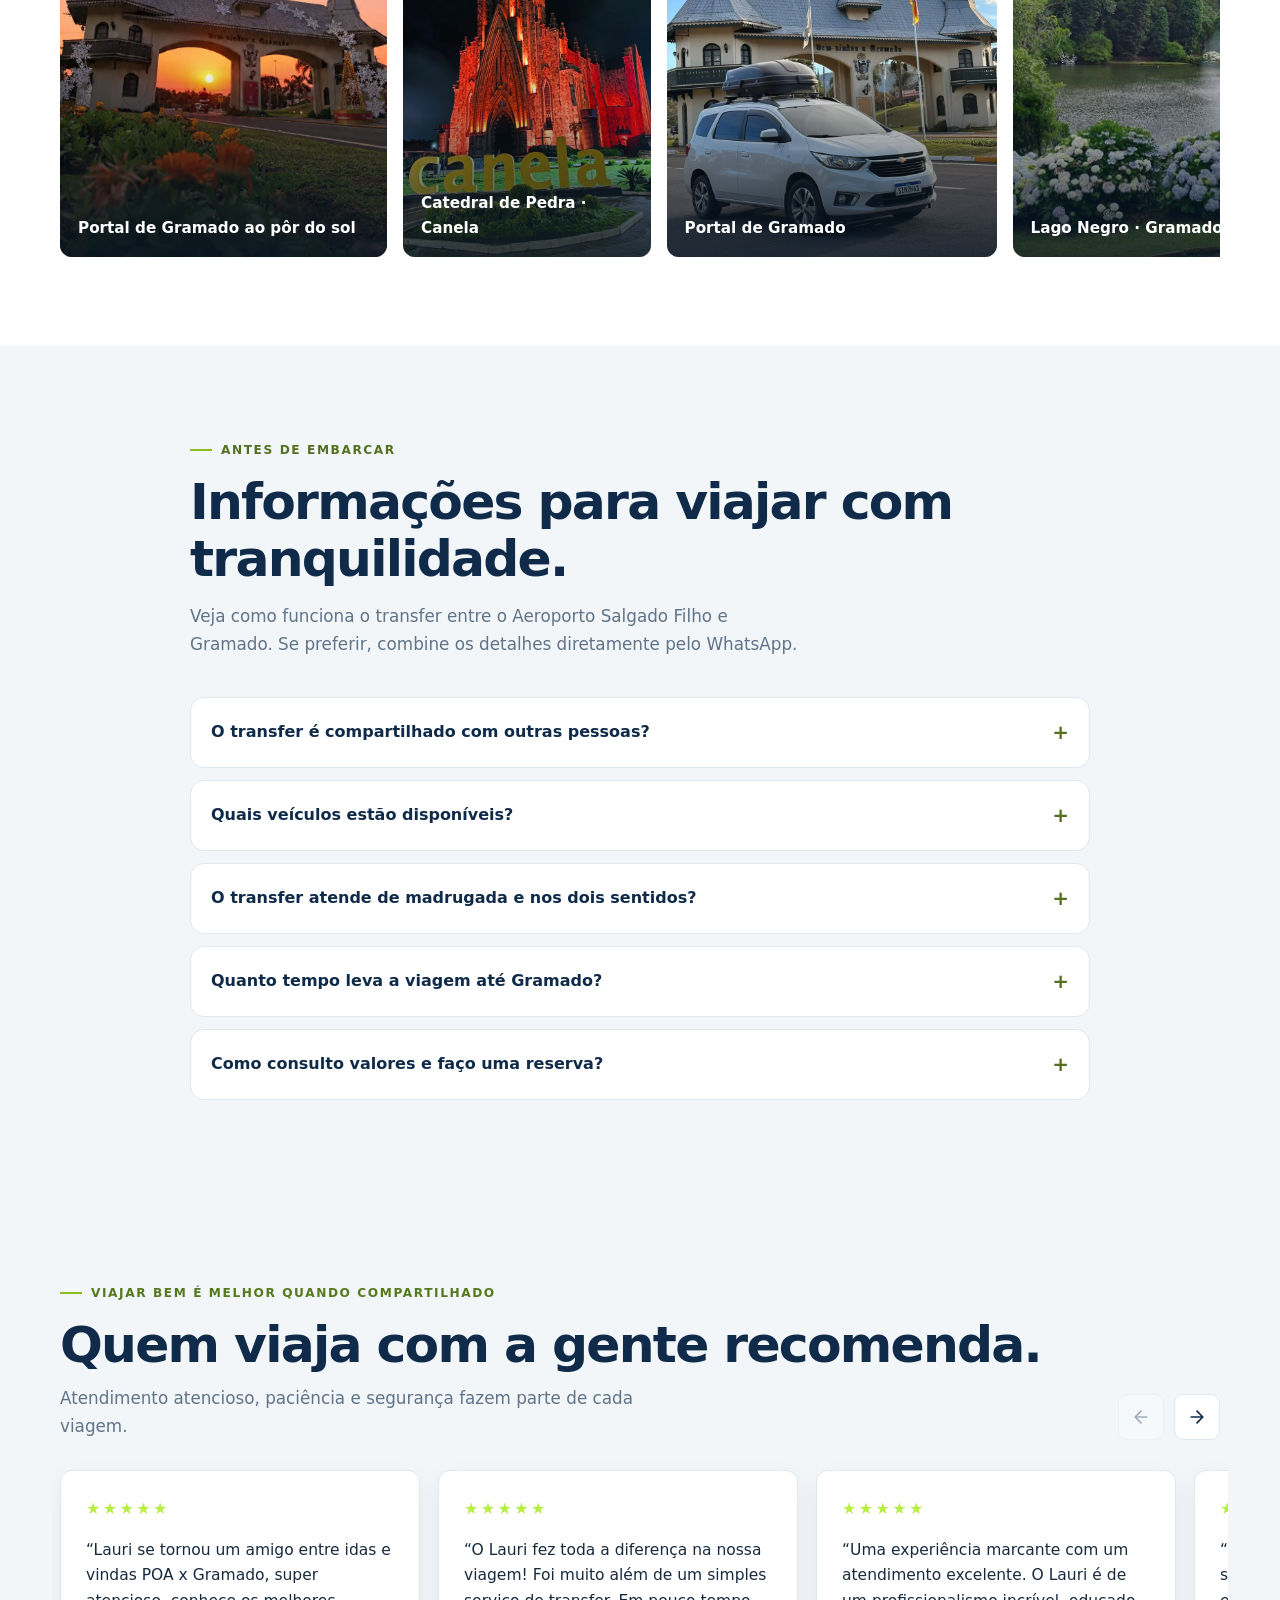
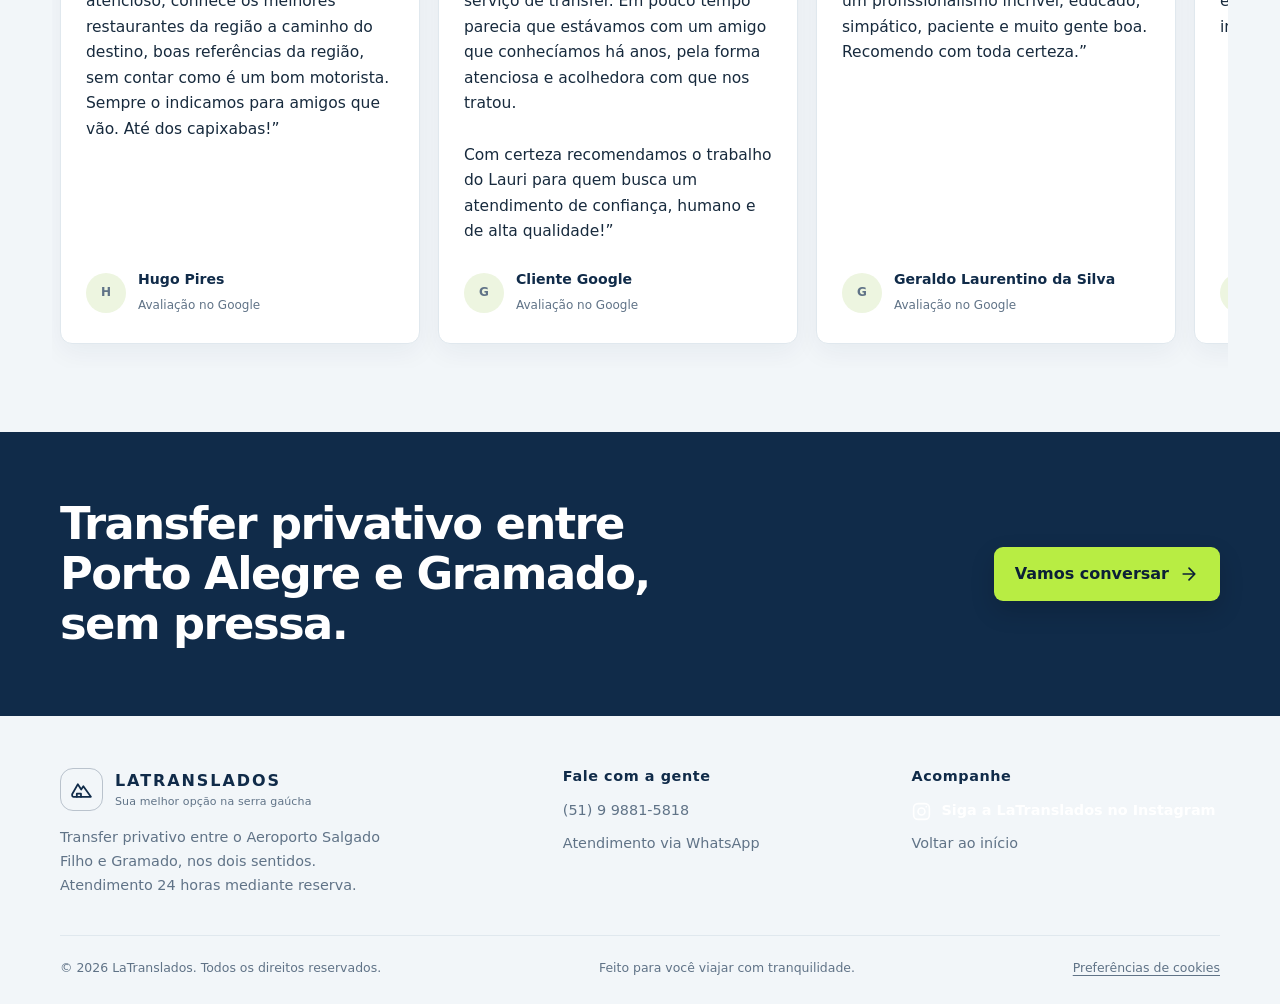
==== commit beef2054: "Consentimento libera conversões do Google Ads; redireciona /sobre - O aceite na faixa de cookies pas" ====
--- a/index.html
+++ b/index.html
@@ -34,11 +34,14 @@
     (function () {
       var consent = null;
       try { consent = localStorage.getItem("lt-cookie-consent"); } catch (e) {}
+      var granted = consent === "granted" ? "granted" : "denied";
+      // O aceite libera medição (Analytics) e atribuição de conversões do Google Ads.
+      // Personalização de anúncios (remarketing) continua sempre negada.
       gtag("consent", "default", {
-        ad_storage: "denied",
-        ad_user_data: "denied",
+        ad_storage: granted,
+        ad_user_data: granted,
         ad_personalization: "denied",
-        analytics_storage: consent === "granted" ? "granted" : "denied"
+        analytics_storage: granted
       });
       if (location.hostname === "latranslados.com") {
         var tag = document.createElement("script");
@@ -462,7 +465,7 @@
   </footer>
 
   <div class="cookie-banner" role="region" aria-label="Aviso de cookies" hidden>
-    <p>Usamos cookies do Google Analytics para entender como o site é usado e melhorar o atendimento. Nenhum dado é usado para anúncios.</p>
+    <p>Usamos cookies do Google Analytics e do Google Ads para entender como o site é usado e medir o resultado dos nossos anúncios. Não fazemos anúncios personalizados com seus dados.</p>
     <div class="cookie-actions">
       <button class="cookie-button cookie-button-quiet" type="button" data-cookie-choice="denied">Recusar</button>
       <button class="cookie-button" type="button" data-cookie-choice="granted">Aceitar</button>
